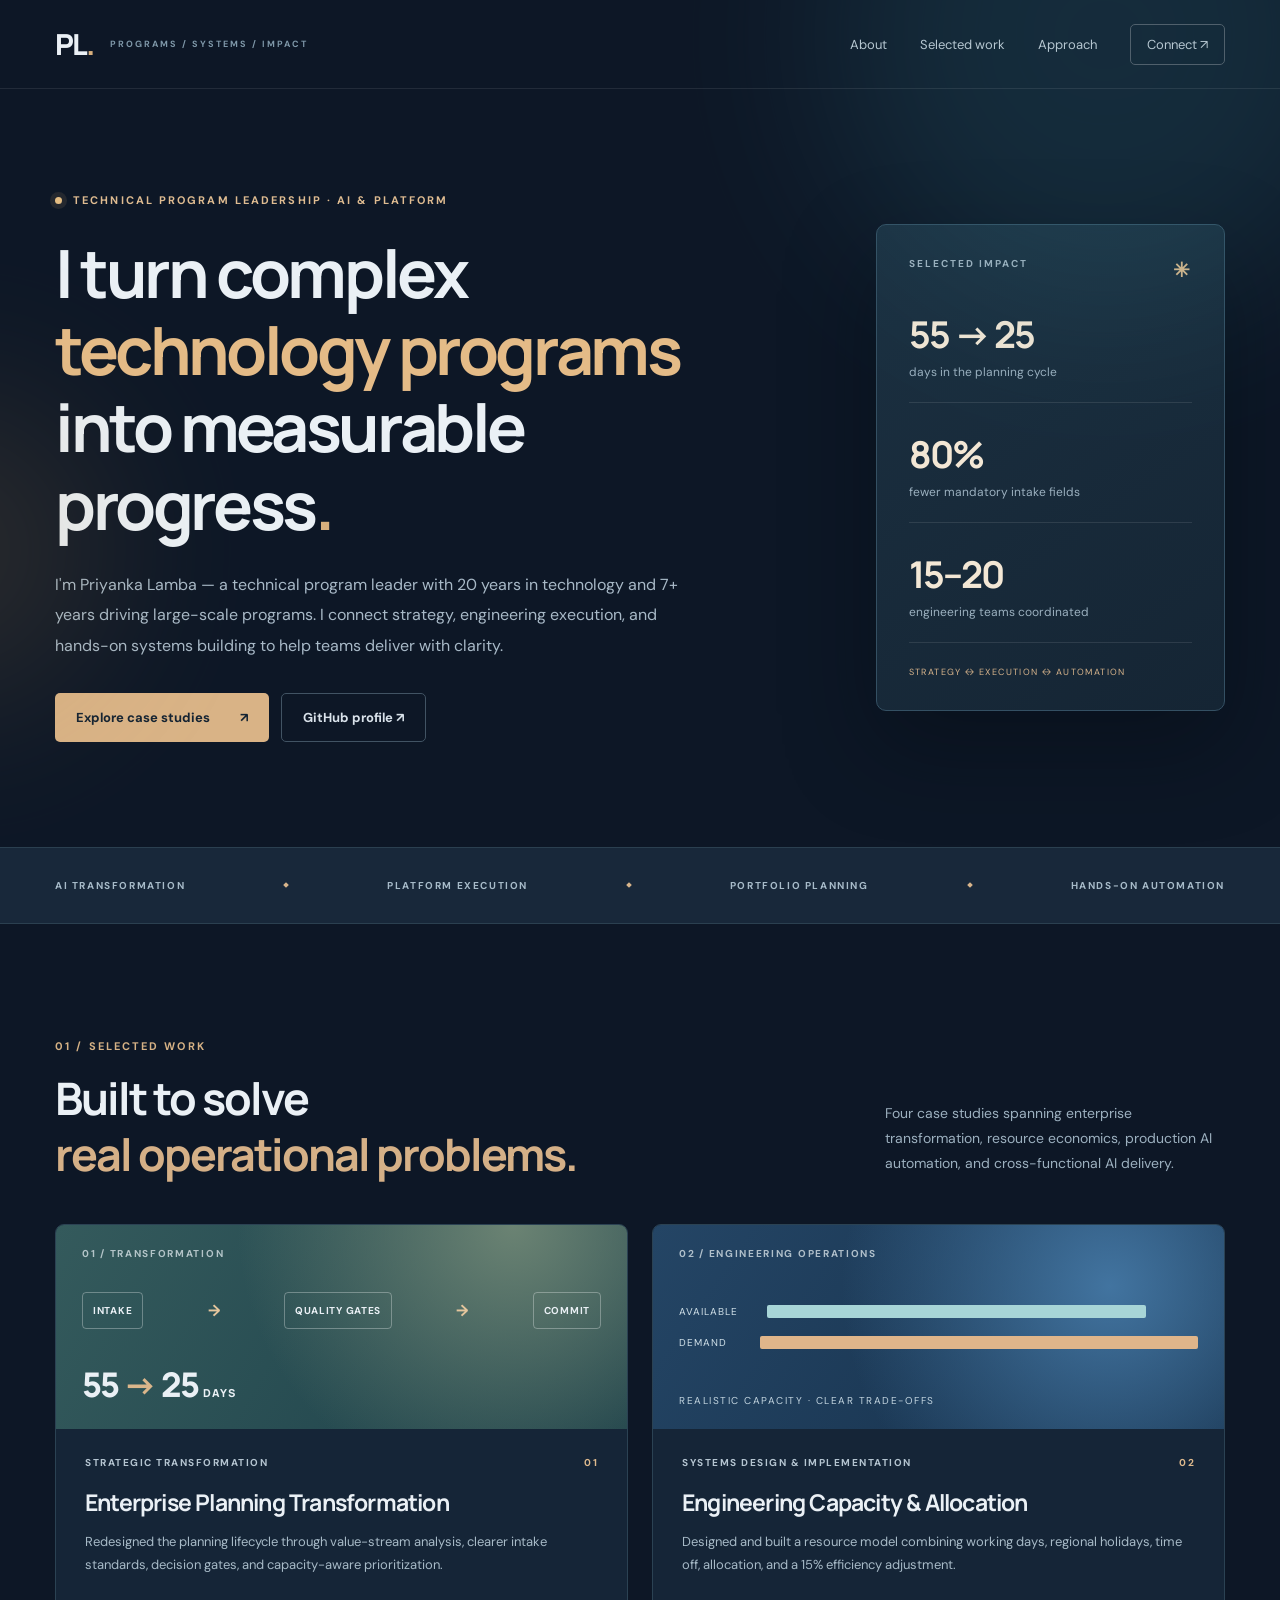
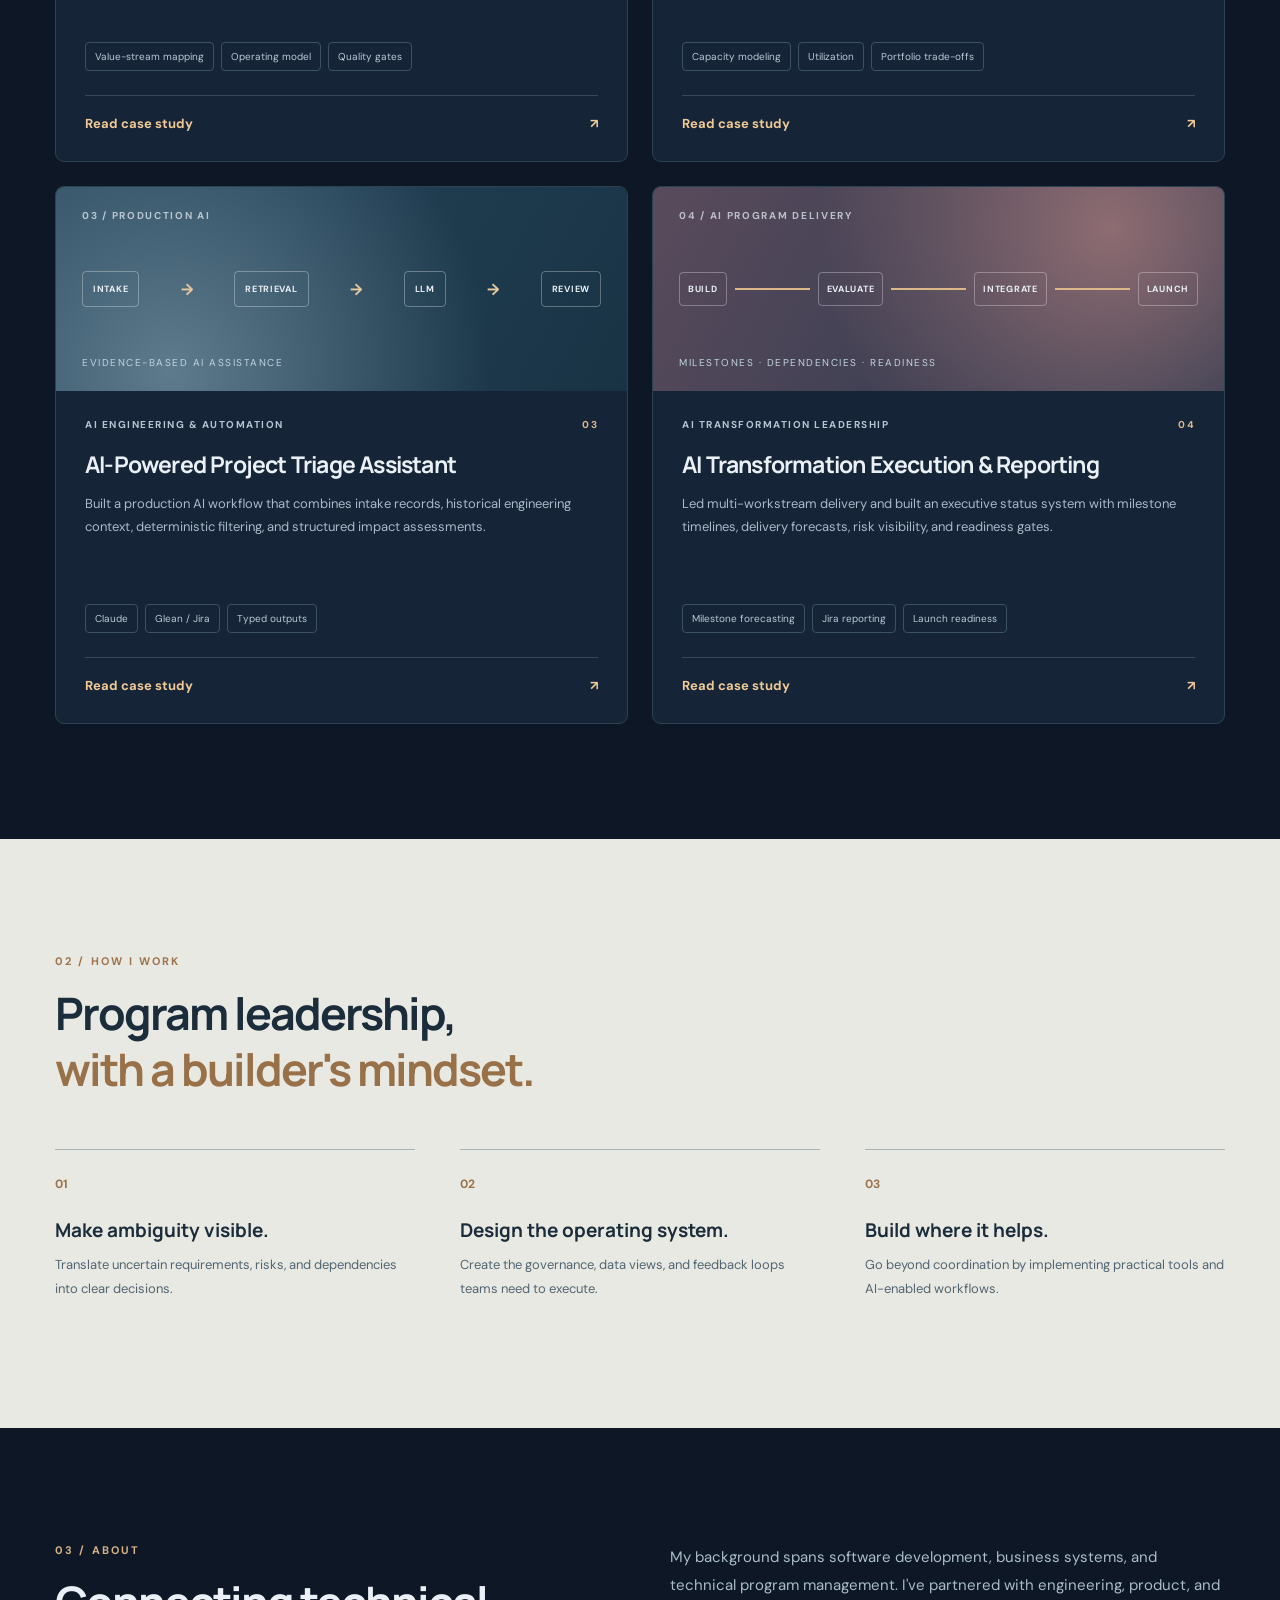
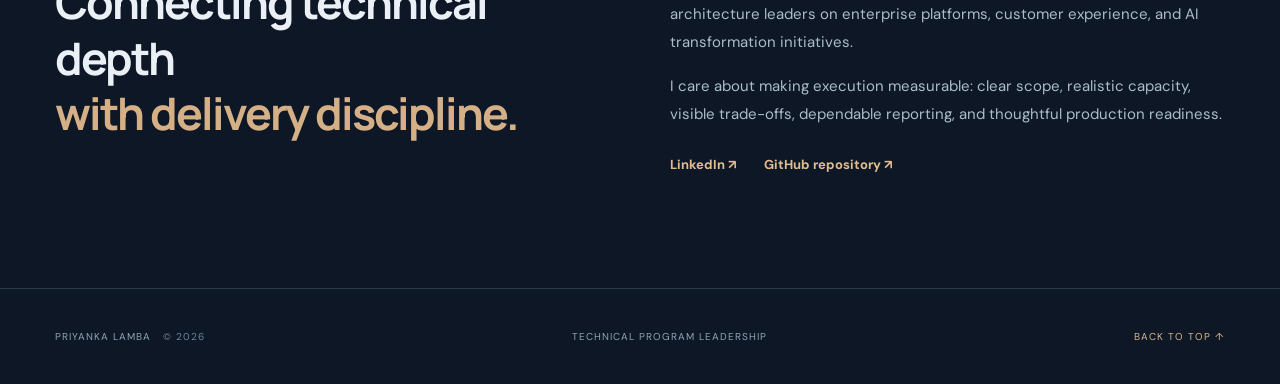
==== index.html @ 38013b48 "Add files via upload" ====
<!doctype html>
<html lang="en">
<head>
<meta charset="utf-8"><meta name="viewport" content="width=device-width, initial-scale=1">
<meta name="theme-color" content="#101b2c">
<meta name="description" content="Technical program management portfolio — AI transformation, engineering capacity planning, production AI automation, and enterprise planning transformation.">
<title>Priyanka Lamba | Technical Program Leadership</title>
<link rel="preconnect" href="https://fonts.googleapis.com">
<link rel="preconnect" href="https://fonts.gstatic.com" crossorigin>
<link href="https://fonts.googleapis.com/css2?family=DM+Sans:wght@400;500;600;700&family=Manrope:wght@400;500;600;700;800&display=swap" rel="stylesheet">
<link rel="stylesheet" href="styles.css">
</head>
<body>
<div class="ambient ambient-one"></div><div class="ambient ambient-two"></div>
<header class="site-header">
  <div class="shell nav">
    <a class="brand" href="#top" aria-label="Home"><span class="brand-mark">PL<span class="brand-dot">.</span></span><span class="brand-caption">PROGRAMS / SYSTEMS / IMPACT</span></a>
    <nav aria-label="Main navigation"><a href="#about">About</a><a href="#work">Selected work</a><a href="#approach">Approach</a><a class="nav-contact" href="https://www.linkedin.com/in/priyankalamba/" target="_blank" rel="noopener noreferrer">Connect ↗</a></nav>
  </div>
</header>
<main id="top">
<section class="hero shell">
  <div class="hero-main">
    <div class="eyebrow"><span class="live-dot"></span> TECHNICAL PROGRAM LEADERSHIP · AI & PLATFORM</div>
    <h1>I turn complex<br><em>technology programs</em><br>into measurable progress<span class="period">.</span></h1>
    <p class="hero-copy">I'm Priyanka Lamba — a technical program leader with 20 years in technology and 7+ years driving large-scale programs. I connect strategy, engineering execution, and hands-on systems building to help teams deliver with clarity.</p>
    <div class="hero-actions"><a class="button primary" href="#work">Explore case studies <span>↗</span></a><a class="button secondary" href="https://github.com/priyankalamba026" target="_blank" rel="noopener noreferrer">GitHub profile ↗</a></div>
  </div>
  <aside class="hero-aside">
    <div class="aside-top"><span>SELECTED IMPACT</span><span class="sparkle">✳</span></div>
    <div class="metric"><strong>55 → 25</strong><span>days in the planning cycle</span></div>
    <div class="metric"><strong>80%</strong><span>fewer mandatory intake fields</span></div>
    <div class="metric"><strong>15–20</strong><span>engineering teams coordinated</span></div>
    <div class="aside-bottom">STRATEGY ↔ EXECUTION ↔ AUTOMATION</div>
  </aside>
</section>
<section class="marquee"><div class="shell marquee-inner"><span>AI TRANSFORMATION</span><i></i><span>PLATFORM EXECUTION</span><i></i><span>PORTFOLIO PLANNING</span><i></i><span>HANDS-ON AUTOMATION</span></div></section>
<section class="section shell" id="work">
  <div class="section-heading"><div><div class="eyebrow muted">01 / SELECTED WORK</div><h2>Built to solve<br><span>real operational problems.</span></h2></div><p>Four case studies spanning enterprise transformation, resource economics, production AI automation, and cross-functional AI delivery.</p></div>
  <div class="projects">
    <article class="project-card featured">
      <div class="card-art art-planning"><div class="art-label">01 / TRANSFORMATION</div><div class="stepper"><span>INTAKE</span><b>→</b><span>QUALITY GATES</span><b>→</b><span>COMMIT</span></div><div class="art-number">55 <span>→</span> 25 <small>DAYS</small></div></div>
      <div class="card-content"><div class="card-top"><span class="category">STRATEGIC TRANSFORMATION</span><span class="index">01</span></div><h3>Enterprise Planning Transformation</h3><p>Redesigned the planning lifecycle through value-stream analysis, clearer intake standards, decision gates, and capacity-aware prioritization.</p><div class="chips"><span>Value-stream mapping</span><span>Operating model</span><span>Quality gates</span></div><a class="case-link" href="case-studies/planning-transformation.pdf" target="_blank" rel="noopener">Read case study <span>↗</span></a></div>
    </article>
    <article class="project-card">
      <div class="card-art art-capacity"><div class="art-label">02 / ENGINEERING OPERATIONS</div><div class="capacity-bars"><div><span>AVAILABLE</span><b style="width:73%"></b></div><div><span>DEMAND</span><b style="width:94%"></b></div></div><div class="art-caption">REALISTIC CAPACITY · CLEAR TRADE-OFFS</div></div>
      <div class="card-content"><div class="card-top"><span class="category">SYSTEMS DESIGN & IMPLEMENTATION</span><span class="index">02</span></div><h3>Engineering Capacity & Allocation</h3><p>Designed and built a resource model combining working days, regional holidays, time off, allocation, and a 15% efficiency adjustment.</p><div class="chips"><span>Capacity modeling</span><span>Utilization</span><span>Portfolio trade-offs</span></div><a class="case-link" href="case-studies/engineering-capacity.pdf" target="_blank" rel="noopener">Read case study <span>↗</span></a></div>
    </article>
    <article class="project-card">
      <div class="card-art art-triage"><div class="art-label">03 / PRODUCTION AI</div><div class="triage-flow"><span>INTAKE</span><b>→</b><span>RETRIEVAL</span><b>→</b><span>LLM</span><b>→</b><span>REVIEW</span></div><div class="art-caption">EVIDENCE-BASED AI ASSISTANCE</div></div>
      <div class="card-content"><div class="card-top"><span class="category">AI ENGINEERING & AUTOMATION</span><span class="index">03</span></div><h3>AI-Powered Project Triage Assistant</h3><p>Built a production AI workflow that combines intake records, historical engineering context, deterministic filtering, and structured impact assessments.</p><div class="chips"><span>Claude</span><span>Glean / Jira</span><span>Typed outputs</span></div><a class="case-link" href="case-studies/ai-triage.pdf" target="_blank" rel="noopener">Read case study <span>↗</span></a></div>
    </article>
    <article class="project-card">
      <div class="card-art art-ai"><div class="art-label">04 / AI PROGRAM DELIVERY</div><div class="timeline-art"><span>BUILD</span><i></i><span>EVALUATE</span><i></i><span>INTEGRATE</span><i></i><span>LAUNCH</span></div><div class="art-caption">MILESTONES · DEPENDENCIES · READINESS</div></div>
      <div class="card-content"><div class="card-top"><span class="category">AI TRANSFORMATION LEADERSHIP</span><span class="index">04</span></div><h3>AI Transformation Execution & Reporting</h3><p>Led multi-workstream delivery and built an executive status system with milestone timelines, delivery forecasts, risk visibility, and readiness gates.</p><div class="chips"><span>Milestone forecasting</span><span>Jira reporting</span><span>Launch readiness</span></div><a class="case-link" href="case-studies/ai-transformation.pdf" target="_blank" rel="noopener">Read case study <span>↗</span></a></div>
    </article>
  </div>
</section>
<section class="section approach-section" id="approach"><div class="shell"><div class="eyebrow muted">02 / HOW I WORK</div><h2>Program leadership,<br><span>with a builder's mindset.</span></h2><div class="principles"><div><span class="principle-num">01</span><h3>Make ambiguity visible.</h3><p>Translate uncertain requirements, risks, and dependencies into clear decisions.</p></div><div><span class="principle-num">02</span><h3>Design the operating system.</h3><p>Create the governance, data views, and feedback loops teams need to execute.</p></div><div><span class="principle-num">03</span><h3>Build where it helps.</h3><p>Go beyond coordination by implementing practical tools and AI-enabled workflows.</p></div></div></div></section>
<section class="section shell about-section" id="about"><div><div class="eyebrow muted">03 / ABOUT</div><h2>Connecting technical depth<br><span>with delivery discipline.</span></h2></div><div><p>My background spans software development, business systems, and technical program management. I've partnered with engineering, product, and architecture leaders on enterprise platforms, customer experience, and AI transformation initiatives.</p><p>I care about making execution measurable: clear scope, realistic capacity, visible trade-offs, dependable reporting, and thoughtful production readiness.</p><div class="about-links"><a href="https://www.linkedin.com/in/priyankalamba/" target="_blank" rel="noopener noreferrer">LinkedIn ↗</a><a href="https://github.com/priyankalamba026/technical-program-management-portfolio" target="_blank" rel="noopener noreferrer">GitHub repository ↗</a></div></div></section>
</main>
<footer><div class="shell footer-inner"><span>PRIYANKA LAMBA <b>© <span id="year">2026</span></b></span><span>TECHNICAL PROGRAM LEADERSHIP</span><a href="#top">BACK TO TOP ↑</a></div></footer>
<script>document.getElementById('year').textContent=new Date().getFullYear();</script>
</body></html>
---- styles.css ----
*{box-sizing:border-box}html{scroll-behavior:smooth}body{margin:0;background:#0d1726;color:#eaf0f5;font-family:'DM Sans',Arial,sans-serif;overflow-x:hidden}a{color:inherit;text-decoration:none}.shell{width:min(1170px,calc(100% - 72px));margin:auto}.ambient{position:absolute;pointer-events:none;border-radius:50%;filter:blur(90px);opacity:.18}.ambient-one{width:550px;height:550px;top:-240px;right:-100px;background:#39899a}.ambient-two{width:300px;height:300px;top:400px;left:-200px;background:#b68b50}.site-header{position:relative;z-index:3;border-bottom:1px solid #ffffff16}.nav{height:88px;display:flex;justify-content:space-between;align-items:center}.brand{display:flex;align-items:center;gap:17px}.brand-mark{font-family:Manrope,sans-serif;font-size:29px;font-weight:800;letter-spacing:-2px}.brand-dot,.period{color:#d8b07d}.brand-caption{color:#7f98a9;font-size:9px;letter-spacing:2px;font-weight:700}.nav nav{display:flex;align-items:center;gap:33px}.nav nav a{font-size:13px;color:#b6c7d1}.nav nav a:hover,.about-links a:hover{color:#e2bd8e}.nav-contact{border:1px solid #50606c;padding:11px 16px;border-radius:5px}.hero{padding:104px 0 105px;display:grid;grid-template-columns:minmax(0,1.6fr) minmax(270px,.75fr);gap:75px;align-items:center}.eyebrow{font-size:11px;letter-spacing:2.1px;font-weight:700;color:#dfbc91;display:flex;align-items:center;gap:11px}.live-dot{width:7px;height:7px;background:#e4bd83;border-radius:50%;box-shadow:0 0 0 5px #e4bd831a}h1,h2,h3,p{margin-top:0}h1,h2,h3{font-family:Manrope,Arial,sans-serif}h1{font-size:clamp(42px,5.2vw,70px);line-height:1.16;letter-spacing:-3.4px;margin:27px 0}h1 em{font-style:normal;color:#e4bb87}.hero-copy{font-size:16px;line-height:1.9;color:#a8b9c7;max-width:650px}.hero-actions{display:flex;gap:12px;margin-top:32px;flex-wrap:wrap}.button{padding:15px 21px;border-radius:5px;font-size:13px;font-weight:700;display:inline-flex;align-items:center;gap:30px}.primary{background:#d9b386;color:#142332}.primary:hover{background:#f0cfa8}.secondary{border:1px solid #415363;color:#d9e2ea}.secondary:hover{border-color:#a1b5c6}.hero-aside{background:linear-gradient(145deg,#1b3041,#152534);padding:32px;border:1px solid #345063;border-radius:10px;box-shadow:0 35px 90px #050b1370}.aside-top{display:flex;justify-content:space-between;font-size:10px;letter-spacing:2px;color:#a2b4c1;font-weight:700}.sparkle{color:#dcb98b;font-size:20px}.metric{border-bottom:1px solid #ffffff19;padding:26px 0 22px}.metric strong{display:block;font-family:Manrope;font-size:37px;letter-spacing:-2px;color:#f3e7d5}.metric span{display:block;margin-top:5px;color:#9bb0bf;font-size:12px}.aside-bottom{font-size:9px;color:#d6b38b;letter-spacing:1.4px;padding-top:23px}.marquee{background:#18283a;border-block:1px solid #2b4050}.marquee-inner{min-height:75px;display:flex;align-items:center;justify-content:space-between;gap:15px}.marquee span{font-size:10px;letter-spacing:1.6px;color:#a7bbc9;font-weight:700}.marquee i{width:4px;height:4px;background:#d8b58b;transform:rotate(45deg)}.section{padding-top:115px;padding-bottom:115px}.muted{color:#d6b285}.section-heading{display:flex;justify-content:space-between;align-items:end;gap:45px;margin-bottom:43px}.section-heading h2,.approach-section h2,.about-section h2{font-size:clamp(32px,3.5vw,49px);line-height:1.24;letter-spacing:-2px;margin:17px 0 0}.section-heading h2 span,.approach-section h2 span,.about-section h2 span{color:#d5b087}.section-heading>p{max-width:340px;color:#9cb0bf;line-height:1.8;font-size:14px;margin:0 0 5px}.projects{display:grid;grid-template-columns:repeat(2,minmax(0,1fr));gap:24px}.project-card{background:#152537;border:1px solid #2b4253;border-radius:9px;overflow:hidden;transition:transform .2s,border-color .2s}.project-card:hover{transform:translateY(-4px);border-color:#7d8990}.card-art{height:204px;padding:22px 26px;position:relative;overflow:hidden;display:flex;flex-direction:column;justify-content:space-between}.art-label{font-size:10px;letter-spacing:1.7px;font-weight:700;color:#e4edf2bb}.art-planning{background:radial-gradient(circle at 80% 0,#6b8373 0,transparent 55%),linear-gradient(120deg,#345a5c,#1c4049)}.stepper,.triage-flow,.timeline-art{display:flex;align-items:center;justify-content:space-between;gap:8px}.stepper span,.triage-flow span,.timeline-art span{border:1px solid #ffffff4d;border-radius:4px;padding:11px 10px;font-size:10px;letter-spacing:.7px;font-weight:700}.stepper b,.triage-flow b{color:#e5c69d}.art-number{font-family:Manrope;font-weight:800;font-size:34px;letter-spacing:-2px}.art-number span{color:#dbb68b}.art-number small{font-size:11px;letter-spacing:1px}.art-capacity{background:radial-gradient(circle at 80% 30%,#4274a0,transparent 56%),linear-gradient(125deg,#244565,#152f49)}.capacity-bars{margin:14px 0}.capacity-bars div{display:flex;align-items:center;gap:18px;margin:18px 0}.capacity-bars span{width:70px;font-size:10px;letter-spacing:1px;color:#d1e1e9}.capacity-bars b{height:13px;display:block;border-radius:2px;background:#a7d5d7}.capacity-bars div:nth-child(2) b{background:#dfb58a}.art-caption{font-size:10px;letter-spacing:1.5px;color:#c2d4df}.art-triage{background:radial-gradient(circle at 20% 90%,#5e7b8d,transparent 65%),linear-gradient(120deg,#28485e,#183344)}.triage-flow{margin:24px 0}.triage-flow span{font-size:9px}.art-ai{background:radial-gradient(circle at 80% 20%,#8e6c72,transparent 60%),linear-gradient(120deg,#594b5c,#29364c)}.timeline-art{margin:26px 0}.timeline-art span{font-size:9px;padding:10px 8px}.timeline-art i{height:2px;flex:1;background:#dcb78a}.card-content{padding:27px 29px 29px}.card-top{display:flex;justify-content:space-between;gap:12px}.category,.index{font-size:10px;letter-spacing:1.5px;color:#b5c5d1;font-weight:700}.index{color:#dfba8d}.card-content h3{font-size:23px;letter-spacing:-.8px;margin:17px 0 12px}.card-content p{font-size:13px;color:#a7bac7;line-height:1.8;min-height:92px}.chips{display:flex;flex-wrap:wrap;gap:7px;margin:20px 0 24px}.chips span{font-size:10px;color:#b7c9d5;border:1px solid #3b5261;padding:7px 9px;border-radius:4px}.case-link{display:flex;justify-content:space-between;align-items:center;padding-top:19px;border-top:1px solid #344a59;color:#f0c997;font-size:13px;font-weight:700}.case-link:hover{color:#fff}.approach-section{background:#e9e9e3;color:#1b2c3b}.approach-section .eyebrow{color:#9d744e}.approach-section h2 span{color:#987149}.principles{display:grid;grid-template-columns:repeat(3,1fr);gap:45px;margin-top:53px}.principles>div{border-top:1px solid #a8b3b6;padding-top:22px}.principle-num{font-size:12px;color:#99724e;font-weight:700}.principles h3{font-size:19px;margin:24px 0 10px}.principles p{font-size:13px;line-height:1.8;color:#526572}.about-section{display:grid;grid-template-columns:1fr 1fr;gap:60px}.about-section p{font-size:15px;color:#aabdc9;line-height:1.9}.about-links{display:flex;gap:28px;margin-top:27px}.about-links a{font-size:13px;color:#e2bd8e;font-weight:700}footer{border-top:1px solid #2a3b4b}.footer-inner{min-height:95px;display:flex;align-items:center;justify-content:space-between;gap:15px;font-size:10px;letter-spacing:1px;color:#8fa6b6}.footer-inner b{font-weight:400;color:#6b879a;margin-left:8px}footer a{color:#d9b78d}@media(max-width:920px){.hero{gap:30px}.hero-aside{padding:24px}.brand-caption{display:none}.nav nav{gap:17px}.section-heading{align-items:start}.stepper span,.triage-flow span,.timeline-art span{font-size:8px;padding:9px 6px}}@media(max-width:700px){.shell{width:calc(100% - 36px)}.nav{height:72px}.nav nav a:not(.nav-contact){display:none}.hero{grid-template-columns:1fr;padding:65px 0 70px}.hero-aside{display:grid;grid-template-columns:repeat(3,1fr);gap:12px}.aside-top,.aside-bottom{grid-column:1/-1}.metric{padding:10px 0}.metric strong{font-size:24px}.metric span{font-size:10px;line-height:1.4}.marquee-inner{flex-wrap:wrap;padding:19px 0;justify-content:center}.marquee span{font-size:8px}.section{padding-top:75px;padding-bottom:75px}.section-heading{display:block}.section-heading>p{margin-top:22px}.projects,.principles,.about-section{grid-template-columns:1fr}.card-content p{min-height:0}.principles{gap:20px}.about-section{gap:20px}.footer-inner{flex-wrap:wrap;padding:20px 0}.footer-inner>span:nth-child(2){display:none}}@media(prefers-reduced-motion:reduce){html{scroll-behavior:auto}.project-card{transition:none}}
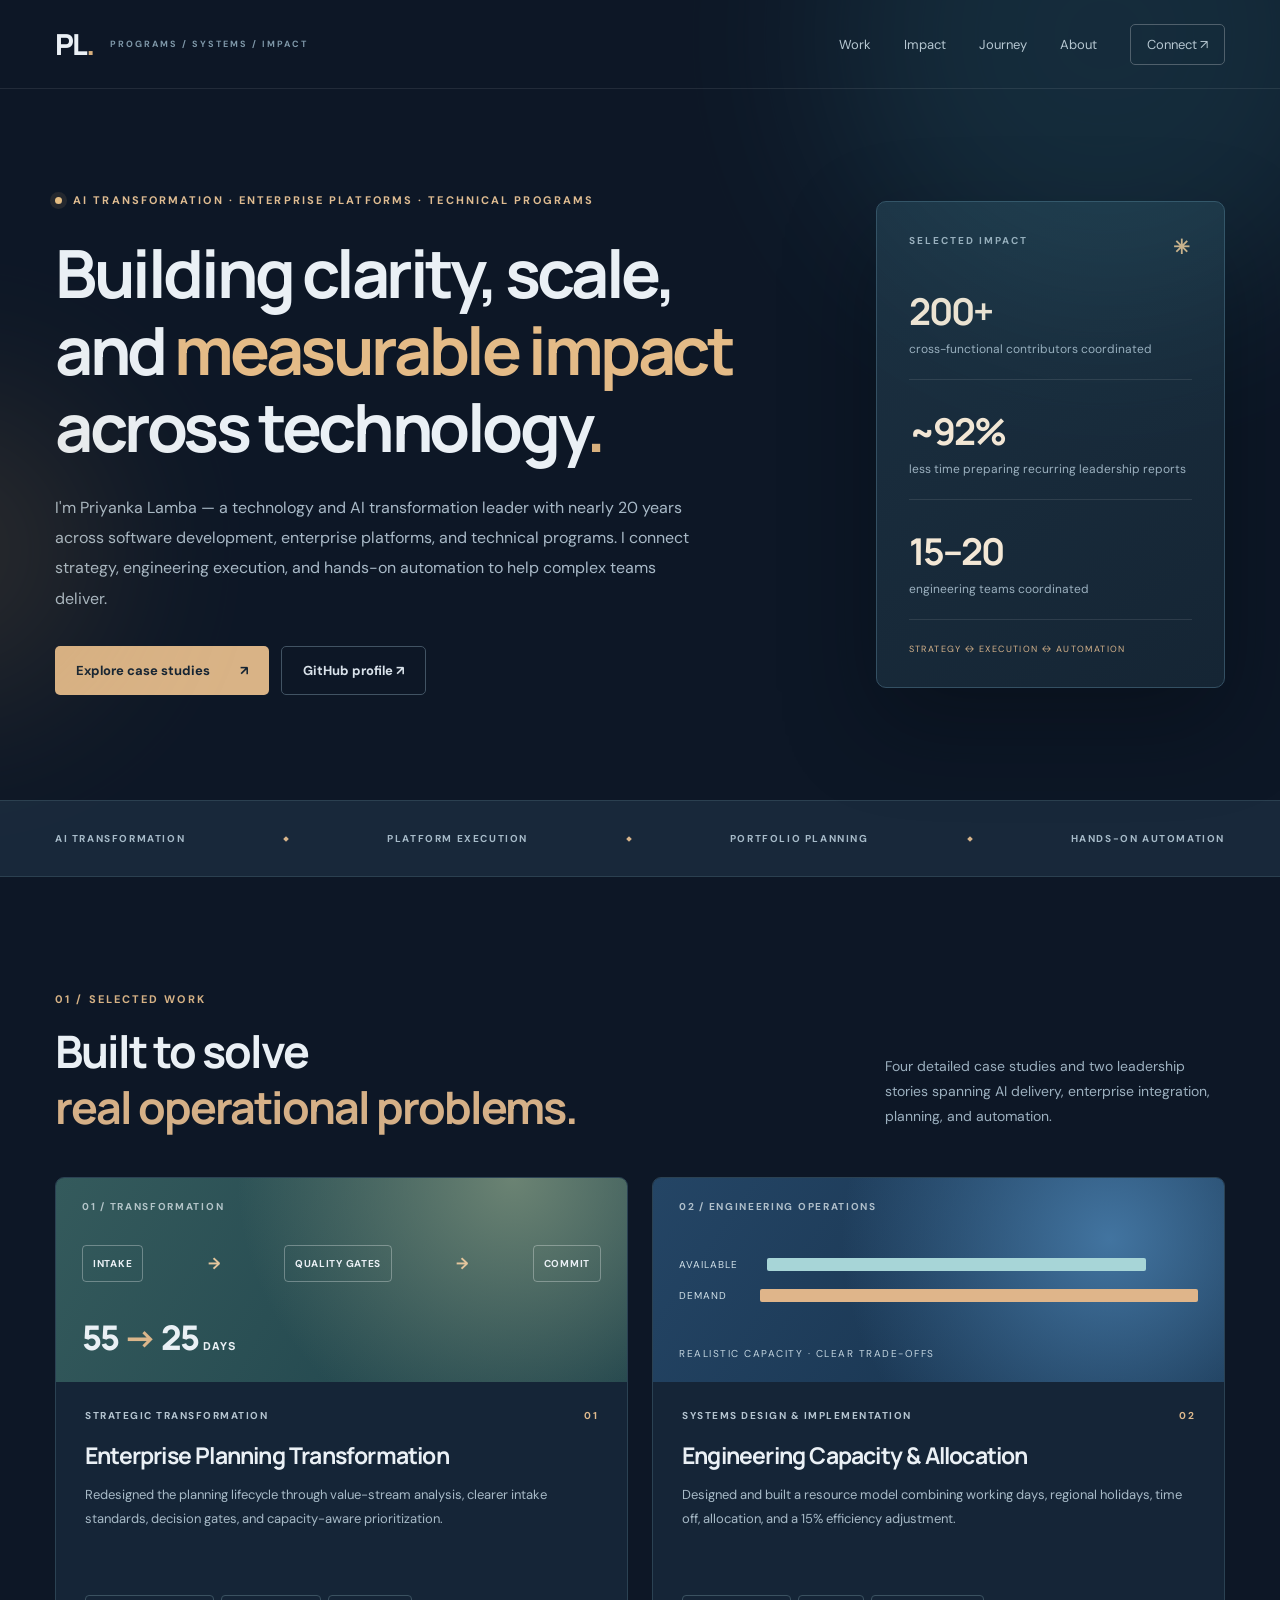
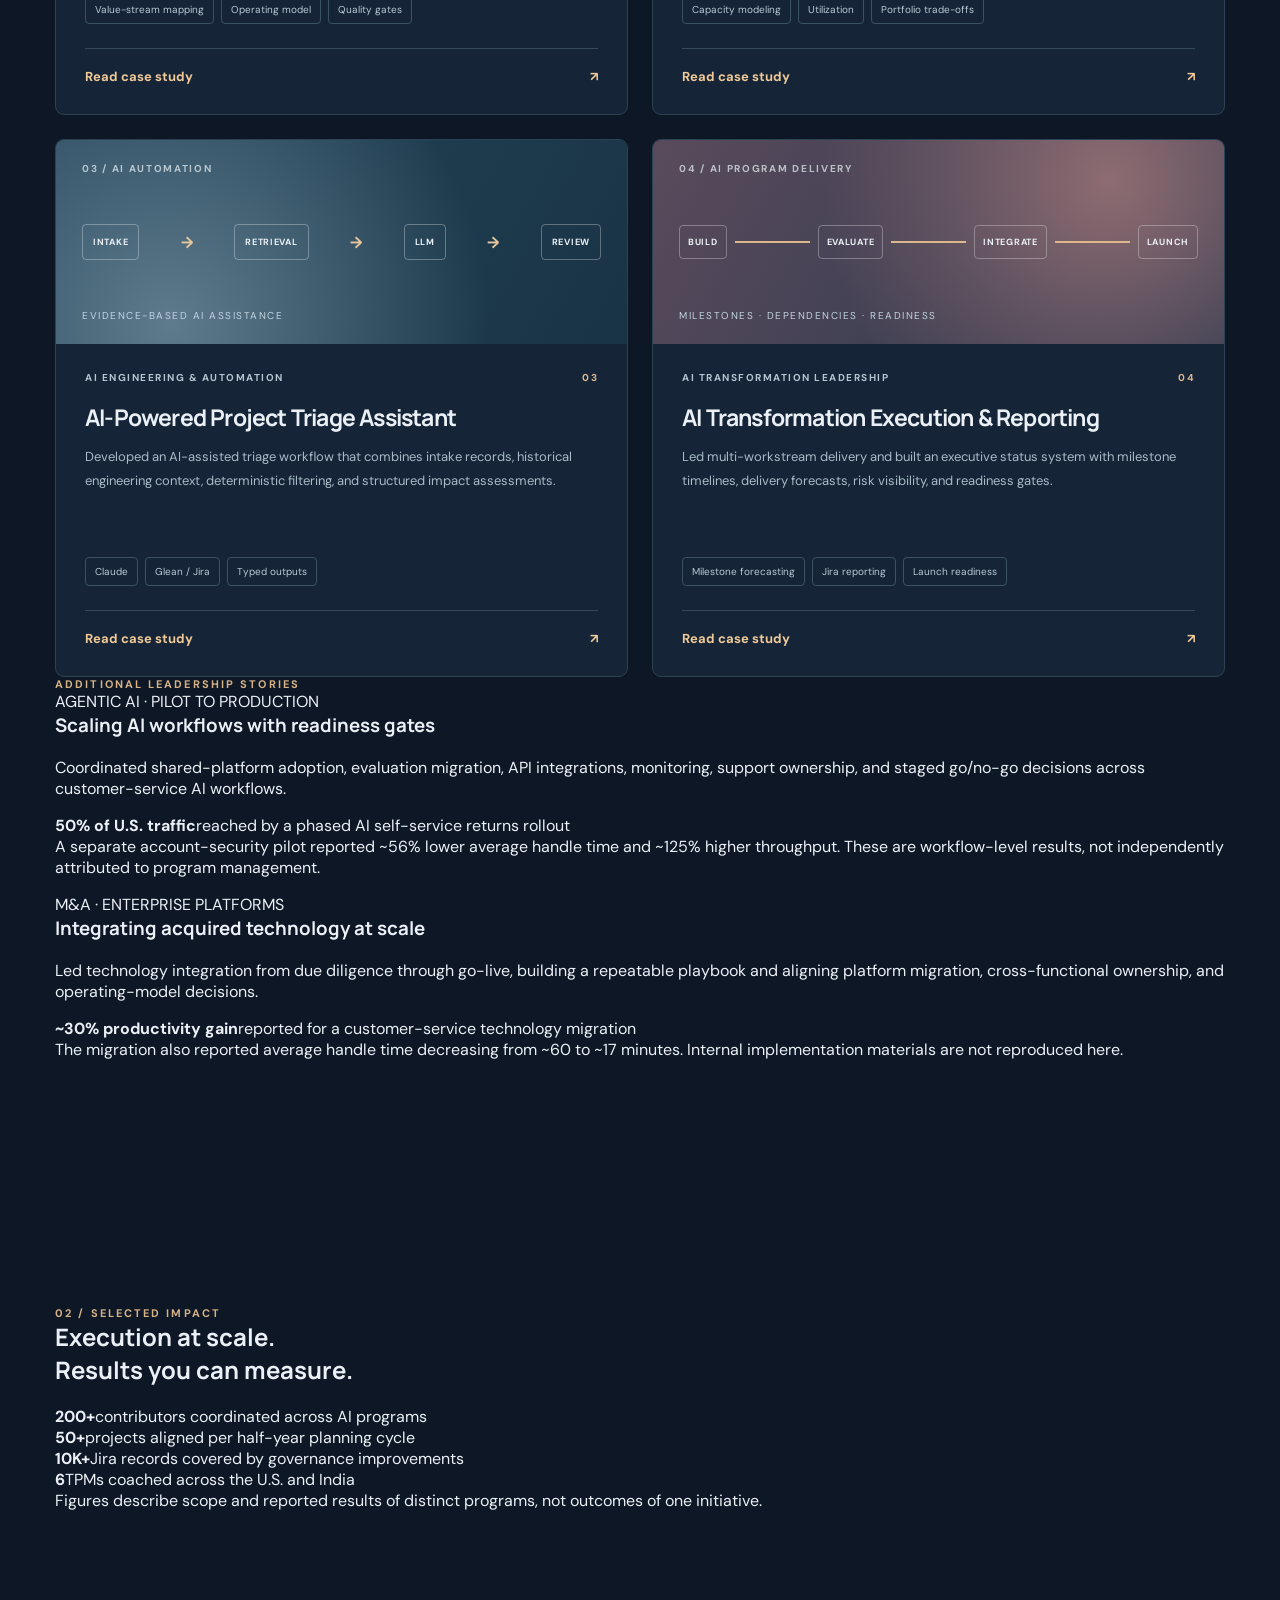
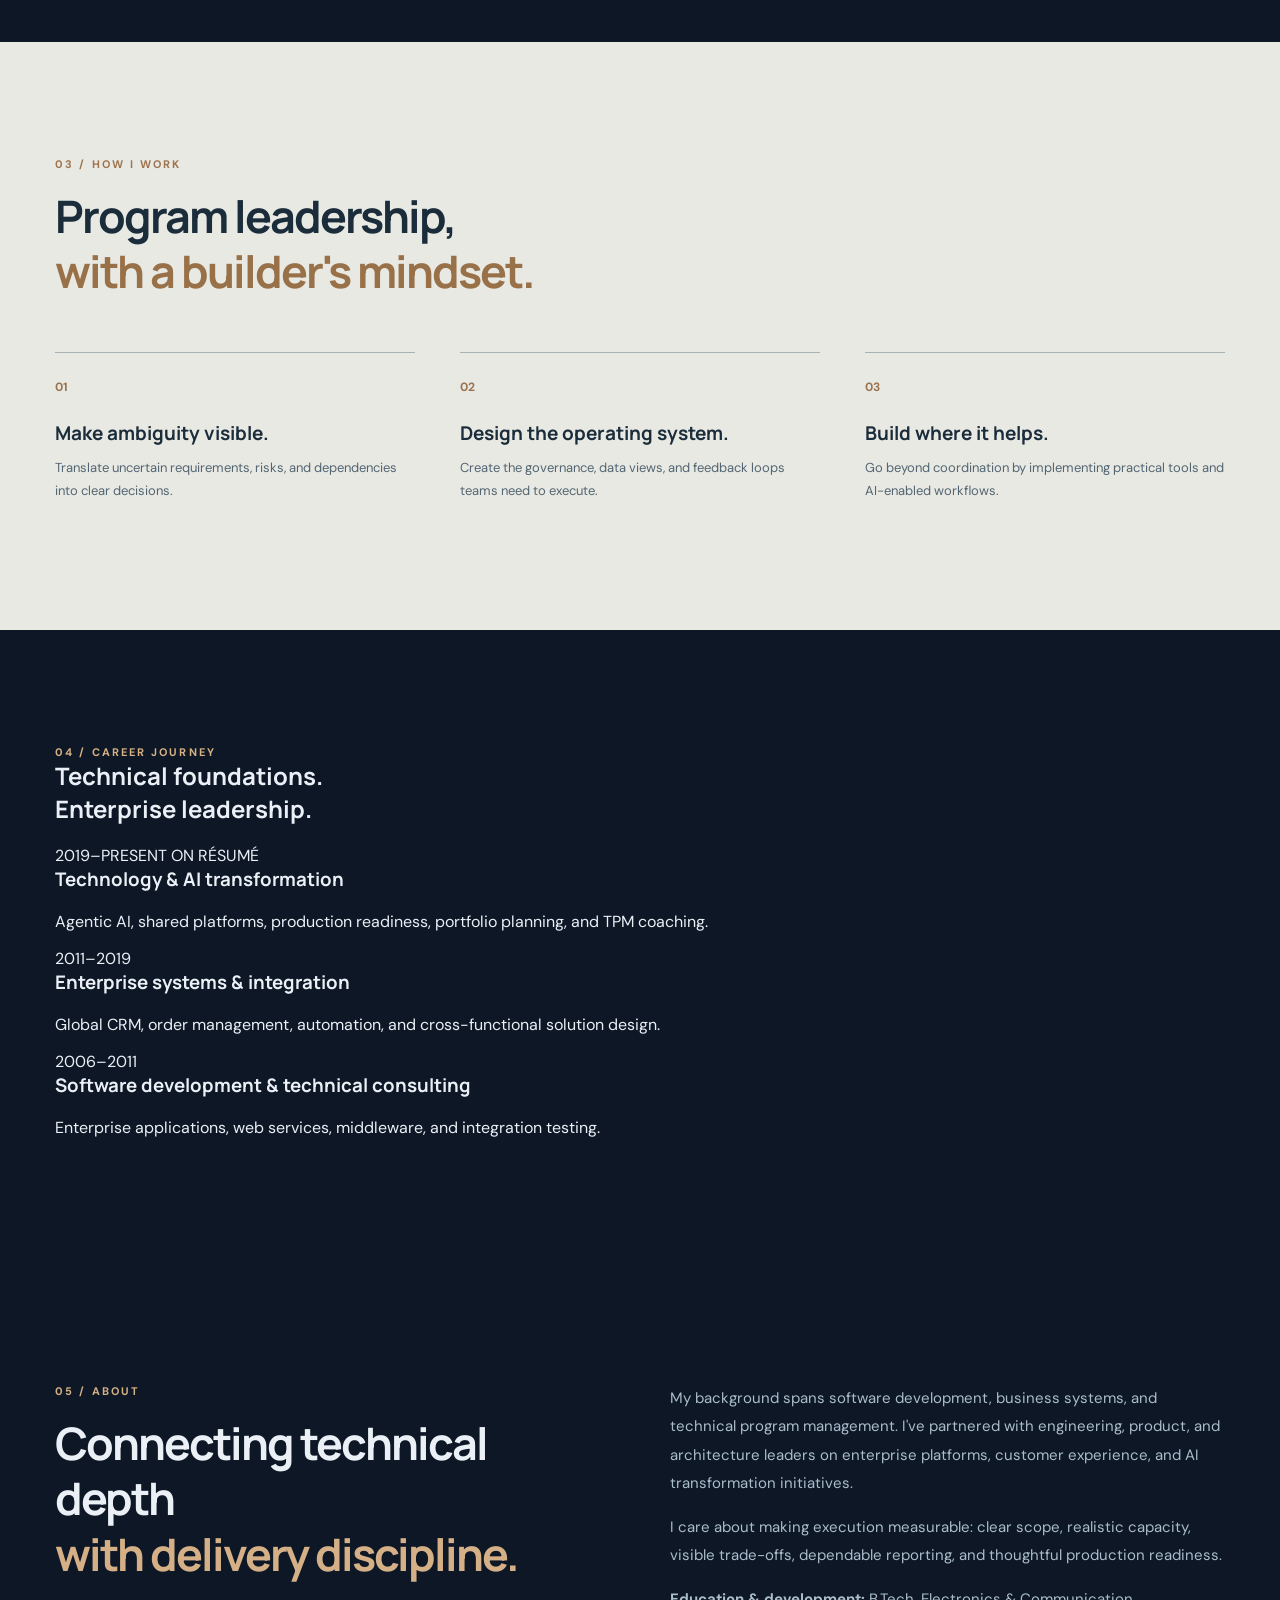
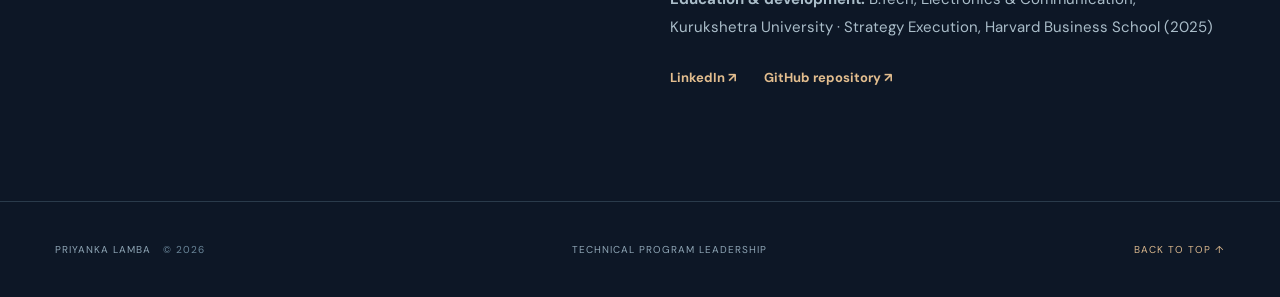
==== commit 11f5eed2: "Expand portfolio homepage with leadership impact and career journey" ====
--- a/index.html
+++ b/index.html
@@ -3,7 +3,7 @@
 <head>
 <meta charset="utf-8"><meta name="viewport" content="width=device-width, initial-scale=1">
 <meta name="theme-color" content="#101b2c">
-<meta name="description" content="Technical program management portfolio — AI transformation, engineering capacity planning, production AI automation, and enterprise planning transformation.">
+<meta name="description" content="Technology and AI transformation leadership portfolio spanning agentic AI delivery, enterprise platforms, and measurable technical programs.">
 <title>Priyanka Lamba | Technical Program Leadership</title>
 <link rel="preconnect" href="https://fonts.googleapis.com">
 <link rel="preconnect" href="https://fonts.gstatic.com" crossorigin>
@@ -15,28 +15,28 @@
 <header class="site-header">
   <div class="shell nav">
     <a class="brand" href="#top" aria-label="Home"><span class="brand-mark">PL<span class="brand-dot">.</span></span><span class="brand-caption">PROGRAMS / SYSTEMS / IMPACT</span></a>
-    <nav aria-label="Main navigation"><a href="#about">About</a><a href="#work">Selected work</a><a href="#approach">Approach</a><a class="nav-contact" href="https://www.linkedin.com/in/priyankalamba/" target="_blank" rel="noopener noreferrer">Connect ↗</a></nav>
+    <nav aria-label="Main navigation"><a href="#work">Work</a><a href="#impact">Impact</a><a href="#journey">Journey</a><a href="#about">About</a><a class="nav-contact" href="https://www.linkedin.com/in/priyankalamba/" target="_blank" rel="noopener noreferrer">Connect ↗</a></nav>
   </div>
 </header>
 <main id="top">
 <section class="hero shell">
   <div class="hero-main">
-    <div class="eyebrow"><span class="live-dot"></span> TECHNICAL PROGRAM LEADERSHIP · AI & PLATFORM</div>
-    <h1>I turn complex<br><em>technology programs</em><br>into measurable progress<span class="period">.</span></h1>
-    <p class="hero-copy">I'm Priyanka Lamba — a technical program leader with 20 years in technology and 7+ years driving large-scale programs. I connect strategy, engineering execution, and hands-on systems building to help teams deliver with clarity.</p>
+    <div class="eyebrow"><span class="live-dot"></span> AI TRANSFORMATION · ENTERPRISE PLATFORMS · TECHNICAL PROGRAMS</div>
+    <h1>Building clarity, scale,<br>and <em>measurable impact</em><br>across technology<span class="period">.</span></h1>
+    <p class="hero-copy">I'm Priyanka Lamba — a technology and AI transformation leader with nearly 20 years across software development, enterprise platforms, and technical programs. I connect strategy, engineering execution, and hands-on automation to help complex teams deliver.</p>
     <div class="hero-actions"><a class="button primary" href="#work">Explore case studies <span>↗</span></a><a class="button secondary" href="https://github.com/priyankalamba026" target="_blank" rel="noopener noreferrer">GitHub profile ↗</a></div>
   </div>
   <aside class="hero-aside">
     <div class="aside-top"><span>SELECTED IMPACT</span><span class="sparkle">✳</span></div>
-    <div class="metric"><strong>55 → 25</strong><span>days in the planning cycle</span></div>
-    <div class="metric"><strong>80%</strong><span>fewer mandatory intake fields</span></div>
+    <div class="metric"><strong>200+</strong><span>cross-functional contributors coordinated</span></div>
+    <div class="metric"><strong>~92%</strong><span>less time preparing recurring leadership reports</span></div>
     <div class="metric"><strong>15–20</strong><span>engineering teams coordinated</span></div>
     <div class="aside-bottom">STRATEGY ↔ EXECUTION ↔ AUTOMATION</div>
   </aside>
 </section>
 <section class="marquee"><div class="shell marquee-inner"><span>AI TRANSFORMATION</span><i></i><span>PLATFORM EXECUTION</span><i></i><span>PORTFOLIO PLANNING</span><i></i><span>HANDS-ON AUTOMATION</span></div></section>
 <section class="section shell" id="work">
-  <div class="section-heading"><div><div class="eyebrow muted">01 / SELECTED WORK</div><h2>Built to solve<br><span>real operational problems.</span></h2></div><p>Four case studies spanning enterprise transformation, resource economics, production AI automation, and cross-functional AI delivery.</p></div>
+  <div class="section-heading"><div><div class="eyebrow muted">01 / SELECTED WORK</div><h2>Built to solve<br><span>real operational problems.</span></h2></div><p>Four detailed case studies and two leadership stories spanning AI delivery, enterprise integration, planning, and automation.</p></div>
   <div class="projects">
     <article class="project-card featured">
       <div class="card-art art-planning"><div class="art-label">01 / TRANSFORMATION</div><div class="stepper"><span>INTAKE</span><b>→</b><span>QUALITY GATES</span><b>→</b><span>COMMIT</span></div><div class="art-number">55 <span>→</span> 25 <small>DAYS</small></div></div>
@@ -47,17 +47,26 @@
       <div class="card-content"><div class="card-top"><span class="category">SYSTEMS DESIGN & IMPLEMENTATION</span><span class="index">02</span></div><h3>Engineering Capacity & Allocation</h3><p>Designed and built a resource model combining working days, regional holidays, time off, allocation, and a 15% efficiency adjustment.</p><div class="chips"><span>Capacity modeling</span><span>Utilization</span><span>Portfolio trade-offs</span></div><a class="case-link" href="case-studies/engineering-capacity.pdf" target="_blank" rel="noopener">Read case study <span>↗</span></a></div>
     </article>
     <article class="project-card">
-      <div class="card-art art-triage"><div class="art-label">03 / PRODUCTION AI</div><div class="triage-flow"><span>INTAKE</span><b>→</b><span>RETRIEVAL</span><b>→</b><span>LLM</span><b>→</b><span>REVIEW</span></div><div class="art-caption">EVIDENCE-BASED AI ASSISTANCE</div></div>
-      <div class="card-content"><div class="card-top"><span class="category">AI ENGINEERING & AUTOMATION</span><span class="index">03</span></div><h3>AI-Powered Project Triage Assistant</h3><p>Built a production AI workflow that combines intake records, historical engineering context, deterministic filtering, and structured impact assessments.</p><div class="chips"><span>Claude</span><span>Glean / Jira</span><span>Typed outputs</span></div><a class="case-link" href="case-studies/ai-triage.pdf" target="_blank" rel="noopener">Read case study <span>↗</span></a></div>
+      <div class="card-art art-triage"><div class="art-label">03 / AI AUTOMATION</div><div class="triage-flow"><span>INTAKE</span><b>→</b><span>RETRIEVAL</span><b>→</b><span>LLM</span><b>→</b><span>REVIEW</span></div><div class="art-caption">EVIDENCE-BASED AI ASSISTANCE</div></div>
+      <div class="card-content"><div class="card-top"><span class="category">AI ENGINEERING & AUTOMATION</span><span class="index">03</span></div><h3>AI-Powered Project Triage Assistant</h3><p>Developed an AI-assisted triage workflow that combines intake records, historical engineering context, deterministic filtering, and structured impact assessments.</p><div class="chips"><span>Claude</span><span>Glean / Jira</span><span>Typed outputs</span></div><a class="case-link" href="case-studies/ai-triage.pdf" target="_blank" rel="noopener">Read case study <span>↗</span></a></div>
     </article>
     <article class="project-card">
       <div class="card-art art-ai"><div class="art-label">04 / AI PROGRAM DELIVERY</div><div class="timeline-art"><span>BUILD</span><i></i><span>EVALUATE</span><i></i><span>INTEGRATE</span><i></i><span>LAUNCH</span></div><div class="art-caption">MILESTONES · DEPENDENCIES · READINESS</div></div>
       <div class="card-content"><div class="card-top"><span class="category">AI TRANSFORMATION LEADERSHIP</span><span class="index">04</span></div><h3>AI Transformation Execution & Reporting</h3><p>Led multi-workstream delivery and built an executive status system with milestone timelines, delivery forecasts, risk visibility, and readiness gates.</p><div class="chips"><span>Milestone forecasting</span><span>Jira reporting</span><span>Launch readiness</span></div><a class="case-link" href="case-studies/ai-transformation.pdf" target="_blank" rel="noopener">Read case study <span>↗</span></a></div>
     </article>
   </div>
+  <div class="more-work">
+    <div class="eyebrow muted">ADDITIONAL LEADERSHIP STORIES</div>
+    <div class="story-grid">
+      <article class="story-card"><div class="story-kicker">AGENTIC AI · PILOT TO PRODUCTION</div><h3>Scaling AI workflows with readiness gates</h3><p>Coordinated shared-platform adoption, evaluation migration, API integrations, monitoring, support ownership, and staged go/no-go decisions across customer-service AI workflows.</p><div class="story-result"><strong>50% of U.S. traffic</strong><span>reached by a phased AI self-service returns rollout</span></div><p class="story-note">A separate account-security pilot reported ~56% lower average handle time and ~125% higher throughput. These are workflow-level results, not independently attributed to program management.</p></article>
+      <article class="story-card"><div class="story-kicker">M&amp;A · ENTERPRISE PLATFORMS</div><h3>Integrating acquired technology at scale</h3><p>Led technology integration from due diligence through go-live, building a repeatable playbook and aligning platform migration, cross-functional ownership, and operating-model decisions.</p><div class="story-result"><strong>~30% productivity gain</strong><span>reported for a customer-service technology migration</span></div><p class="story-note">The migration also reported average handle time decreasing from ~60 to ~17 minutes. Internal implementation materials are not reproduced here.</p></article>
+    </div>
+  </div>
 </section>
-<section class="section approach-section" id="approach"><div class="shell"><div class="eyebrow muted">02 / HOW I WORK</div><h2>Program leadership,<br><span>with a builder's mindset.</span></h2><div class="principles"><div><span class="principle-num">01</span><h3>Make ambiguity visible.</h3><p>Translate uncertain requirements, risks, and dependencies into clear decisions.</p></div><div><span class="principle-num">02</span><h3>Design the operating system.</h3><p>Create the governance, data views, and feedback loops teams need to execute.</p></div><div><span class="principle-num">03</span><h3>Build where it helps.</h3><p>Go beyond coordination by implementing practical tools and AI-enabled workflows.</p></div></div></div></section>
-<section class="section shell about-section" id="about"><div><div class="eyebrow muted">03 / ABOUT</div><h2>Connecting technical depth<br><span>with delivery discipline.</span></h2></div><div><p>My background spans software development, business systems, and technical program management. I've partnered with engineering, product, and architecture leaders on enterprise platforms, customer experience, and AI transformation initiatives.</p><p>I care about making execution measurable: clear scope, realistic capacity, visible trade-offs, dependable reporting, and thoughtful production readiness.</p><div class="about-links"><a href="https://www.linkedin.com/in/priyankalamba/" target="_blank" rel="noopener noreferrer">LinkedIn ↗</a><a href="https://github.com/priyankalamba026/technical-program-management-portfolio" target="_blank" rel="noopener noreferrer">GitHub repository ↗</a></div></div></section>
+<section class="section shell impact-section" id="impact"><div class="eyebrow muted">02 / SELECTED IMPACT</div><h2>Execution at scale.<br><span>Results you can measure.</span></h2><div class="impact-grid"><div class="impact-tile"><strong>200+</strong><span>contributors coordinated across AI programs</span></div><div class="impact-tile"><strong>50+</strong><span>projects aligned per half-year planning cycle</span></div><div class="impact-tile"><strong>10K+</strong><span>Jira records covered by governance improvements</span></div><div class="impact-tile"><strong>6</strong><span>TPMs coached across the U.S. and India</span></div></div><p class="impact-disclaimer">Figures describe scope and reported results of distinct programs, not outcomes of one initiative.</p></section>
+<section class="section approach-section" id="approach"><div class="shell"><div class="eyebrow muted">03 / HOW I WORK</div><h2>Program leadership,<br><span>with a builder's mindset.</span></h2><div class="principles"><div><span class="principle-num">01</span><h3>Make ambiguity visible.</h3><p>Translate uncertain requirements, risks, and dependencies into clear decisions.</p></div><div><span class="principle-num">02</span><h3>Design the operating system.</h3><p>Create the governance, data views, and feedback loops teams need to execute.</p></div><div><span class="principle-num">03</span><h3>Build where it helps.</h3><p>Go beyond coordination by implementing practical tools and AI-enabled workflows.</p></div></div></div></section>
+<section class="section shell journey-section" id="journey"><div class="eyebrow muted">04 / CAREER JOURNEY</div><h2>Technical foundations.<br><span>Enterprise leadership.</span></h2><div class="journey-list"><div><span class="journey-date">2019–PRESENT ON RÉSUMÉ</span><h3>Technology &amp; AI transformation</h3><p>Agentic AI, shared platforms, production readiness, portfolio planning, and TPM coaching.</p></div><div><span class="journey-date">2011–2019</span><h3>Enterprise systems &amp; integration</h3><p>Global CRM, order management, automation, and cross-functional solution design.</p></div><div><span class="journey-date">2006–2011</span><h3>Software development &amp; technical consulting</h3><p>Enterprise applications, web services, middleware, and integration testing.</p></div></div></section>
+<section class="section shell about-section" id="about"><div><div class="eyebrow muted">05 / ABOUT</div><h2>Connecting technical depth<br><span>with delivery discipline.</span></h2></div><div><p>My background spans software development, business systems, and technical program management. I've partnered with engineering, product, and architecture leaders on enterprise platforms, customer experience, and AI transformation initiatives.</p><p>I care about making execution measurable: clear scope, realistic capacity, visible trade-offs, dependable reporting, and thoughtful production readiness.</p><p class="credentials"><strong>Education &amp; development:</strong> B.Tech, Electronics &amp; Communication, Kurukshetra University · Strategy Execution, Harvard Business School (2025)</p><div class="about-links"><a href="https://www.linkedin.com/in/priyankalamba/" target="_blank" rel="noopener noreferrer">LinkedIn ↗</a><a href="https://github.com/priyankalamba026/technical-program-management-portfolio" target="_blank" rel="noopener noreferrer">GitHub repository ↗</a></div></div></section>
 </main>
 <footer><div class="shell footer-inner"><span>PRIYANKA LAMBA <b>© <span id="year">2026</span></b></span><span>TECHNICAL PROGRAM LEADERSHIP</span><a href="#top">BACK TO TOP ↑</a></div></footer>
 <script>document.getElementById('year').textContent=new Date().getFullYear();</script>
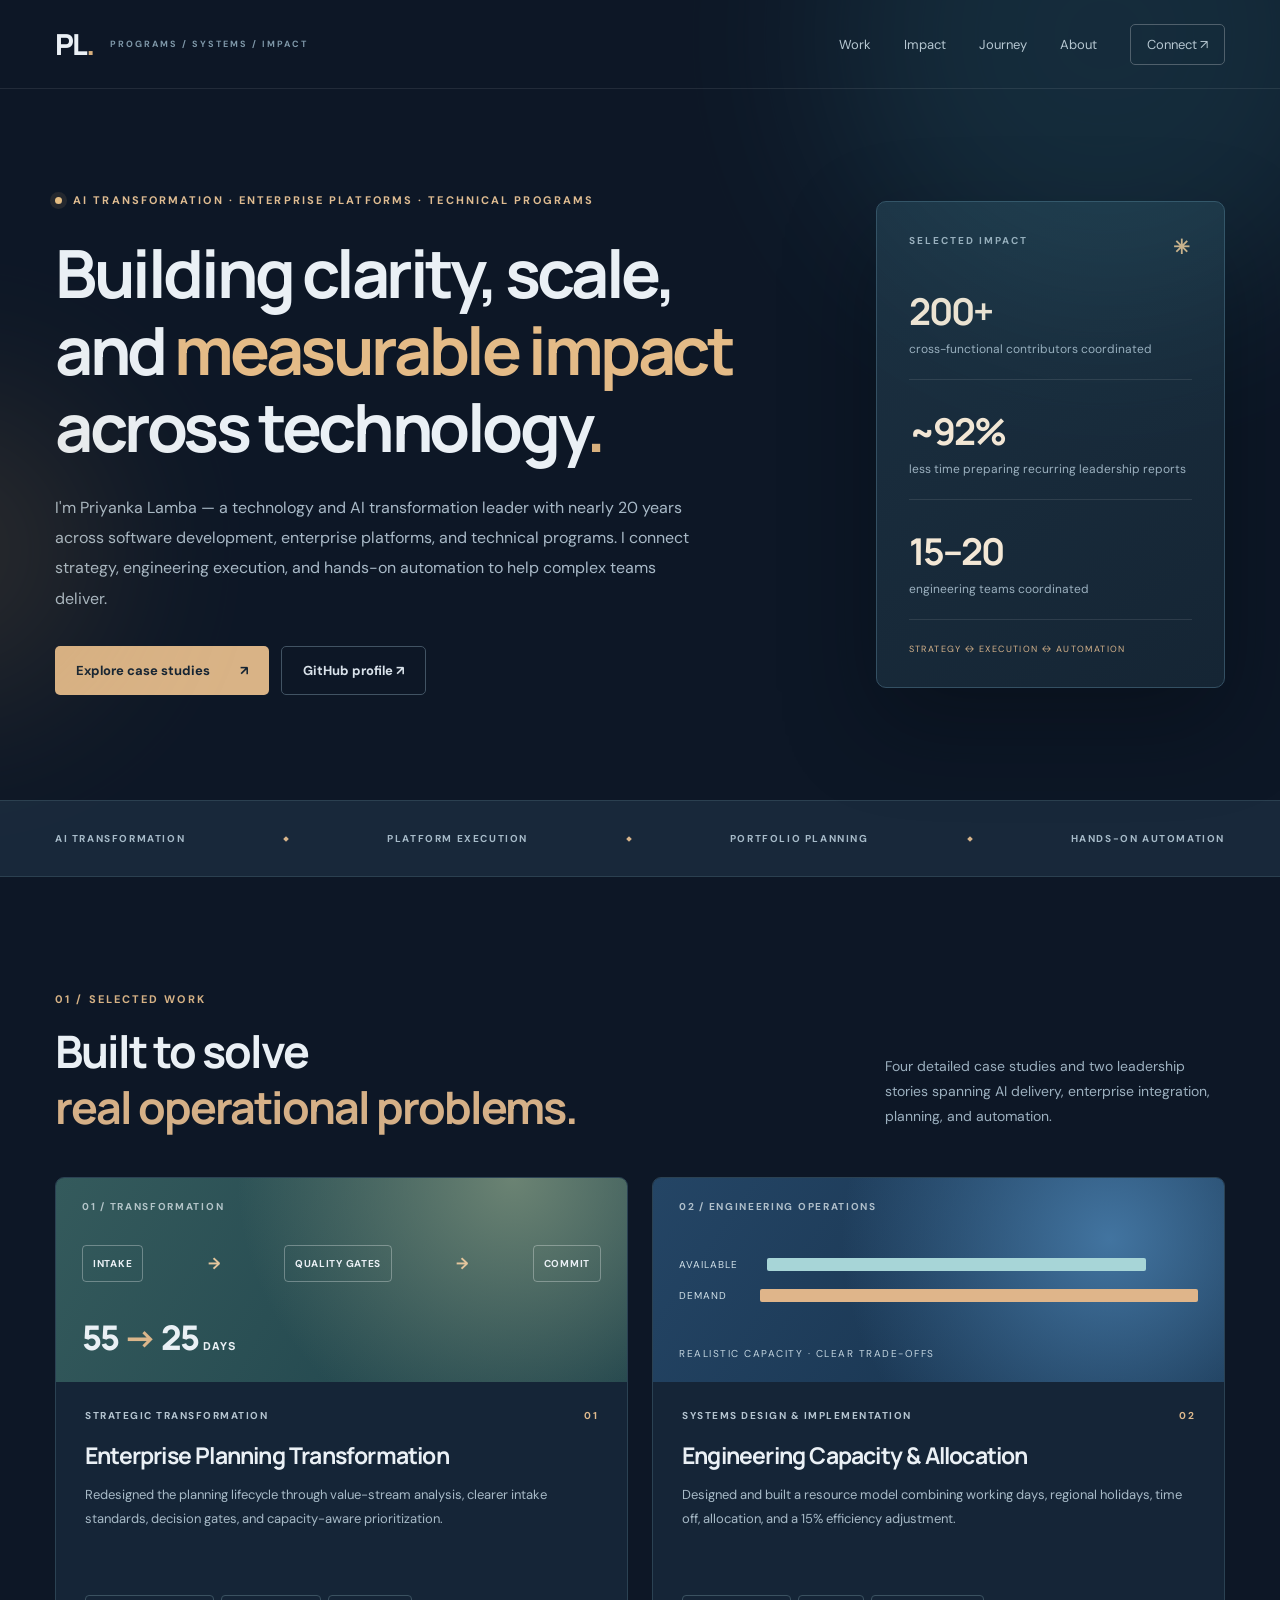
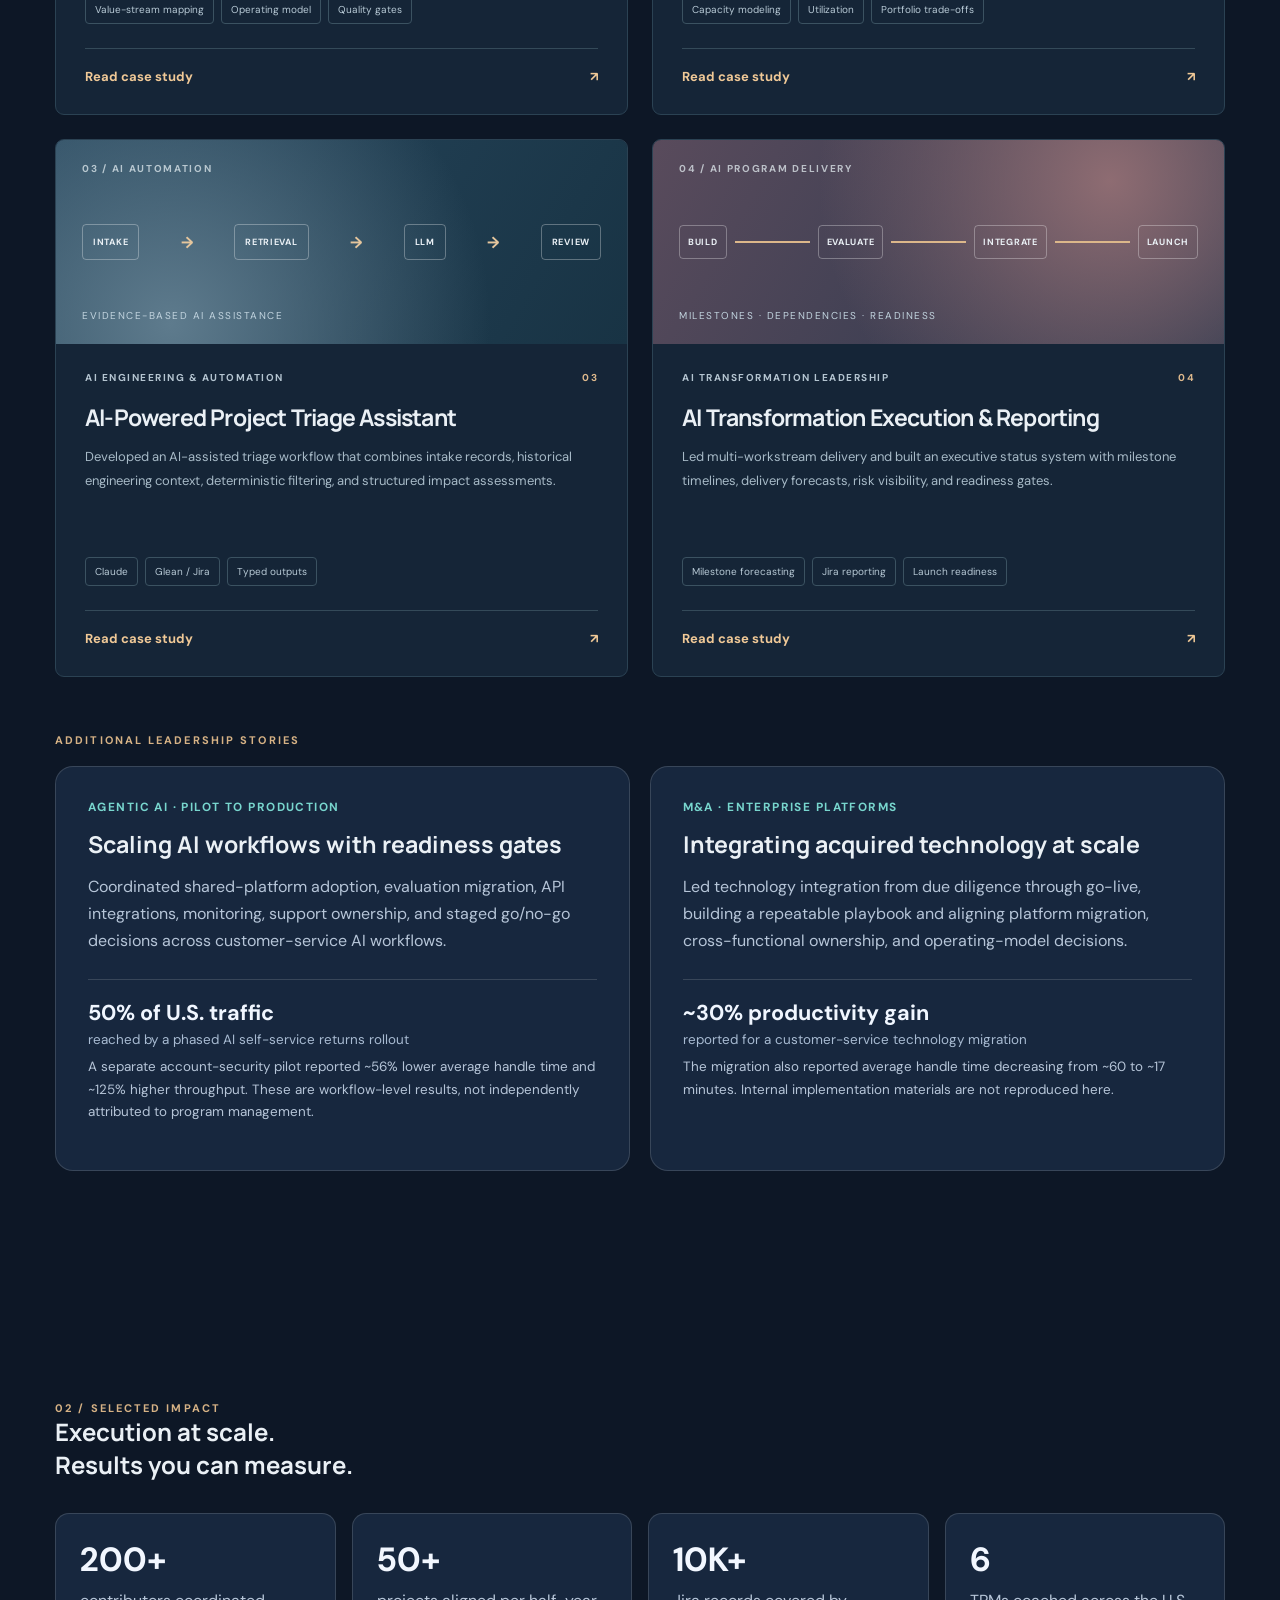
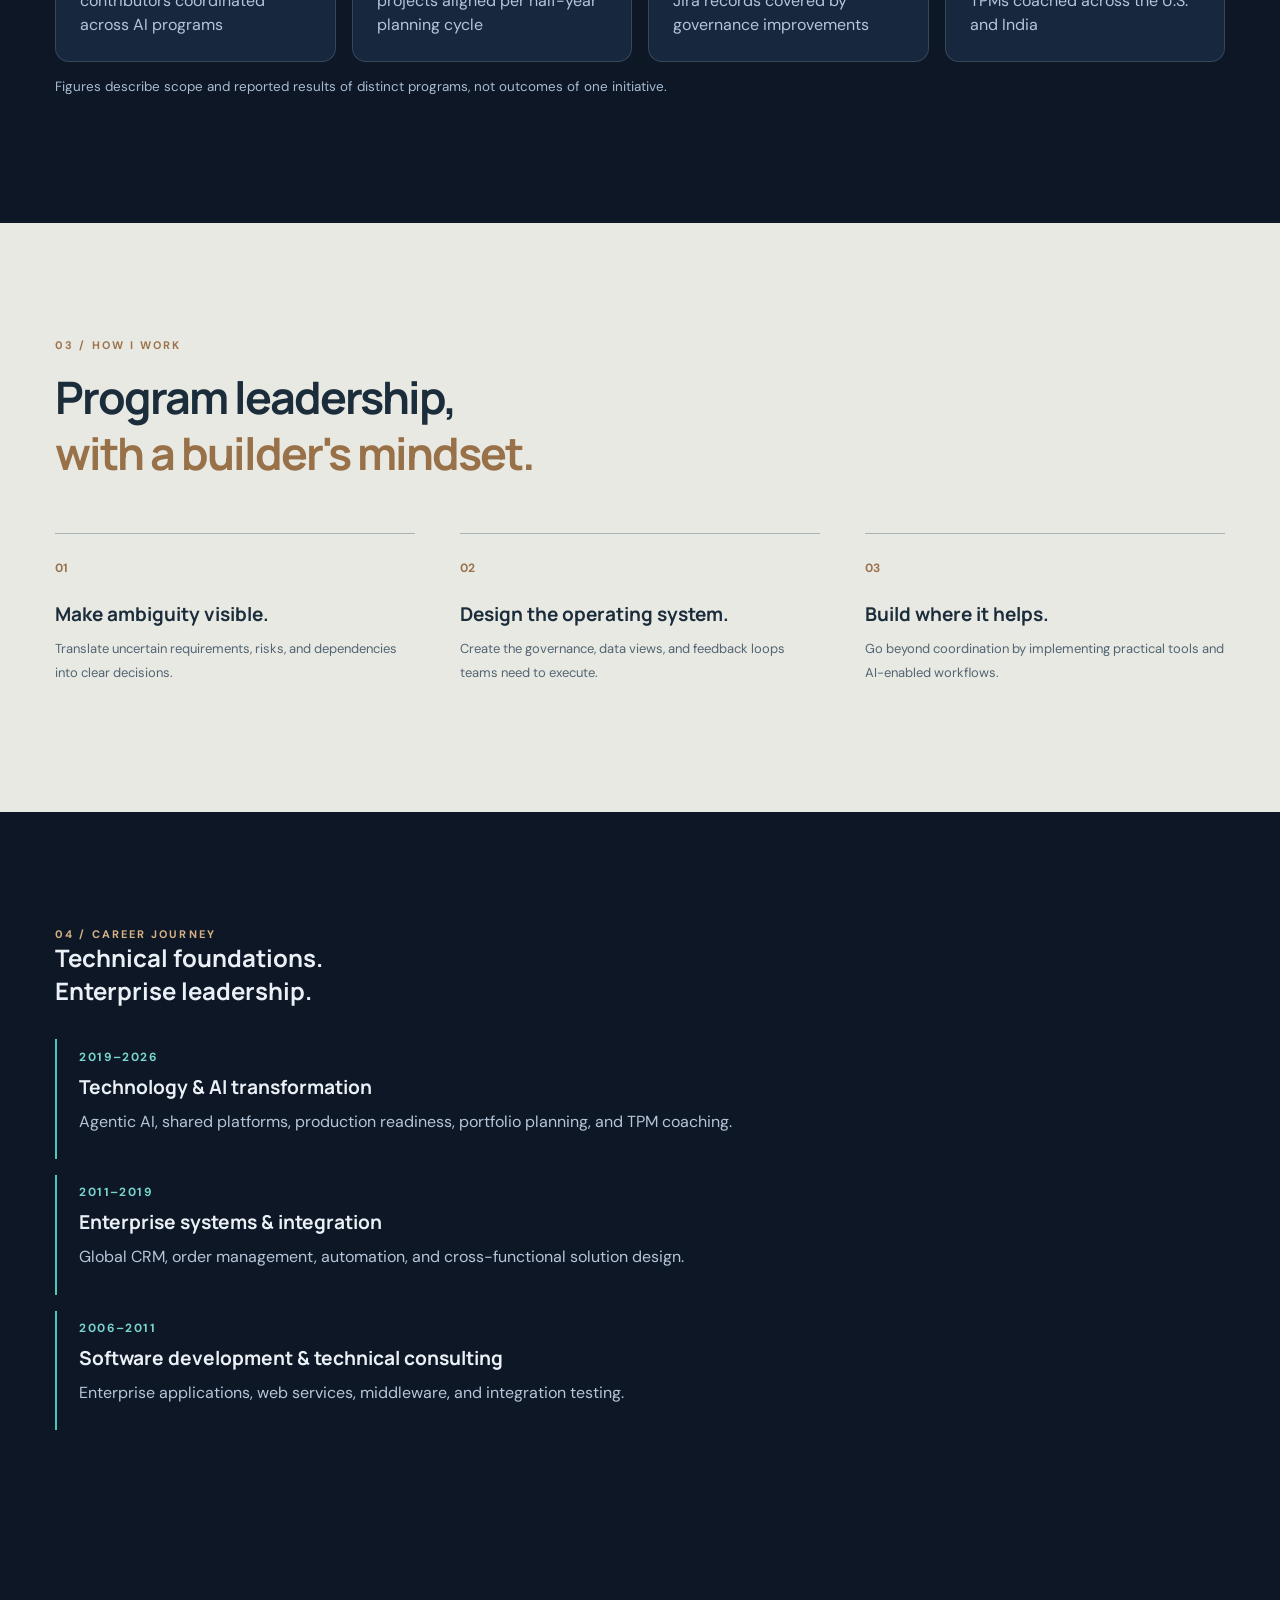
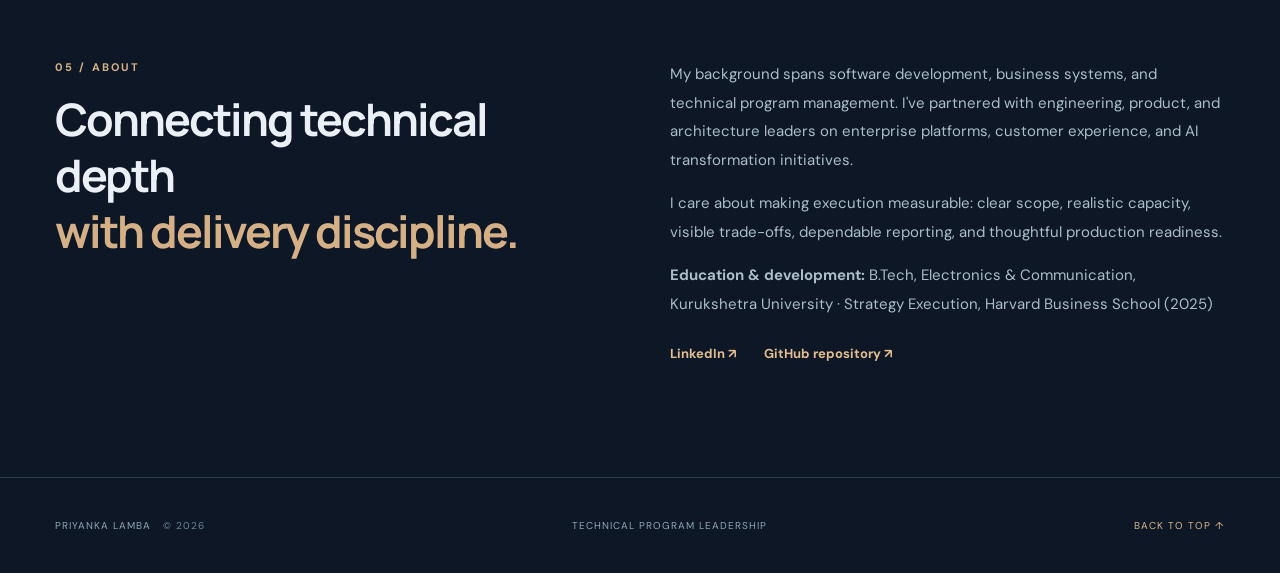
==== commit d5accf22: "Fix case study PDF links and update career date range" ====
--- a/index.html
+++ b/index.html
@@ -40,19 +40,19 @@
   <div class="projects">
     <article class="project-card featured">
       <div class="card-art art-planning"><div class="art-label">01 / TRANSFORMATION</div><div class="stepper"><span>INTAKE</span><b>→</b><span>QUALITY GATES</span><b>→</b><span>COMMIT</span></div><div class="art-number">55 <span>→</span> 25 <small>DAYS</small></div></div>
-      <div class="card-content"><div class="card-top"><span class="category">STRATEGIC TRANSFORMATION</span><span class="index">01</span></div><h3>Enterprise Planning Transformation</h3><p>Redesigned the planning lifecycle through value-stream analysis, clearer intake standards, decision gates, and capacity-aware prioritization.</p><div class="chips"><span>Value-stream mapping</span><span>Operating model</span><span>Quality gates</span></div><a class="case-link" href="case-studies/planning-transformation.pdf" target="_blank" rel="noopener">Read case study <span>↗</span></a></div>
+      <div class="card-content"><div class="card-top"><span class="category">STRATEGIC TRANSFORMATION</span><span class="index">01</span></div><h3>Enterprise Planning Transformation</h3><p>Redesigned the planning lifecycle through value-stream analysis, clearer intake standards, decision gates, and capacity-aware prioritization.</p><div class="chips"><span>Value-stream mapping</span><span>Operating model</span><span>Quality gates</span></div><a class="case-link" href="planning-transformation.pdf" target="_blank" rel="noopener">Read case study <span>↗</span></a></div>
     </article>
     <article class="project-card">
       <div class="card-art art-capacity"><div class="art-label">02 / ENGINEERING OPERATIONS</div><div class="capacity-bars"><div><span>AVAILABLE</span><b style="width:73%"></b></div><div><span>DEMAND</span><b style="width:94%"></b></div></div><div class="art-caption">REALISTIC CAPACITY · CLEAR TRADE-OFFS</div></div>
-      <div class="card-content"><div class="card-top"><span class="category">SYSTEMS DESIGN & IMPLEMENTATION</span><span class="index">02</span></div><h3>Engineering Capacity & Allocation</h3><p>Designed and built a resource model combining working days, regional holidays, time off, allocation, and a 15% efficiency adjustment.</p><div class="chips"><span>Capacity modeling</span><span>Utilization</span><span>Portfolio trade-offs</span></div><a class="case-link" href="case-studies/engineering-capacity.pdf" target="_blank" rel="noopener">Read case study <span>↗</span></a></div>
+      <div class="card-content"><div class="card-top"><span class="category">SYSTEMS DESIGN & IMPLEMENTATION</span><span class="index">02</span></div><h3>Engineering Capacity & Allocation</h3><p>Designed and built a resource model combining working days, regional holidays, time off, allocation, and a 15% efficiency adjustment.</p><div class="chips"><span>Capacity modeling</span><span>Utilization</span><span>Portfolio trade-offs</span></div><a class="case-link" href="engineering-capacity.pdf" target="_blank" rel="noopener">Read case study <span>↗</span></a></div>
     </article>
     <article class="project-card">
       <div class="card-art art-triage"><div class="art-label">03 / AI AUTOMATION</div><div class="triage-flow"><span>INTAKE</span><b>→</b><span>RETRIEVAL</span><b>→</b><span>LLM</span><b>→</b><span>REVIEW</span></div><div class="art-caption">EVIDENCE-BASED AI ASSISTANCE</div></div>
-      <div class="card-content"><div class="card-top"><span class="category">AI ENGINEERING & AUTOMATION</span><span class="index">03</span></div><h3>AI-Powered Project Triage Assistant</h3><p>Developed an AI-assisted triage workflow that combines intake records, historical engineering context, deterministic filtering, and structured impact assessments.</p><div class="chips"><span>Claude</span><span>Glean / Jira</span><span>Typed outputs</span></div><a class="case-link" href="case-studies/ai-triage.pdf" target="_blank" rel="noopener">Read case study <span>↗</span></a></div>
+      <div class="card-content"><div class="card-top"><span class="category">AI ENGINEERING & AUTOMATION</span><span class="index">03</span></div><h3>AI-Powered Project Triage Assistant</h3><p>Developed an AI-assisted triage workflow that combines intake records, historical engineering context, deterministic filtering, and structured impact assessments.</p><div class="chips"><span>Claude</span><span>Glean / Jira</span><span>Typed outputs</span></div><a class="case-link" href="ai-triage.pdf" target="_blank" rel="noopener">Read case study <span>↗</span></a></div>
     </article>
     <article class="project-card">
       <div class="card-art art-ai"><div class="art-label">04 / AI PROGRAM DELIVERY</div><div class="timeline-art"><span>BUILD</span><i></i><span>EVALUATE</span><i></i><span>INTEGRATE</span><i></i><span>LAUNCH</span></div><div class="art-caption">MILESTONES · DEPENDENCIES · READINESS</div></div>
-      <div class="card-content"><div class="card-top"><span class="category">AI TRANSFORMATION LEADERSHIP</span><span class="index">04</span></div><h3>AI Transformation Execution & Reporting</h3><p>Led multi-workstream delivery and built an executive status system with milestone timelines, delivery forecasts, risk visibility, and readiness gates.</p><div class="chips"><span>Milestone forecasting</span><span>Jira reporting</span><span>Launch readiness</span></div><a class="case-link" href="case-studies/ai-transformation.pdf" target="_blank" rel="noopener">Read case study <span>↗</span></a></div>
+      <div class="card-content"><div class="card-top"><span class="category">AI TRANSFORMATION LEADERSHIP</span><span class="index">04</span></div><h3>AI Transformation Execution & Reporting</h3><p>Led multi-workstream delivery and built an executive status system with milestone timelines, delivery forecasts, risk visibility, and readiness gates.</p><div class="chips"><span>Milestone forecasting</span><span>Jira reporting</span><span>Launch readiness</span></div><a class="case-link" href="ai-transformation.pdf" target="_blank" rel="noopener">Read case study <span>↗</span></a></div>
     </article>
   </div>
   <div class="more-work">
@@ -65,7 +65,7 @@
 </section>
 <section class="section shell impact-section" id="impact"><div class="eyebrow muted">02 / SELECTED IMPACT</div><h2>Execution at scale.<br><span>Results you can measure.</span></h2><div class="impact-grid"><div class="impact-tile"><strong>200+</strong><span>contributors coordinated across AI programs</span></div><div class="impact-tile"><strong>50+</strong><span>projects aligned per half-year planning cycle</span></div><div class="impact-tile"><strong>10K+</strong><span>Jira records covered by governance improvements</span></div><div class="impact-tile"><strong>6</strong><span>TPMs coached across the U.S. and India</span></div></div><p class="impact-disclaimer">Figures describe scope and reported results of distinct programs, not outcomes of one initiative.</p></section>
 <section class="section approach-section" id="approach"><div class="shell"><div class="eyebrow muted">03 / HOW I WORK</div><h2>Program leadership,<br><span>with a builder's mindset.</span></h2><div class="principles"><div><span class="principle-num">01</span><h3>Make ambiguity visible.</h3><p>Translate uncertain requirements, risks, and dependencies into clear decisions.</p></div><div><span class="principle-num">02</span><h3>Design the operating system.</h3><p>Create the governance, data views, and feedback loops teams need to execute.</p></div><div><span class="principle-num">03</span><h3>Build where it helps.</h3><p>Go beyond coordination by implementing practical tools and AI-enabled workflows.</p></div></div></div></section>
-<section class="section shell journey-section" id="journey"><div class="eyebrow muted">04 / CAREER JOURNEY</div><h2>Technical foundations.<br><span>Enterprise leadership.</span></h2><div class="journey-list"><div><span class="journey-date">2019–PRESENT ON RÉSUMÉ</span><h3>Technology &amp; AI transformation</h3><p>Agentic AI, shared platforms, production readiness, portfolio planning, and TPM coaching.</p></div><div><span class="journey-date">2011–2019</span><h3>Enterprise systems &amp; integration</h3><p>Global CRM, order management, automation, and cross-functional solution design.</p></div><div><span class="journey-date">2006–2011</span><h3>Software development &amp; technical consulting</h3><p>Enterprise applications, web services, middleware, and integration testing.</p></div></div></section>
+<section class="section shell journey-section" id="journey"><div class="eyebrow muted">04 / CAREER JOURNEY</div><h2>Technical foundations.<br><span>Enterprise leadership.</span></h2><div class="journey-list"><div><span class="journey-date">2019–2026</span><h3>Technology &amp; AI transformation</h3><p>Agentic AI, shared platforms, production readiness, portfolio planning, and TPM coaching.</p></div><div><span class="journey-date">2011–2019</span><h3>Enterprise systems &amp; integration</h3><p>Global CRM, order management, automation, and cross-functional solution design.</p></div><div><span class="journey-date">2006–2011</span><h3>Software development &amp; technical consulting</h3><p>Enterprise applications, web services, middleware, and integration testing.</p></div></div></section>
 <section class="section shell about-section" id="about"><div><div class="eyebrow muted">05 / ABOUT</div><h2>Connecting technical depth<br><span>with delivery discipline.</span></h2></div><div><p>My background spans software development, business systems, and technical program management. I've partnered with engineering, product, and architecture leaders on enterprise platforms, customer experience, and AI transformation initiatives.</p><p>I care about making execution measurable: clear scope, realistic capacity, visible trade-offs, dependable reporting, and thoughtful production readiness.</p><p class="credentials"><strong>Education &amp; development:</strong> B.Tech, Electronics &amp; Communication, Kurukshetra University · Strategy Execution, Harvard Business School (2025)</p><div class="about-links"><a href="https://www.linkedin.com/in/priyankalamba/" target="_blank" rel="noopener noreferrer">LinkedIn ↗</a><a href="https://github.com/priyankalamba026/technical-program-management-portfolio" target="_blank" rel="noopener noreferrer">GitHub repository ↗</a></div></div></section>
 </main>
 <footer><div class="shell footer-inner"><span>PRIYANKA LAMBA <b>© <span id="year">2026</span></b></span><span>TECHNICAL PROGRAM LEADERSHIP</span><a href="#top">BACK TO TOP ↑</a></div></footer>
--- a/styles.css
+++ b/styles.css
@@ -1 +1,3 @@
-*{box-sizing:border-box}html{scroll-behavior:smooth}body{margin:0;background:#0d1726;color:#eaf0f5;font-family:'DM Sans',Arial,sans-serif;overflow-x:hidden}a{color:inherit;text-decoration:none}.shell{width:min(1170px,calc(100% - 72px));margin:auto}.ambient{position:absolute;pointer-events:none;border-radius:50%;filter:blur(90px);opacity:.18}.ambient-one{width:550px;height:550px;top:-240px;right:-100px;background:#39899a}.ambient-two{width:300px;height:300px;top:400px;left:-200px;background:#b68b50}.site-header{position:relative;z-index:3;border-bottom:1px solid #ffffff16}.nav{height:88px;display:flex;justify-content:space-between;align-items:center}.brand{display:flex;align-items:center;gap:17px}.brand-mark{font-family:Manrope,sans-serif;font-size:29px;font-weight:800;letter-spacing:-2px}.brand-dot,.period{color:#d8b07d}.brand-caption{color:#7f98a9;font-size:9px;letter-spacing:2px;font-weight:700}.nav nav{display:flex;align-items:center;gap:33px}.nav nav a{font-size:13px;color:#b6c7d1}.nav nav a:hover,.about-links a:hover{color:#e2bd8e}.nav-contact{border:1px solid #50606c;padding:11px 16px;border-radius:5px}.hero{padding:104px 0 105px;display:grid;grid-template-columns:minmax(0,1.6fr) minmax(270px,.75fr);gap:75px;align-items:center}.eyebrow{font-size:11px;letter-spacing:2.1px;font-weight:700;color:#dfbc91;display:flex;align-items:center;gap:11px}.live-dot{width:7px;height:7px;background:#e4bd83;border-radius:50%;box-shadow:0 0 0 5px #e4bd831a}h1,h2,h3,p{margin-top:0}h1,h2,h3{font-family:Manrope,Arial,sans-serif}h1{font-size:clamp(42px,5.2vw,70px);line-height:1.16;letter-spacing:-3.4px;margin:27px 0}h1 em{font-style:normal;color:#e4bb87}.hero-copy{font-size:16px;line-height:1.9;color:#a8b9c7;max-width:650px}.hero-actions{display:flex;gap:12px;margin-top:32px;flex-wrap:wrap}.button{padding:15px 21px;border-radius:5px;font-size:13px;font-weight:700;display:inline-flex;align-items:center;gap:30px}.primary{background:#d9b386;color:#142332}.primary:hover{background:#f0cfa8}.secondary{border:1px solid #415363;color:#d9e2ea}.secondary:hover{border-color:#a1b5c6}.hero-aside{background:linear-gradient(145deg,#1b3041,#152534);padding:32px;border:1px solid #345063;border-radius:10px;box-shadow:0 35px 90px #050b1370}.aside-top{display:flex;justify-content:space-between;font-size:10px;letter-spacing:2px;color:#a2b4c1;font-weight:700}.sparkle{color:#dcb98b;font-size:20px}.metric{border-bottom:1px solid #ffffff19;padding:26px 0 22px}.metric strong{display:block;font-family:Manrope;font-size:37px;letter-spacing:-2px;color:#f3e7d5}.metric span{display:block;margin-top:5px;color:#9bb0bf;font-size:12px}.aside-bottom{font-size:9px;color:#d6b38b;letter-spacing:1.4px;padding-top:23px}.marquee{background:#18283a;border-block:1px solid #2b4050}.marquee-inner{min-height:75px;display:flex;align-items:center;justify-content:space-between;gap:15px}.marquee span{font-size:10px;letter-spacing:1.6px;color:#a7bbc9;font-weight:700}.marquee i{width:4px;height:4px;background:#d8b58b;transform:rotate(45deg)}.section{padding-top:115px;padding-bottom:115px}.muted{color:#d6b285}.section-heading{display:flex;justify-content:space-between;align-items:end;gap:45px;margin-bottom:43px}.section-heading h2,.approach-section h2,.about-section h2{font-size:clamp(32px,3.5vw,49px);line-height:1.24;letter-spacing:-2px;margin:17px 0 0}.section-heading h2 span,.approach-section h2 span,.about-section h2 span{color:#d5b087}.section-heading>p{max-width:340px;color:#9cb0bf;line-height:1.8;font-size:14px;margin:0 0 5px}.projects{display:grid;grid-template-columns:repeat(2,minmax(0,1fr));gap:24px}.project-card{background:#152537;border:1px solid #2b4253;border-radius:9px;overflow:hidden;transition:transform .2s,border-color .2s}.project-card:hover{transform:translateY(-4px);border-color:#7d8990}.card-art{height:204px;padding:22px 26px;position:relative;overflow:hidden;display:flex;flex-direction:column;justify-content:space-between}.art-label{font-size:10px;letter-spacing:1.7px;font-weight:700;color:#e4edf2bb}.art-planning{background:radial-gradient(circle at 80% 0,#6b8373 0,transparent 55%),linear-gradient(120deg,#345a5c,#1c4049)}.stepper,.triage-flow,.timeline-art{display:flex;align-items:center;justify-content:space-between;gap:8px}.stepper span,.triage-flow span,.timeline-art span{border:1px solid #ffffff4d;border-radius:4px;padding:11px 10px;font-size:10px;letter-spacing:.7px;font-weight:700}.stepper b,.triage-flow b{color:#e5c69d}.art-number{font-family:Manrope;font-weight:800;font-size:34px;letter-spacing:-2px}.art-number span{color:#dbb68b}.art-number small{font-size:11px;letter-spacing:1px}.art-capacity{background:radial-gradient(circle at 80% 30%,#4274a0,transparent 56%),linear-gradient(125deg,#244565,#152f49)}.capacity-bars{margin:14px 0}.capacity-bars div{display:flex;align-items:center;gap:18px;margin:18px 0}.capacity-bars span{width:70px;font-size:10px;letter-spacing:1px;color:#d1e1e9}.capacity-bars b{height:13px;display:block;border-radius:2px;background:#a7d5d7}.capacity-bars div:nth-child(2) b{background:#dfb58a}.art-caption{font-size:10px;letter-spacing:1.5px;color:#c2d4df}.art-triage{background:radial-gradient(circle at 20% 90%,#5e7b8d,transparent 65%),linear-gradient(120deg,#28485e,#183344)}.triage-flow{margin:24px 0}.triage-flow span{font-size:9px}.art-ai{background:radial-gradient(circle at 80% 20%,#8e6c72,transparent 60%),linear-gradient(120deg,#594b5c,#29364c)}.timeline-art{margin:26px 0}.timeline-art span{font-size:9px;padding:10px 8px}.timeline-art i{height:2px;flex:1;background:#dcb78a}.card-content{padding:27px 29px 29px}.card-top{display:flex;justify-content:space-between;gap:12px}.category,.index{font-size:10px;letter-spacing:1.5px;color:#b5c5d1;font-weight:700}.index{color:#dfba8d}.card-content h3{font-size:23px;letter-spacing:-.8px;margin:17px 0 12px}.card-content p{font-size:13px;color:#a7bac7;line-height:1.8;min-height:92px}.chips{display:flex;flex-wrap:wrap;gap:7px;margin:20px 0 24px}.chips span{font-size:10px;color:#b7c9d5;border:1px solid #3b5261;padding:7px 9px;border-radius:4px}.case-link{display:flex;justify-content:space-between;align-items:center;padding-top:19px;border-top:1px solid #344a59;color:#f0c997;font-size:13px;font-weight:700}.case-link:hover{color:#fff}.approach-section{background:#e9e9e3;color:#1b2c3b}.approach-section .eyebrow{color:#9d744e}.approach-section h2 span{color:#987149}.principles{display:grid;grid-template-columns:repeat(3,1fr);gap:45px;margin-top:53px}.principles>div{border-top:1px solid #a8b3b6;padding-top:22px}.principle-num{font-size:12px;color:#99724e;font-weight:700}.principles h3{font-size:19px;margin:24px 0 10px}.principles p{font-size:13px;line-height:1.8;color:#526572}.about-section{display:grid;grid-template-columns:1fr 1fr;gap:60px}.about-section p{font-size:15px;color:#aabdc9;line-height:1.9}.about-links{display:flex;gap:28px;margin-top:27px}.about-links a{font-size:13px;color:#e2bd8e;font-weight:700}footer{border-top:1px solid #2a3b4b}.footer-inner{min-height:95px;display:flex;align-items:center;justify-content:space-between;gap:15px;font-size:10px;letter-spacing:1px;color:#8fa6b6}.footer-inner b{font-weight:400;color:#6b879a;margin-left:8px}footer a{color:#d9b78d}@media(max-width:920px){.hero{gap:30px}.hero-aside{padding:24px}.brand-caption{display:none}.nav nav{gap:17px}.section-heading{align-items:start}.stepper span,.triage-flow span,.timeline-art span{font-size:8px;padding:9px 6px}}@media(max-width:700px){.shell{width:calc(100% - 36px)}.nav{height:72px}.nav nav a:not(.nav-contact){display:none}.hero{grid-template-columns:1fr;padding:65px 0 70px}.hero-aside{display:grid;grid-template-columns:repeat(3,1fr);gap:12px}.aside-top,.aside-bottom{grid-column:1/-1}.metric{padding:10px 0}.metric strong{font-size:24px}.metric span{font-size:10px;line-height:1.4}.marquee-inner{flex-wrap:wrap;padding:19px 0;justify-content:center}.marquee span{font-size:8px}.section{padding-top:75px;padding-bottom:75px}.section-heading{display:block}.section-heading>p{margin-top:22px}.projects,.principles,.about-section{grid-template-columns:1fr}.card-content p{min-height:0}.principles{gap:20px}.about-section{gap:20px}.footer-inner{flex-wrap:wrap;padding:20px 0}.footer-inner>span:nth-child(2){display:none}}@media(prefers-reduced-motion:reduce){html{scroll-behavior:auto}.project-card{transition:none}}+*{box-sizing:border-box}html{scroll-behavior:smooth}body{margin:0;background:#0d1726;color:#eaf0f5;font-family:'DM Sans',Arial,sans-serif;overflow-x:hidden}a{color:inherit;text-decoration:none}.shell{width:min(1170px,calc(100% - 72px));margin:auto}.ambient{position:absolute;pointer-events:none;border-radius:50%;filter:blur(90px);opacity:.18}.ambient-one{width:550px;height:550px;top:-240px;right:-100px;background:#39899a}.ambient-two{width:300px;height:300px;top:400px;left:-200px;background:#b68b50}.site-header{position:relative;z-index:3;border-bottom:1px solid #ffffff16}.nav{height:88px;display:flex;justify-content:space-between;align-items:center}.brand{display:flex;align-items:center;gap:17px}.brand-mark{font-family:Manrope,sans-serif;font-size:29px;font-weight:800;letter-spacing:-2px}.brand-dot,.period{color:#d8b07d}.brand-caption{color:#7f98a9;font-size:9px;letter-spacing:2px;font-weight:700}.nav nav{display:flex;align-items:center;gap:33px}.nav nav a{font-size:13px;color:#b6c7d1}.nav nav a:hover,.about-links a:hover{color:#e2bd8e}.nav-contact{border:1px solid #50606c;padding:11px 16px;border-radius:5px}.hero{padding:104px 0 105px;display:grid;grid-template-columns:minmax(0,1.6fr) minmax(270px,.75fr);gap:75px;align-items:center}.eyebrow{font-size:11px;letter-spacing:2.1px;font-weight:700;color:#dfbc91;display:flex;align-items:center;gap:11px}.live-dot{width:7px;height:7px;background:#e4bd83;border-radius:50%;box-shadow:0 0 0 5px #e4bd831a}h1,h2,h3,p{margin-top:0}h1,h2,h3{font-family:Manrope,Arial,sans-serif}h1{font-size:clamp(42px,5.2vw,70px);line-height:1.16;letter-spacing:-3.4px;margin:27px 0}h1 em{font-style:normal;color:#e4bb87}.hero-copy{font-size:16px;line-height:1.9;color:#a8b9c7;max-width:650px}.hero-actions{display:flex;gap:12px;margin-top:32px;flex-wrap:wrap}.button{padding:15px 21px;border-radius:5px;font-size:13px;font-weight:700;display:inline-flex;align-items:center;gap:30px}.primary{background:#d9b386;color:#142332}.primary:hover{background:#f0cfa8}.secondary{border:1px solid #415363;color:#d9e2ea}.secondary:hover{border-color:#a1b5c6}.hero-aside{background:linear-gradient(145deg,#1b3041,#152534);padding:32px;border:1px solid #345063;border-radius:10px;box-shadow:0 35px 90px #050b1370}.aside-top{display:flex;justify-content:space-between;font-size:10px;letter-spacing:2px;color:#a2b4c1;font-weight:700}.sparkle{color:#dcb98b;font-size:20px}.metric{border-bottom:1px solid #ffffff19;padding:26px 0 22px}.metric strong{display:block;font-family:Manrope;font-size:37px;letter-spacing:-2px;color:#f3e7d5}.metric span{display:block;margin-top:5px;color:#9bb0bf;font-size:12px}.aside-bottom{font-size:9px;color:#d6b38b;letter-spacing:1.4px;padding-top:23px}.marquee{background:#18283a;border-block:1px solid #2b4050}.marquee-inner{min-height:75px;display:flex;align-items:center;justify-content:space-between;gap:15px}.marquee span{font-size:10px;letter-spacing:1.6px;color:#a7bbc9;font-weight:700}.marquee i{width:4px;height:4px;background:#d8b58b;transform:rotate(45deg)}.section{padding-top:115px;padding-bottom:115px}.muted{color:#d6b285}.section-heading{display:flex;justify-content:space-between;align-items:end;gap:45px;margin-bottom:43px}.section-heading h2,.approach-section h2,.about-section h2{font-size:clamp(32px,3.5vw,49px);line-height:1.24;letter-spacing:-2px;margin:17px 0 0}.section-heading h2 span,.approach-section h2 span,.about-section h2 span{color:#d5b087}.section-heading>p{max-width:340px;color:#9cb0bf;line-height:1.8;font-size:14px;margin:0 0 5px}.projects{display:grid;grid-template-columns:repeat(2,minmax(0,1fr));gap:24px}.project-card{background:#152537;border:1px solid #2b4253;border-radius:9px;overflow:hidden;transition:transform .2s,border-color .2s}.project-card:hover{transform:translateY(-4px);border-color:#7d8990}.card-art{height:204px;padding:22px 26px;position:relative;overflow:hidden;display:flex;flex-direction:column;justify-content:space-between}.art-label{font-size:10px;letter-spacing:1.7px;font-weight:700;color:#e4edf2bb}.art-planning{background:radial-gradient(circle at 80% 0,#6b8373 0,transparent 55%),linear-gradient(120deg,#345a5c,#1c4049)}.stepper,.triage-flow,.timeline-art{display:flex;align-items:center;justify-content:space-between;gap:8px}.stepper span,.triage-flow span,.timeline-art span{border:1px solid #ffffff4d;border-radius:4px;padding:11px 10px;font-size:10px;letter-spacing:.7px;font-weight:700}.stepper b,.triage-flow b{color:#e5c69d}.art-number{font-family:Manrope;font-weight:800;font-size:34px;letter-spacing:-2px}.art-number span{color:#dbb68b}.art-number small{font-size:11px;letter-spacing:1px}.art-capacity{background:radial-gradient(circle at 80% 30%,#4274a0,transparent 56%),linear-gradient(125deg,#244565,#152f49)}.capacity-bars{margin:14px 0}.capacity-bars div{display:flex;align-items:center;gap:18px;margin:18px 0}.capacity-bars span{width:70px;font-size:10px;letter-spacing:1px;color:#d1e1e9}.capacity-bars b{height:13px;display:block;border-radius:2px;background:#a7d5d7}.capacity-bars div:nth-child(2) b{background:#dfb58a}.art-caption{font-size:10px;letter-spacing:1.5px;color:#c2d4df}.art-triage{background:radial-gradient(circle at 20% 90%,#5e7b8d,transparent 65%),linear-gradient(120deg,#28485e,#183344)}.triage-flow{margin:24px 0}.triage-flow span{font-size:9px}.art-ai{background:radial-gradient(circle at 80% 20%,#8e6c72,transparent 60%),linear-gradient(120deg,#594b5c,#29364c)}.timeline-art{margin:26px 0}.timeline-art span{font-size:9px;padding:10px 8px}.timeline-art i{height:2px;flex:1;background:#dcb78a}.card-content{padding:27px 29px 29px}.card-top{display:flex;justify-content:space-between;gap:12px}.category,.index{font-size:10px;letter-spacing:1.5px;color:#b5c5d1;font-weight:700}.index{color:#dfba8d}.card-content h3{font-size:23px;letter-spacing:-.8px;margin:17px 0 12px}.card-content p{font-size:13px;color:#a7bac7;line-height:1.8;min-height:92px}.chips{display:flex;flex-wrap:wrap;gap:7px;margin:20px 0 24px}.chips span{font-size:10px;color:#b7c9d5;border:1px solid #3b5261;padding:7px 9px;border-radius:4px}.case-link{display:flex;justify-content:space-between;align-items:center;padding-top:19px;border-top:1px solid #344a59;color:#f0c997;font-size:13px;font-weight:700}.case-link:hover{color:#fff}.approach-section{background:#e9e9e3;color:#1b2c3b}.approach-section .eyebrow{color:#9d744e}.approach-section h2 span{color:#987149}.principles{display:grid;grid-template-columns:repeat(3,1fr);gap:45px;margin-top:53px}.principles>div{border-top:1px solid #a8b3b6;padding-top:22px}.principle-num{font-size:12px;color:#99724e;font-weight:700}.principles h3{font-size:19px;margin:24px 0 10px}.principles p{font-size:13px;line-height:1.8;color:#526572}.about-section{display:grid;grid-template-columns:1fr 1fr;gap:60px}.about-section p{font-size:15px;color:#aabdc9;line-height:1.9}.about-links{display:flex;gap:28px;margin-top:27px}.about-links a{font-size:13px;color:#e2bd8e;font-weight:700}footer{border-top:1px solid #2a3b4b}.footer-inner{min-height:95px;display:flex;align-items:center;justify-content:space-between;gap:15px;font-size:10px;letter-spacing:1px;color:#8fa6b6}.footer-inner b{font-weight:400;color:#6b879a;margin-left:8px}footer a{color:#d9b78d}@media(max-width:920px){.hero{gap:30px}.hero-aside{padding:24px}.brand-caption{display:none}.nav nav{gap:17px}.section-heading{align-items:start}.stepper span,.triage-flow span,.timeline-art span{font-size:8px;padding:9px 6px}}@media(max-width:700px){.shell{width:calc(100% - 36px)}.nav{height:72px}.nav nav a:not(.nav-contact){display:none}.hero{grid-template-columns:1fr;padding:65px 0 70px}.hero-aside{display:grid;grid-template-columns:repeat(3,1fr);gap:12px}.aside-top,.aside-bottom{grid-column:1/-1}.metric{padding:10px 0}.metric strong{font-size:24px}.metric span{font-size:10px;line-height:1.4}.marquee-inner{flex-wrap:wrap;padding:19px 0;justify-content:center}.marquee span{font-size:8px}.section{padding-top:75px;padding-bottom:75px}.section-heading{display:block}.section-heading>p{margin-top:22px}.projects,.principles,.about-section{grid-template-columns:1fr}.card-content p{min-height:0}.principles{gap:20px}.about-section{gap:20px}.footer-inner{flex-wrap:wrap;padding:20px 0}.footer-inner>span:nth-child(2){display:none}}@media(prefers-reduced-motion:reduce){html{scroll-behavior:auto}.project-card{transition:none}}
+/* Leadership portfolio expansion */
+.more-work{margin-top:3.5rem}.story-grid{display:grid;grid-template-columns:repeat(2,minmax(0,1fr));gap:1.2rem;margin-top:1.2rem}.story-card{padding:2rem;border:1px solid #ffffff24;border-radius:18px;background:#17273e}.story-kicker,.journey-date{color:#78d6ce;font-size:.74rem;letter-spacing:.12em;font-weight:700}.story-card h3{font-size:1.45rem;margin:.8rem 0}.story-card p{color:#b6c5d8;line-height:1.7}.story-result{margin:1.5rem 0 .5rem;padding-top:1.2rem;border-top:1px solid #ffffff24;display:flex;flex-direction:column;gap:.25rem}.story-result strong{font-size:1.35rem;color:#f0f6ff}.story-result span,.story-note,.impact-disclaimer{font-size:.84rem;color:#a8bbd2}.impact-grid{display:grid;grid-template-columns:repeat(4,minmax(0,1fr));gap:1rem;margin:2rem 0 1rem}.impact-tile{border:1px solid #ffffff24;border-radius:14px;padding:1.5rem;background:#17273e}.impact-tile strong{display:block;font-size:2.1rem;color:#f2f7ff}.impact-tile span{display:block;color:#b6c5d8;margin-top:.5rem;line-height:1.5}.journey-list{display:grid;gap:1rem;margin-top:2rem}.journey-list>div{border-left:2px solid #4fc6ba;padding:.35rem 0 .5rem 1.4rem}.journey-list h3{margin:.5rem 0;font-size:1.2rem}.journey-list p,.credentials{color:#b6c5d8;line-height:1.7}@media(max-width:850px){.impact-grid{grid-template-columns:repeat(2,minmax(0,1fr))}}@media(max-width:600px){.story-grid,.impact-grid{grid-template-columns:1fr}.story-card{padding:1.4rem}}
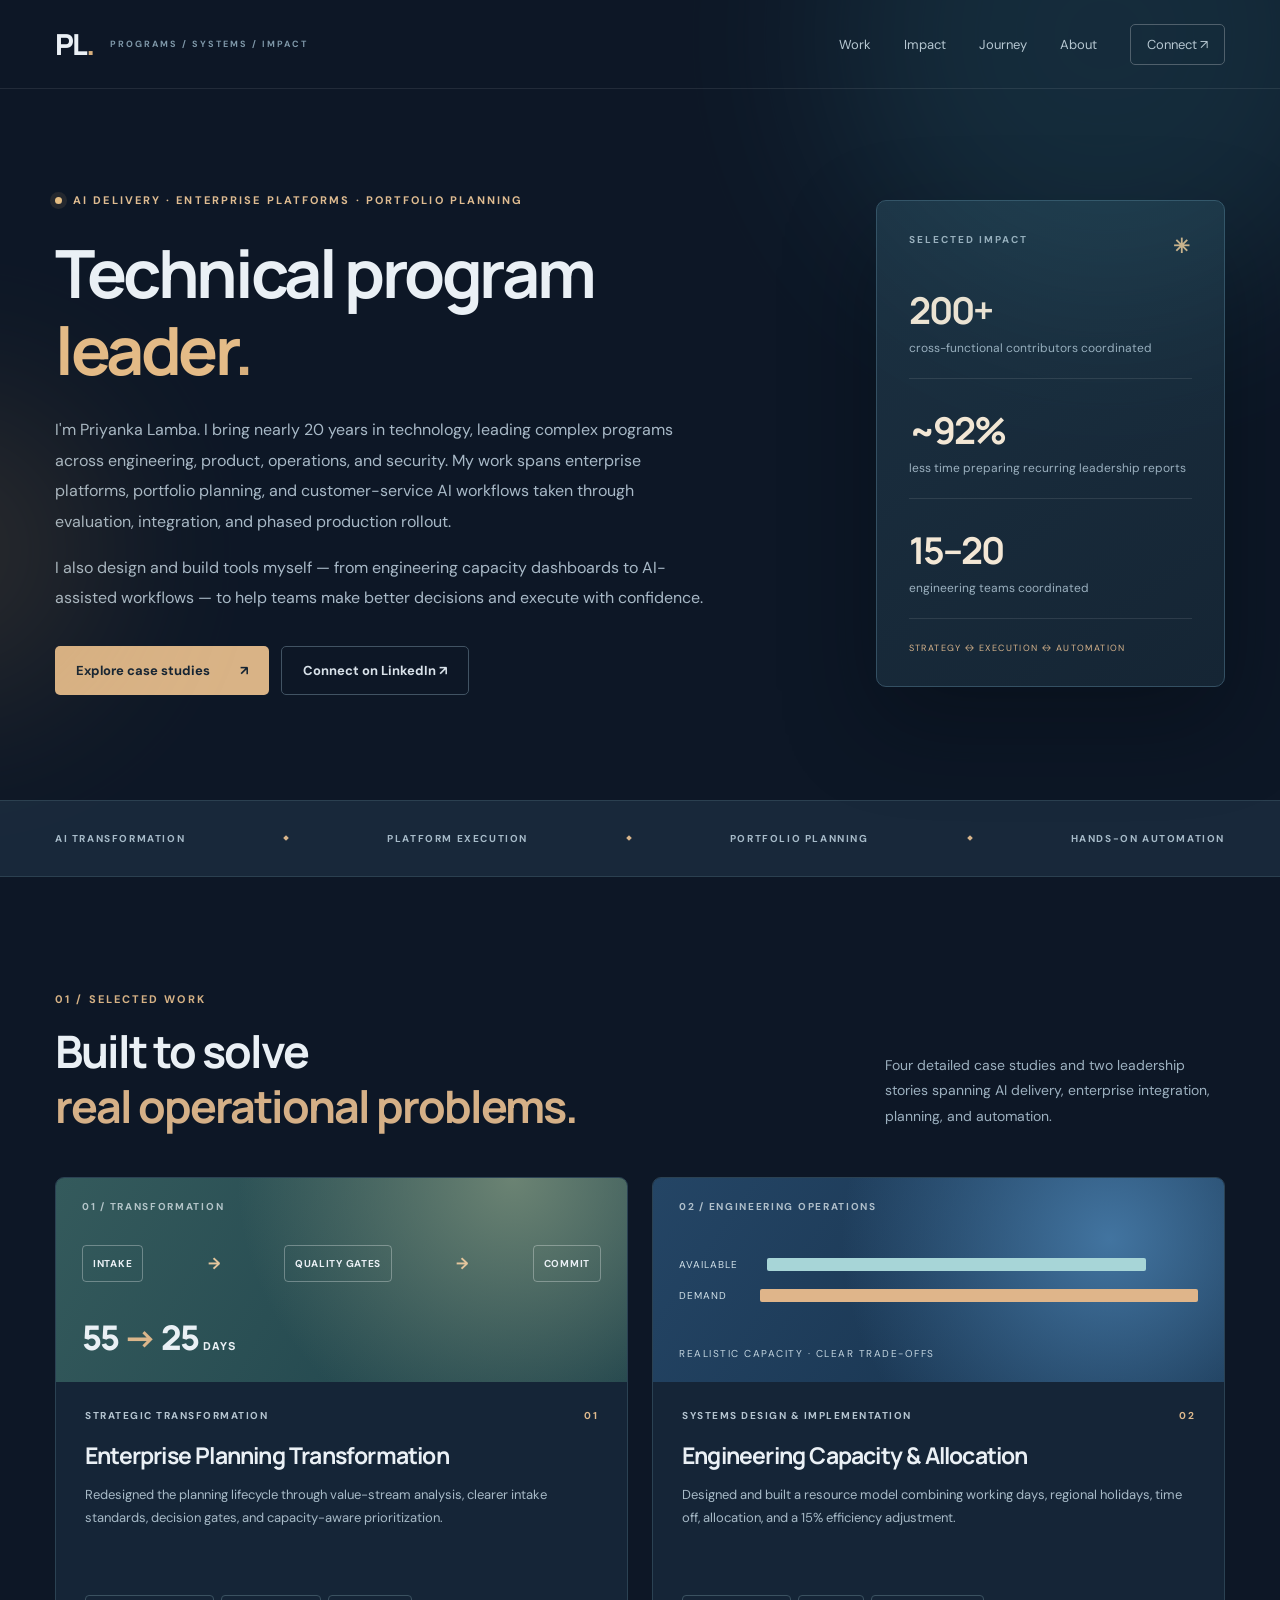
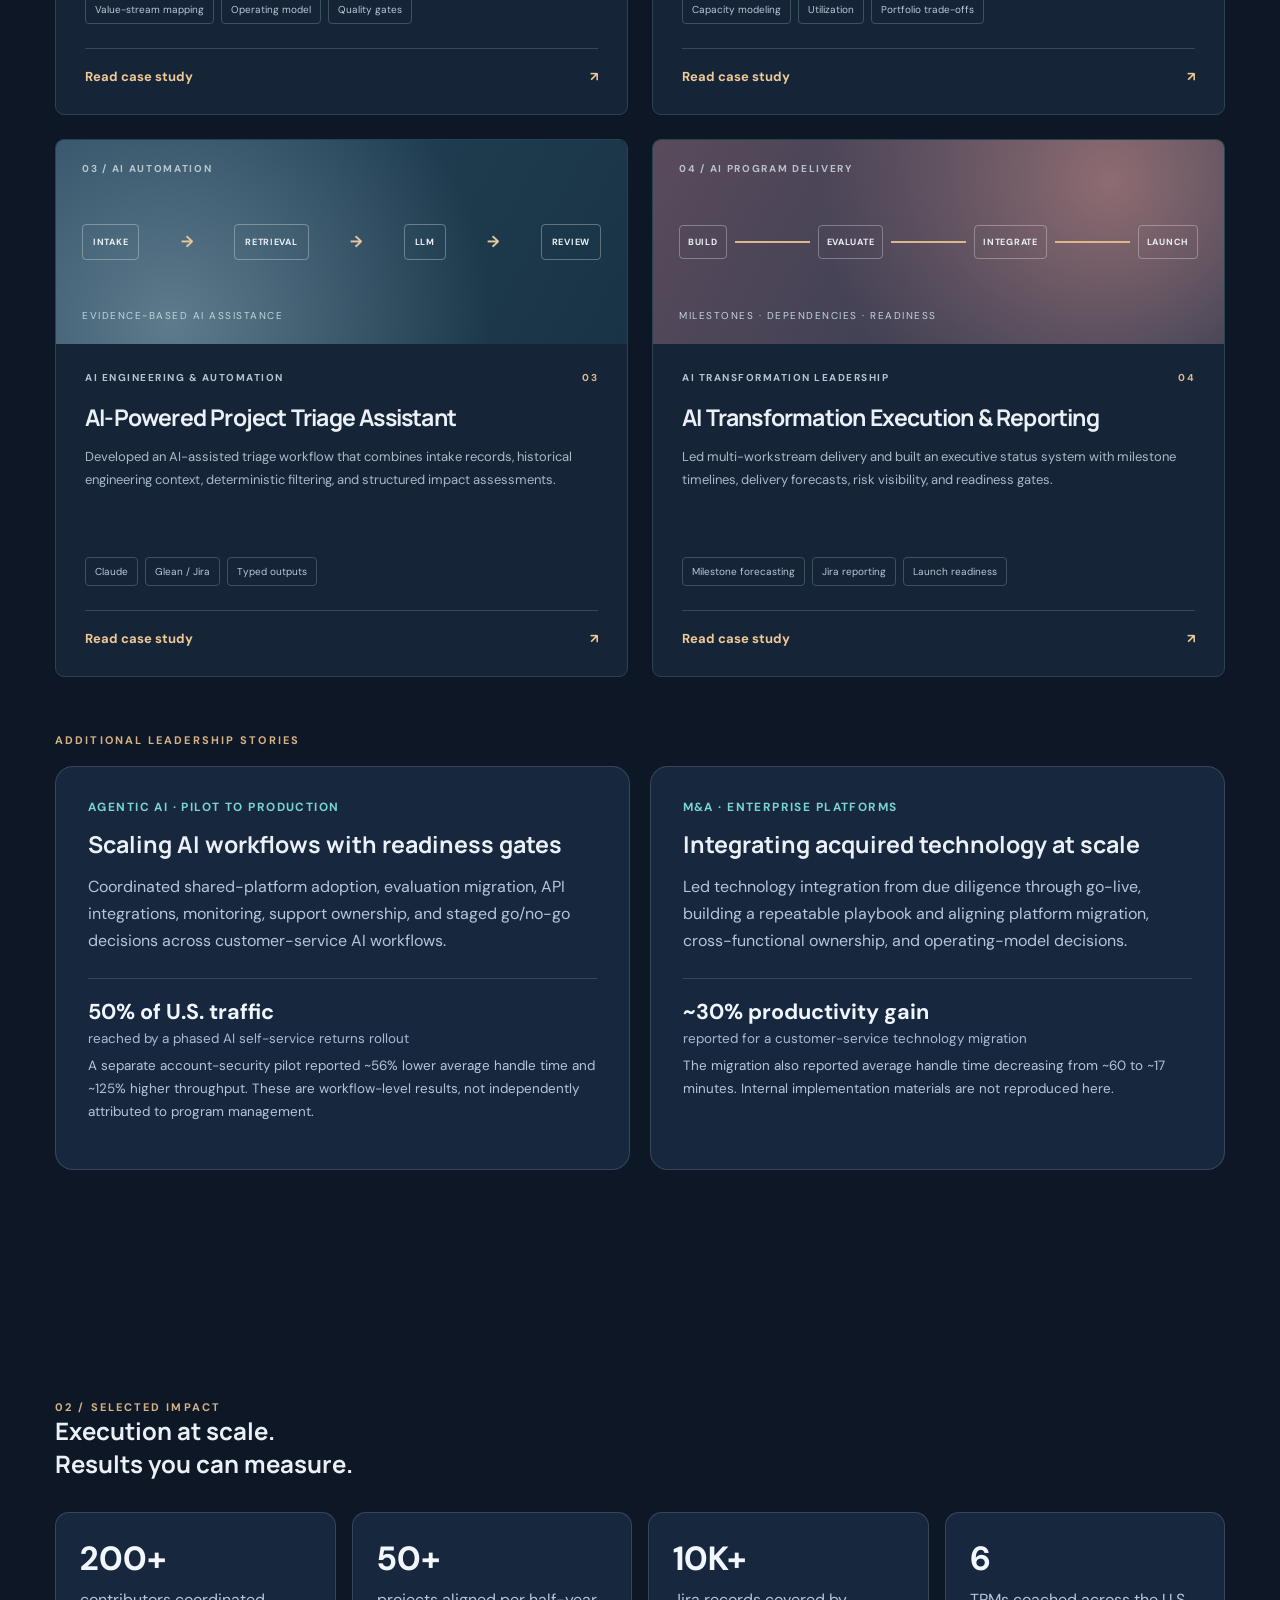
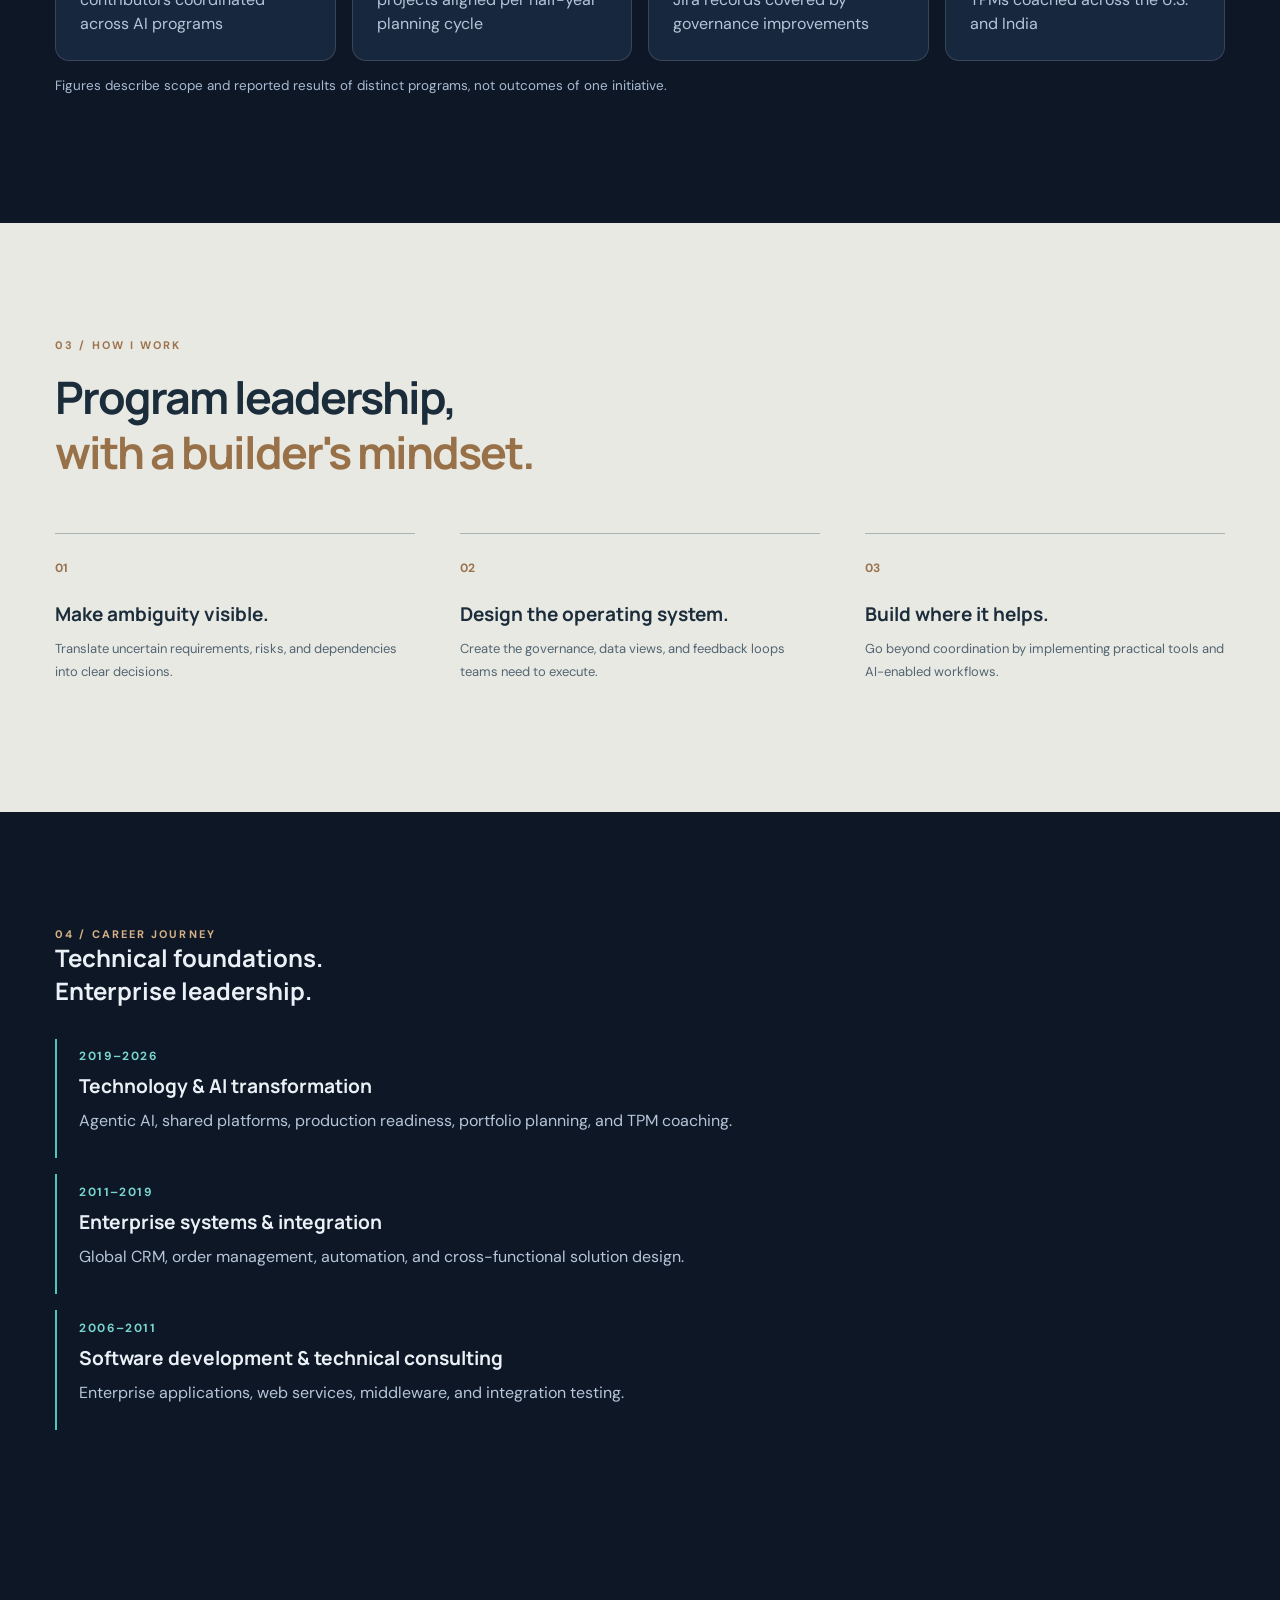
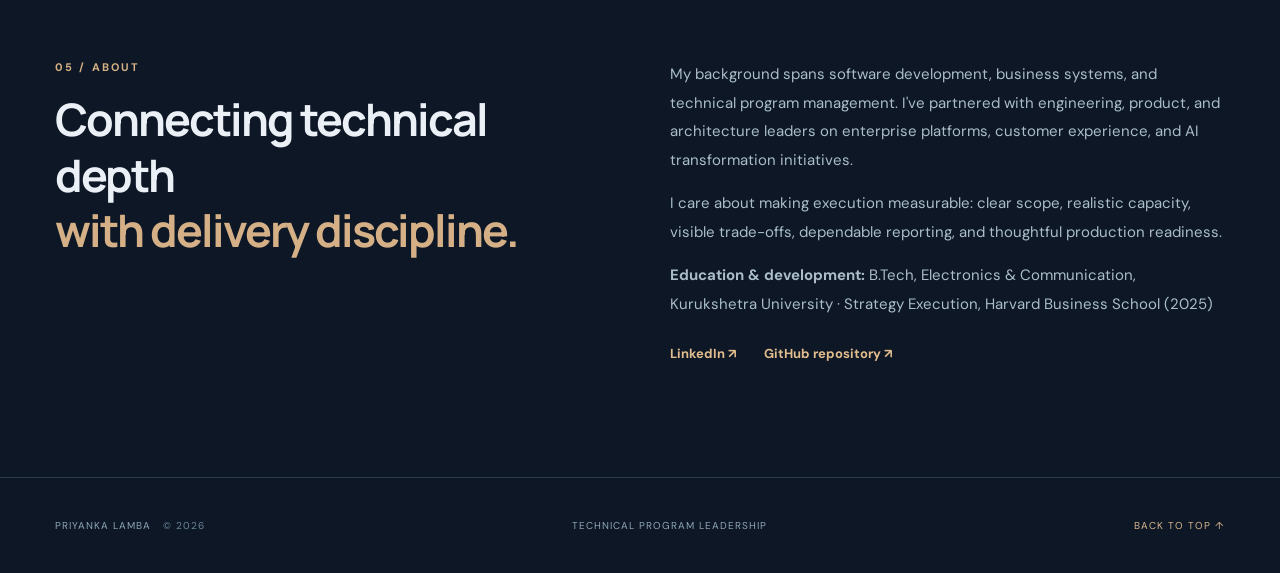
==== commit 225f5b1e: "Clarify portfolio introduction around AI delivery and hands-on technical leadership" ====
--- a/index.html
+++ b/index.html
@@ -3,7 +3,7 @@
 <head>
 <meta charset="utf-8"><meta name="viewport" content="width=device-width, initial-scale=1">
 <meta name="theme-color" content="#101b2c">
-<meta name="description" content="Technology and AI transformation leadership portfolio spanning agentic AI delivery, enterprise platforms, and measurable technical programs.">
+<meta name="description" content="Priyanka Lamba — technical program leader with nearly 20 years in technology, spanning AI delivery, enterprise platforms, portfolio planning, and hands-on tool development.">
 <title>Priyanka Lamba | Technical Program Leadership</title>
 <link rel="preconnect" href="https://fonts.googleapis.com">
 <link rel="preconnect" href="https://fonts.gstatic.com" crossorigin>
@@ -21,10 +21,11 @@
 <main id="top">
 <section class="hero shell">
   <div class="hero-main">
-    <div class="eyebrow"><span class="live-dot"></span> AI TRANSFORMATION · ENTERPRISE PLATFORMS · TECHNICAL PROGRAMS</div>
-    <h1>Building clarity, scale,<br>and <em>measurable impact</em><br>across technology<span class="period">.</span></h1>
-    <p class="hero-copy">I'm Priyanka Lamba — a technology and AI transformation leader with nearly 20 years across software development, enterprise platforms, and technical programs. I connect strategy, engineering execution, and hands-on automation to help complex teams deliver.</p>
-    <div class="hero-actions"><a class="button primary" href="#work">Explore case studies <span>↗</span></a><a class="button secondary" href="https://github.com/priyankalamba026" target="_blank" rel="noopener noreferrer">GitHub profile ↗</a></div>
+    <div class="eyebrow"><span class="live-dot"></span> AI DELIVERY · ENTERPRISE PLATFORMS · PORTFOLIO PLANNING</div>
+    <h1>Technical program<br><em>leader</em><span class="period">.</span></h1>
+    <p class="hero-copy">I'm Priyanka Lamba. I bring nearly 20 years in technology, leading complex programs across engineering, product, operations, and security. My work spans enterprise platforms, portfolio planning, and customer-service AI workflows taken through evaluation, integration, and phased production rollout.</p>
+    <p class="hero-copy">I also design and build tools myself — from engineering capacity dashboards to AI-assisted workflows — to help teams make better decisions and execute with confidence.</p>
+    <div class="hero-actions"><a class="button primary" href="#work">Explore case studies <span>↗</span></a><a class="button secondary" href="https://www.linkedin.com/in/priyankalamba/" target="_blank" rel="noopener noreferrer">Connect on LinkedIn ↗</a></div>
   </div>
   <aside class="hero-aside">
     <div class="aside-top"><span>SELECTED IMPACT</span><span class="sparkle">✳</span></div>
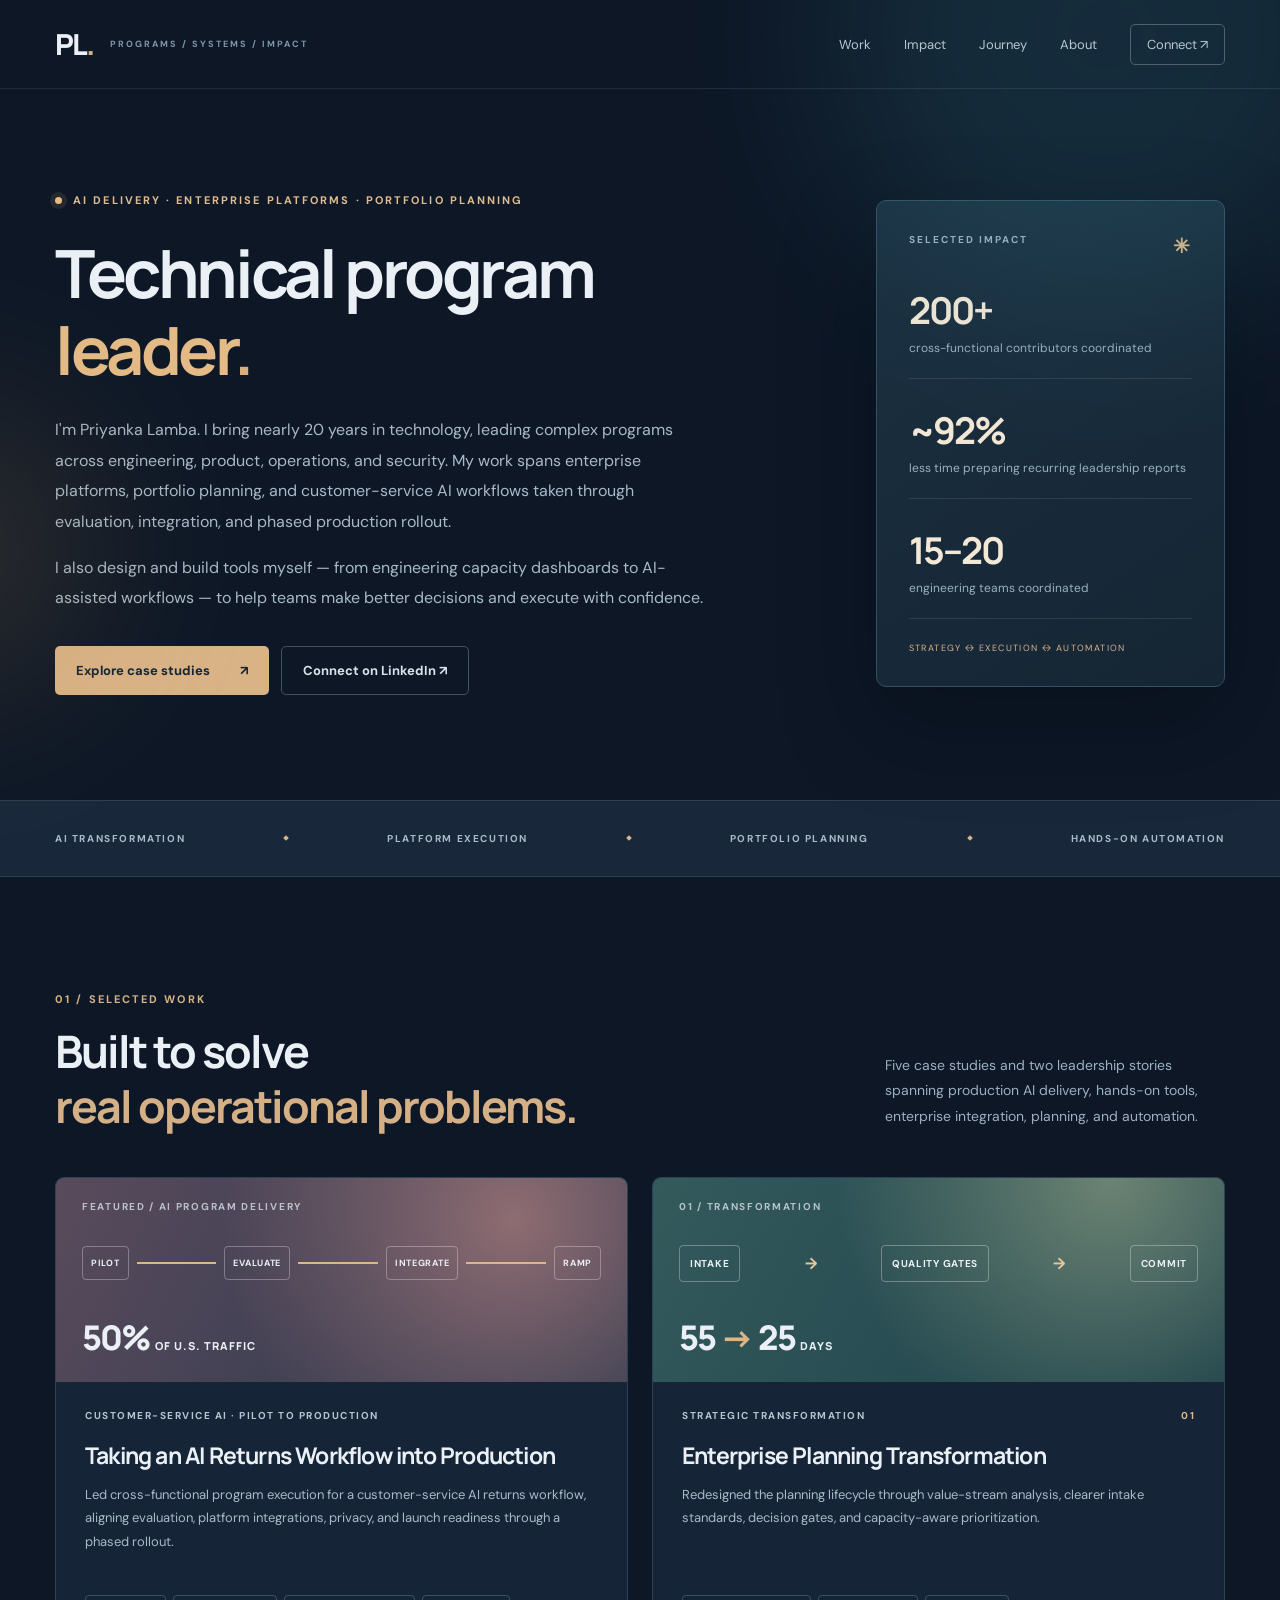
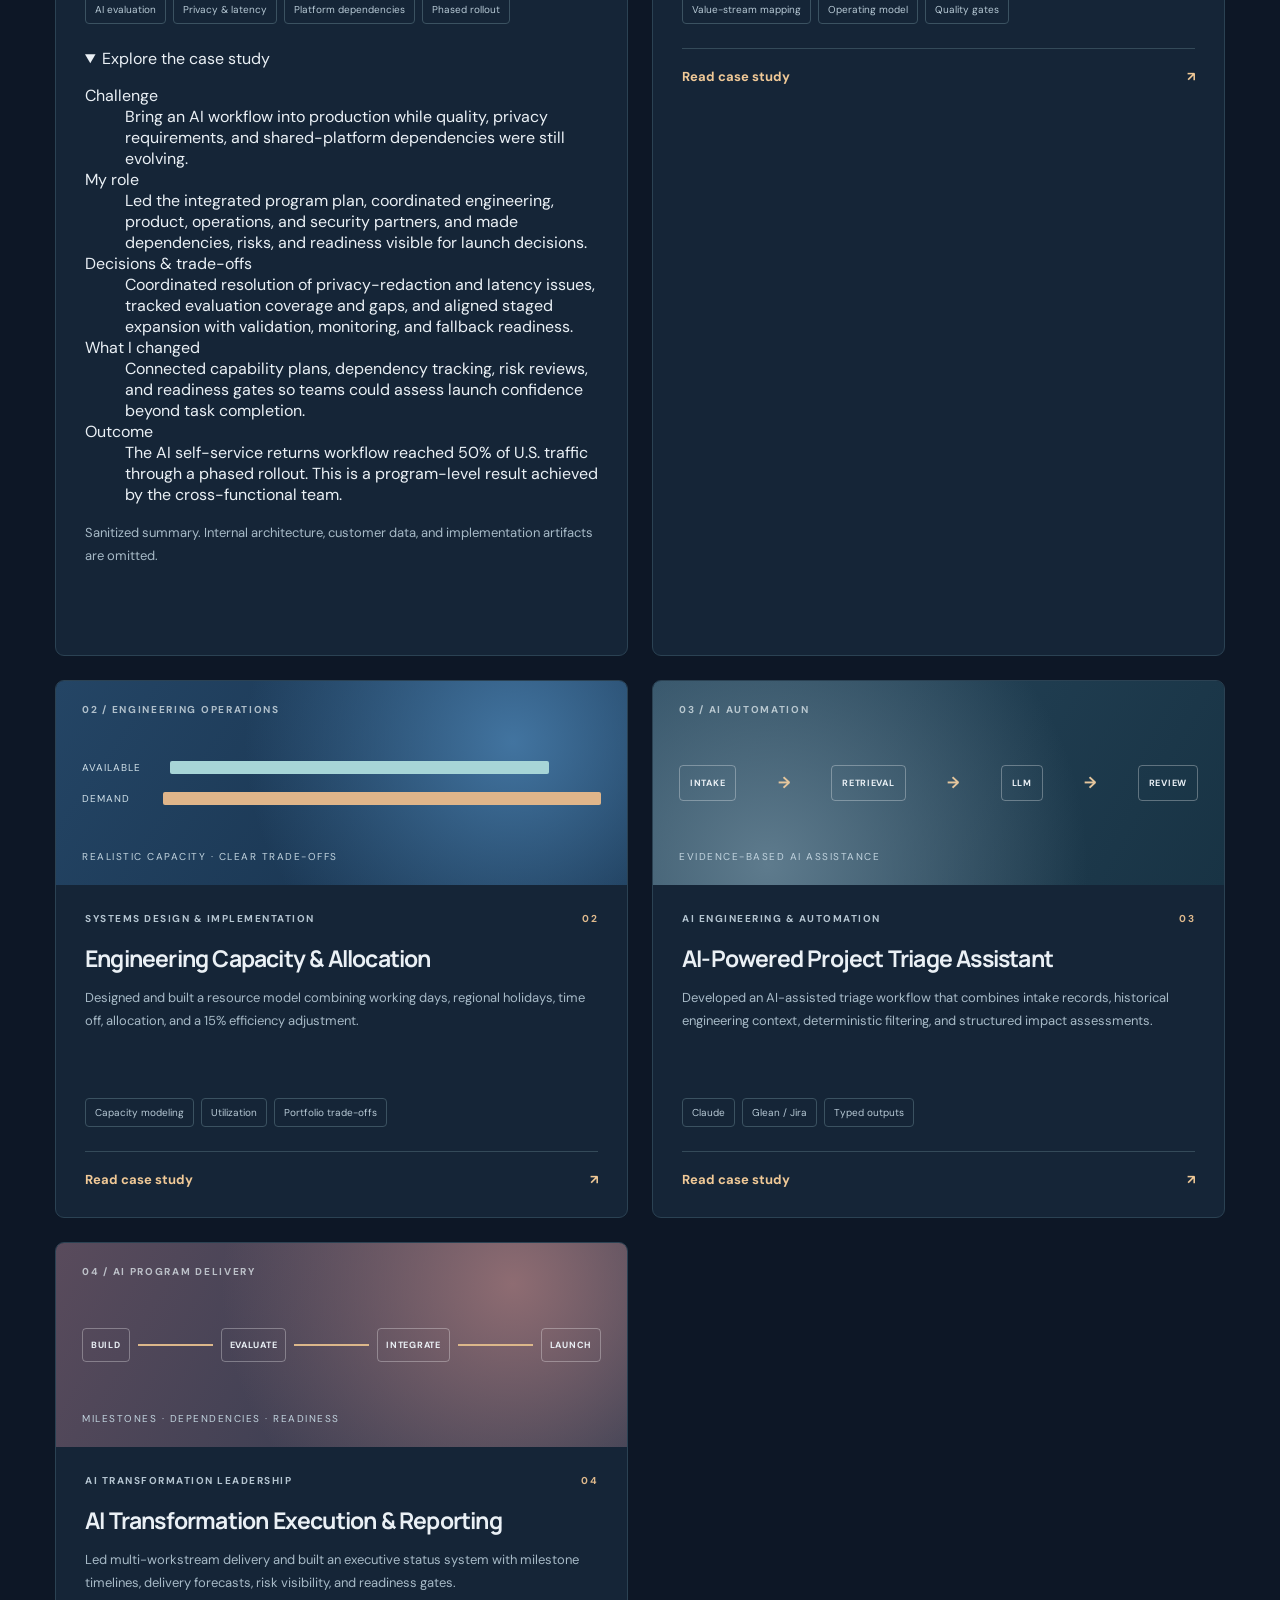
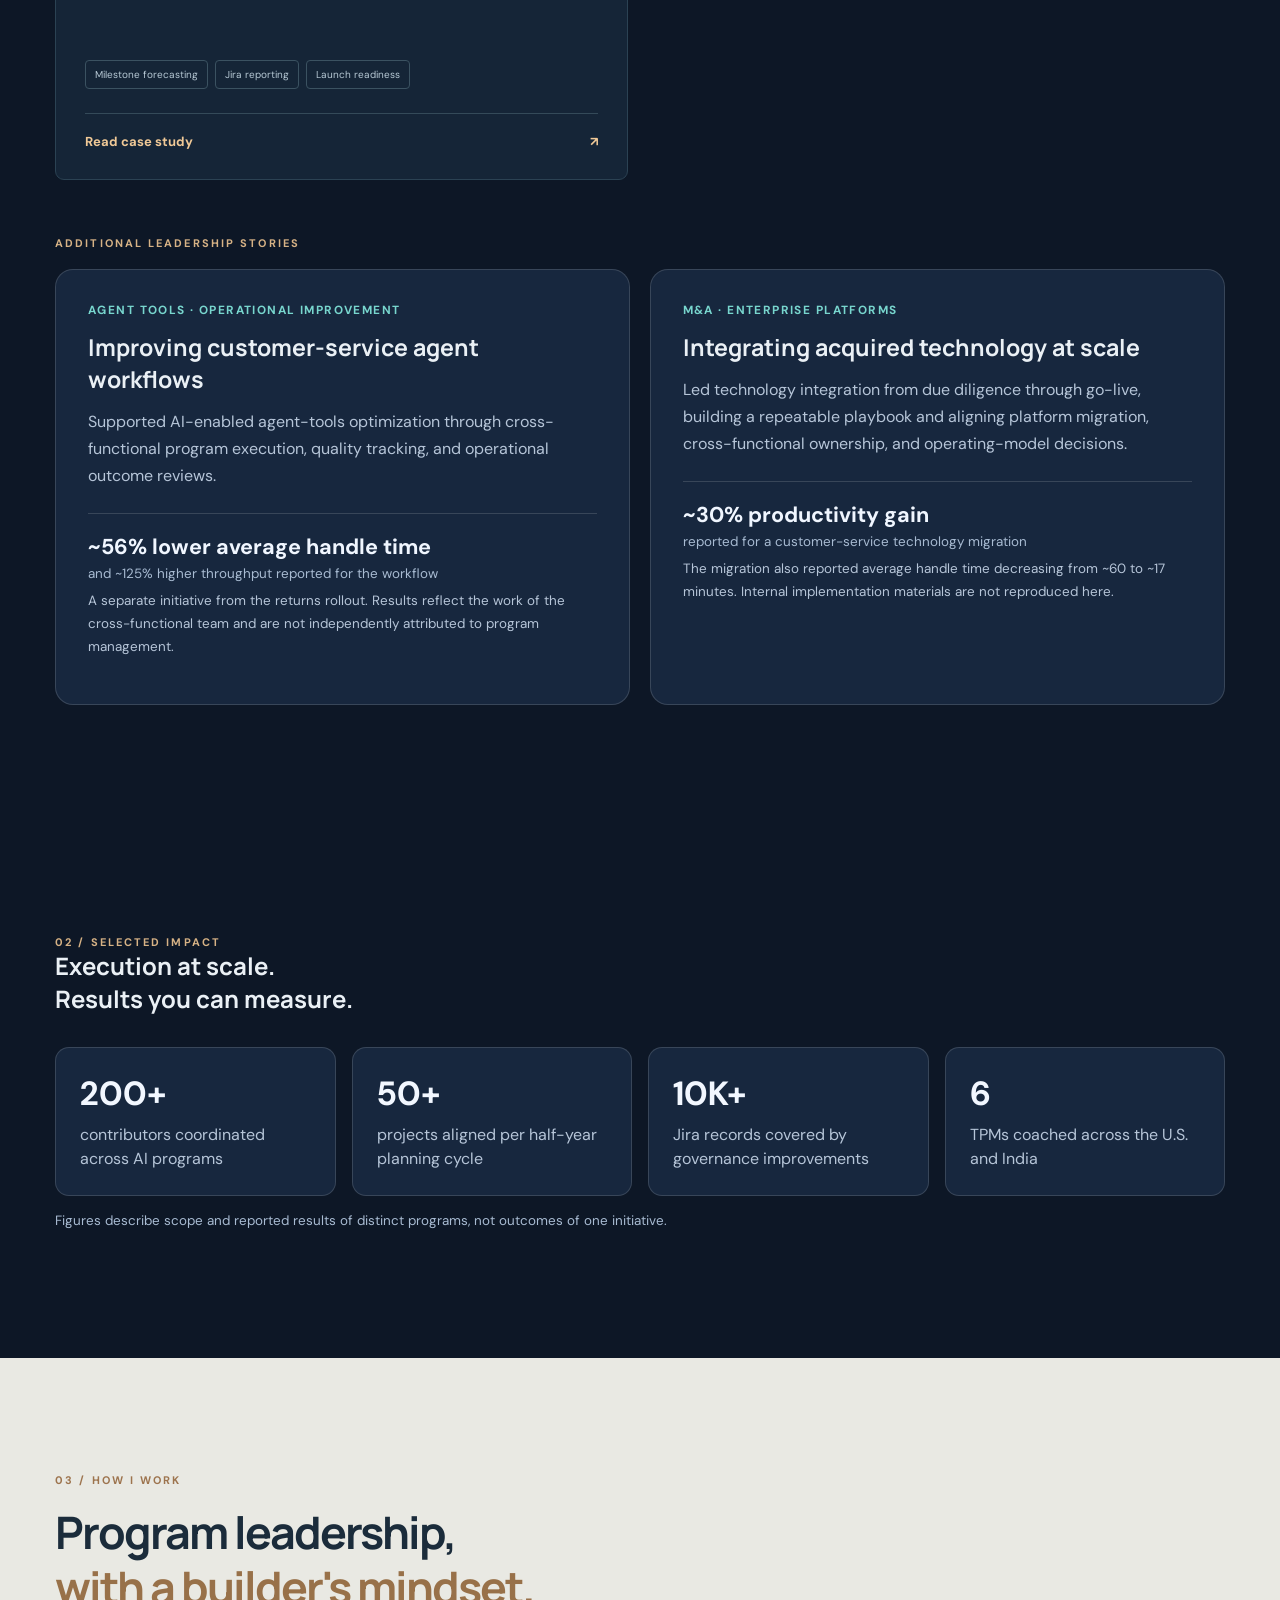
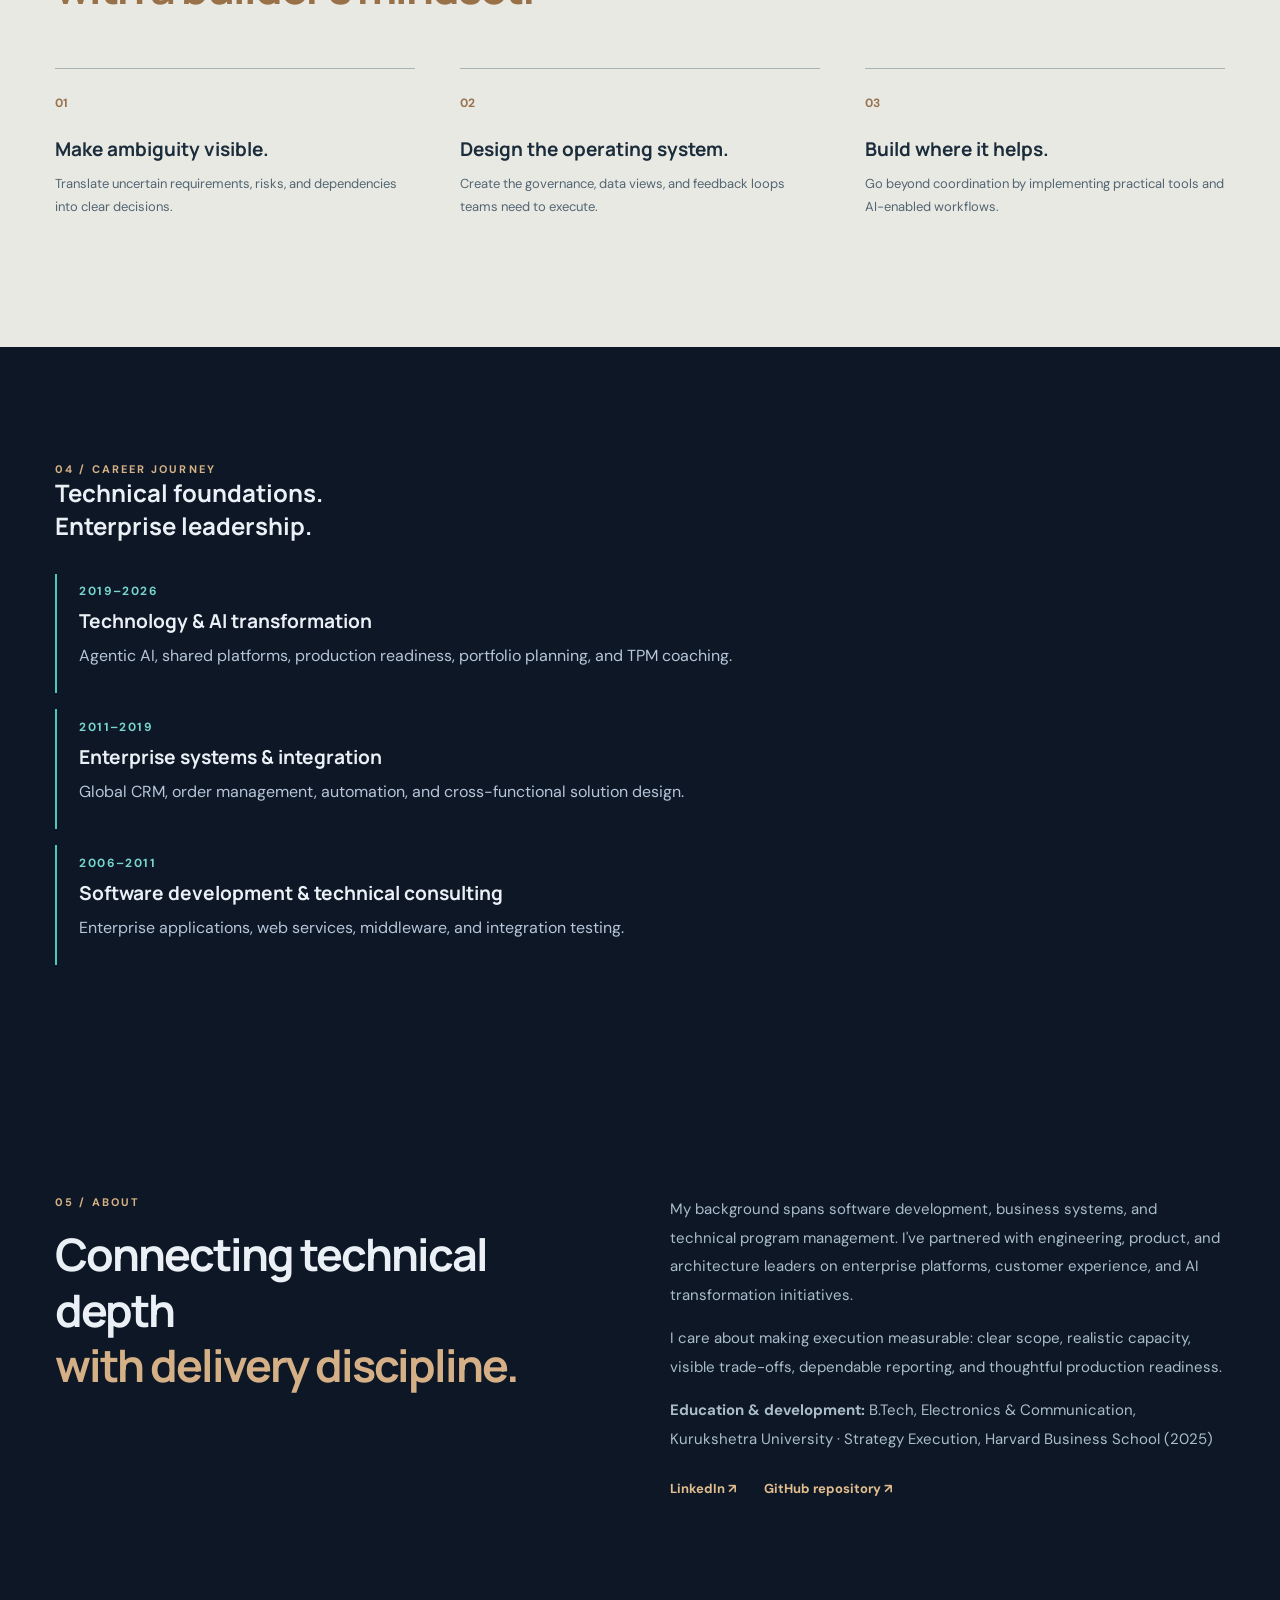
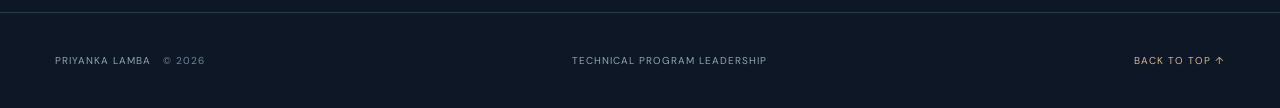
==== commit 1eb74044: "Feature production AI rollout with ownership, trade-offs, and outcome" ====
--- a/index.html
+++ b/index.html
@@ -37,8 +37,23 @@
 </section>
 <section class="marquee"><div class="shell marquee-inner"><span>AI TRANSFORMATION</span><i></i><span>PLATFORM EXECUTION</span><i></i><span>PORTFOLIO PLANNING</span><i></i><span>HANDS-ON AUTOMATION</span></div></section>
 <section class="section shell" id="work">
-  <div class="section-heading"><div><div class="eyebrow muted">01 / SELECTED WORK</div><h2>Built to solve<br><span>real operational problems.</span></h2></div><p>Four detailed case studies and two leadership stories spanning AI delivery, enterprise integration, planning, and automation.</p></div>
+  <div class="section-heading"><div><div class="eyebrow muted">01 / SELECTED WORK</div><h2>Built to solve<br><span>real operational problems.</span></h2></div><p>Five case studies and two leadership stories spanning production AI delivery, hands-on tools, enterprise integration, planning, and automation.</p></div>
   <div class="projects">
+    <article class="project-card featured production-feature">
+      <div class="card-art art-ai"><div class="art-label">FEATURED / AI PROGRAM DELIVERY</div><div class="timeline-art"><span>PILOT</span><i></i><span>EVALUATE</span><i></i><span>INTEGRATE</span><i></i><span>RAMP</span></div><div class="art-number">50% <small>OF U.S. TRAFFIC</small></div></div>
+      <div class="card-content"><div class="card-top"><span class="category">CUSTOMER-SERVICE AI · PILOT TO PRODUCTION</span></div><h3>Taking an AI Returns Workflow into Production</h3><p>Led cross-functional program execution for a customer-service AI returns workflow, aligning evaluation, platform integrations, privacy, and launch readiness through a phased rollout.</p><div class="chips"><span>AI evaluation</span><span>Privacy &amp; latency</span><span>Platform dependencies</span><span>Phased rollout</span></div>
+        <details class="case-details" open><summary>Explore the case study</summary>
+          <dl class="case-facts">
+            <div><dt>Challenge</dt><dd>Bring an AI workflow into production while quality, privacy requirements, and shared-platform dependencies were still evolving.</dd></div>
+            <div><dt>My role</dt><dd>Led the integrated program plan, coordinated engineering, product, operations, and security partners, and made dependencies, risks, and readiness visible for launch decisions.</dd></div>
+            <div><dt>Decisions &amp; trade-offs</dt><dd>Coordinated resolution of privacy-redaction and latency issues, tracked evaluation coverage and gaps, and aligned staged expansion with validation, monitoring, and fallback readiness.</dd></div>
+            <div><dt>What I changed</dt><dd>Connected capability plans, dependency tracking, risk reviews, and readiness gates so teams could assess launch confidence beyond task completion.</dd></div>
+            <div><dt>Outcome</dt><dd>The AI self-service returns workflow reached 50% of U.S. traffic through a phased rollout. This is a program-level result achieved by the cross-functional team.</dd></div>
+          </dl>
+          <p class="story-note">Sanitized summary. Internal architecture, customer data, and implementation artifacts are omitted.</p>
+        </details>
+      </div>
+    </article>
     <article class="project-card featured">
       <div class="card-art art-planning"><div class="art-label">01 / TRANSFORMATION</div><div class="stepper"><span>INTAKE</span><b>→</b><span>QUALITY GATES</span><b>→</b><span>COMMIT</span></div><div class="art-number">55 <span>→</span> 25 <small>DAYS</small></div></div>
       <div class="card-content"><div class="card-top"><span class="category">STRATEGIC TRANSFORMATION</span><span class="index">01</span></div><h3>Enterprise Planning Transformation</h3><p>Redesigned the planning lifecycle through value-stream analysis, clearer intake standards, decision gates, and capacity-aware prioritization.</p><div class="chips"><span>Value-stream mapping</span><span>Operating model</span><span>Quality gates</span></div><a class="case-link" href="planning-transformation.pdf" target="_blank" rel="noopener">Read case study <span>↗</span></a></div>
@@ -59,7 +74,7 @@
   <div class="more-work">
     <div class="eyebrow muted">ADDITIONAL LEADERSHIP STORIES</div>
     <div class="story-grid">
-      <article class="story-card"><div class="story-kicker">AGENTIC AI · PILOT TO PRODUCTION</div><h3>Scaling AI workflows with readiness gates</h3><p>Coordinated shared-platform adoption, evaluation migration, API integrations, monitoring, support ownership, and staged go/no-go decisions across customer-service AI workflows.</p><div class="story-result"><strong>50% of U.S. traffic</strong><span>reached by a phased AI self-service returns rollout</span></div><p class="story-note">A separate account-security pilot reported ~56% lower average handle time and ~125% higher throughput. These are workflow-level results, not independently attributed to program management.</p></article>
+      <article class="story-card"><div class="story-kicker">AGENT TOOLS · OPERATIONAL IMPROVEMENT</div><h3>Improving customer-service agent workflows</h3><p>Supported AI-enabled agent-tools optimization through cross-functional program execution, quality tracking, and operational outcome reviews.</p><div class="story-result"><strong>~56% lower average handle time</strong><span>and ~125% higher throughput reported for the workflow</span></div><p class="story-note">A separate initiative from the returns rollout. Results reflect the work of the cross-functional team and are not independently attributed to program management.</p></article>
       <article class="story-card"><div class="story-kicker">M&amp;A · ENTERPRISE PLATFORMS</div><h3>Integrating acquired technology at scale</h3><p>Led technology integration from due diligence through go-live, building a repeatable playbook and aligning platform migration, cross-functional ownership, and operating-model decisions.</p><div class="story-result"><strong>~30% productivity gain</strong><span>reported for a customer-service technology migration</span></div><p class="story-note">The migration also reported average handle time decreasing from ~60 to ~17 minutes. Internal implementation materials are not reproduced here.</p></article>
     </div>
   </div>
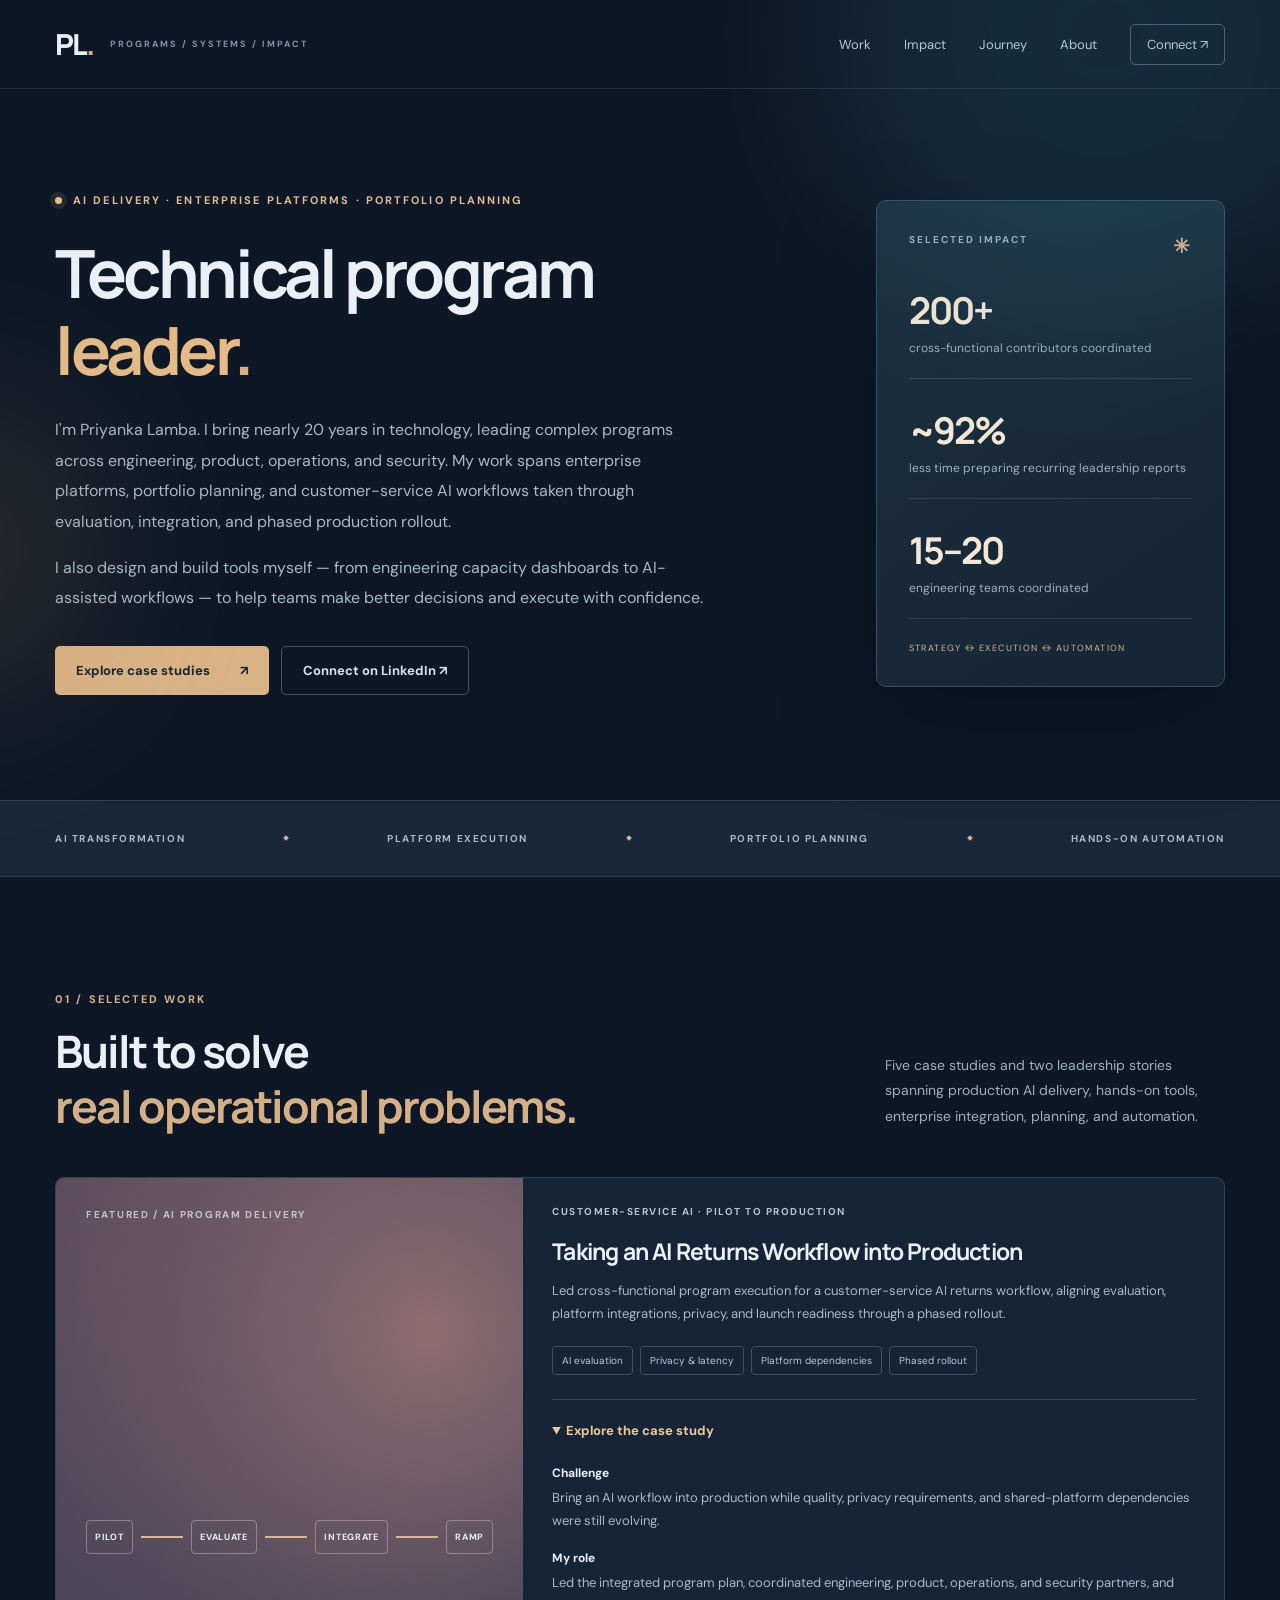
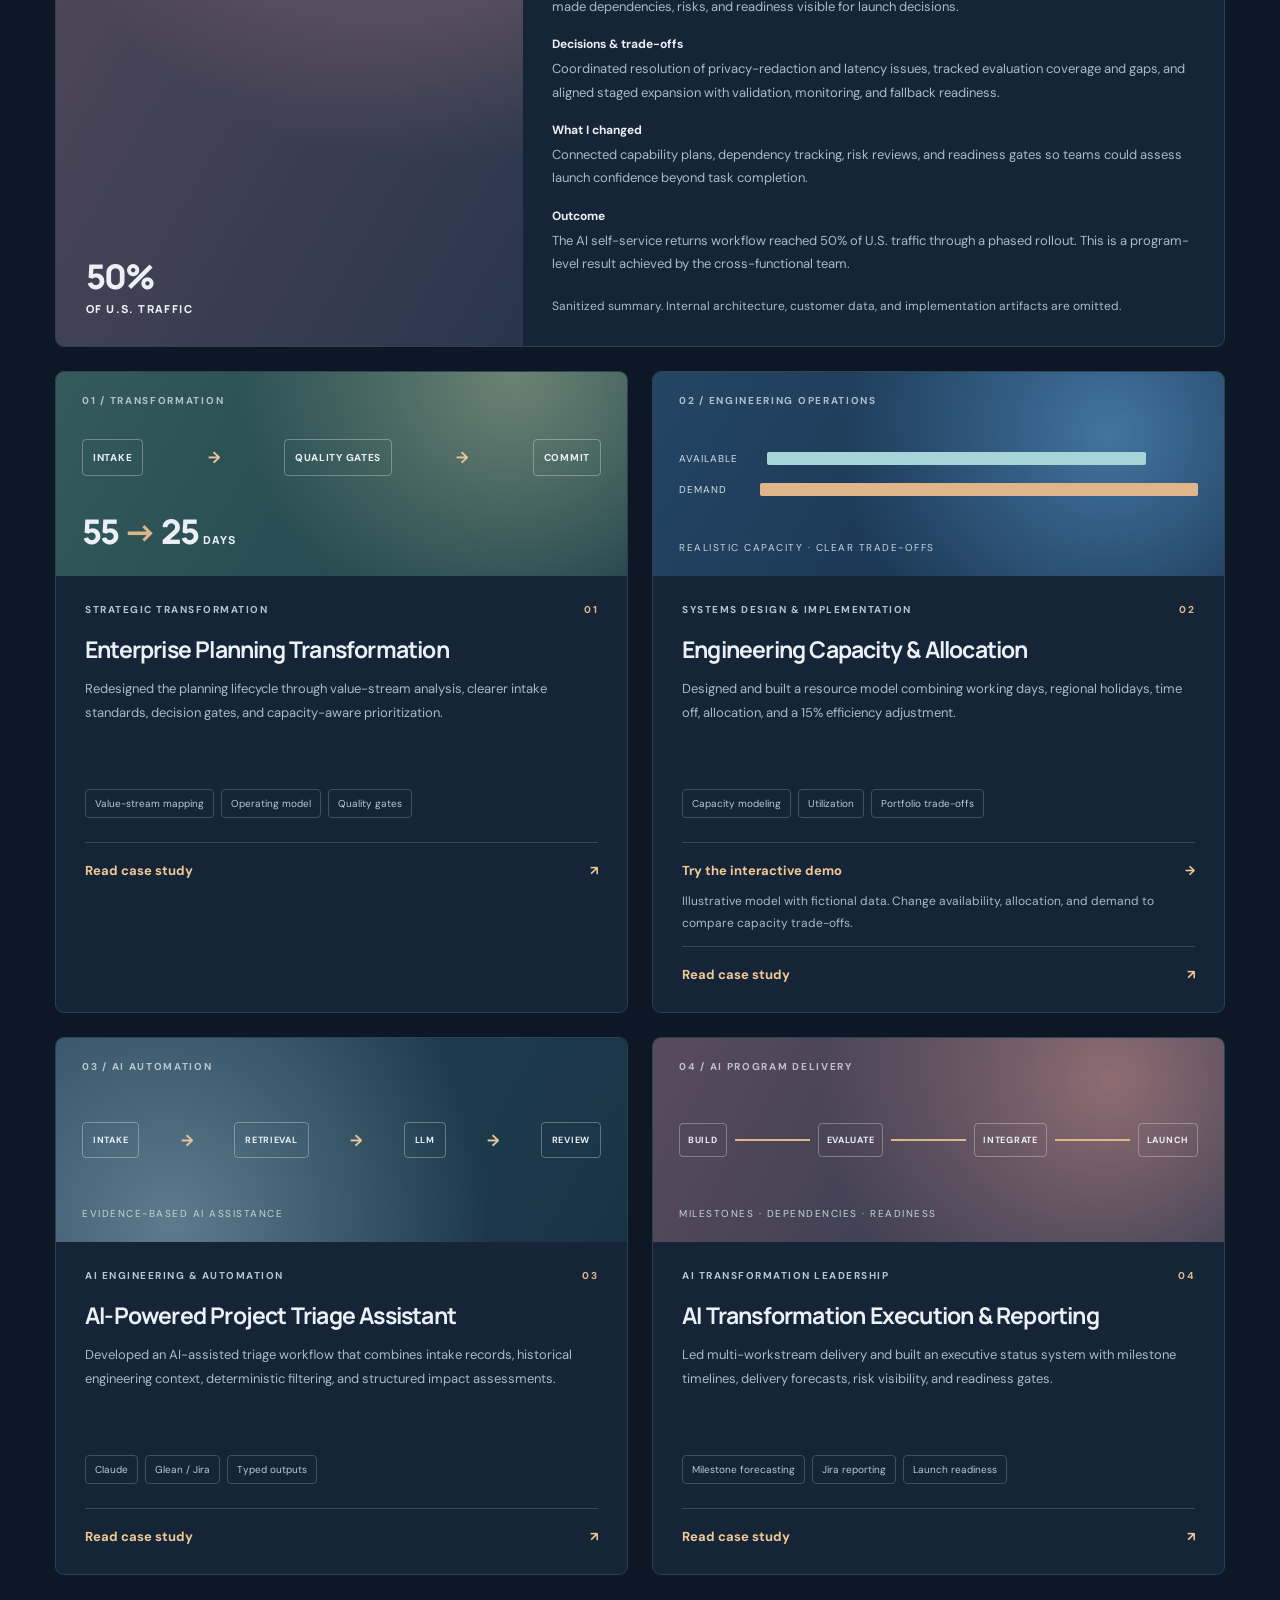
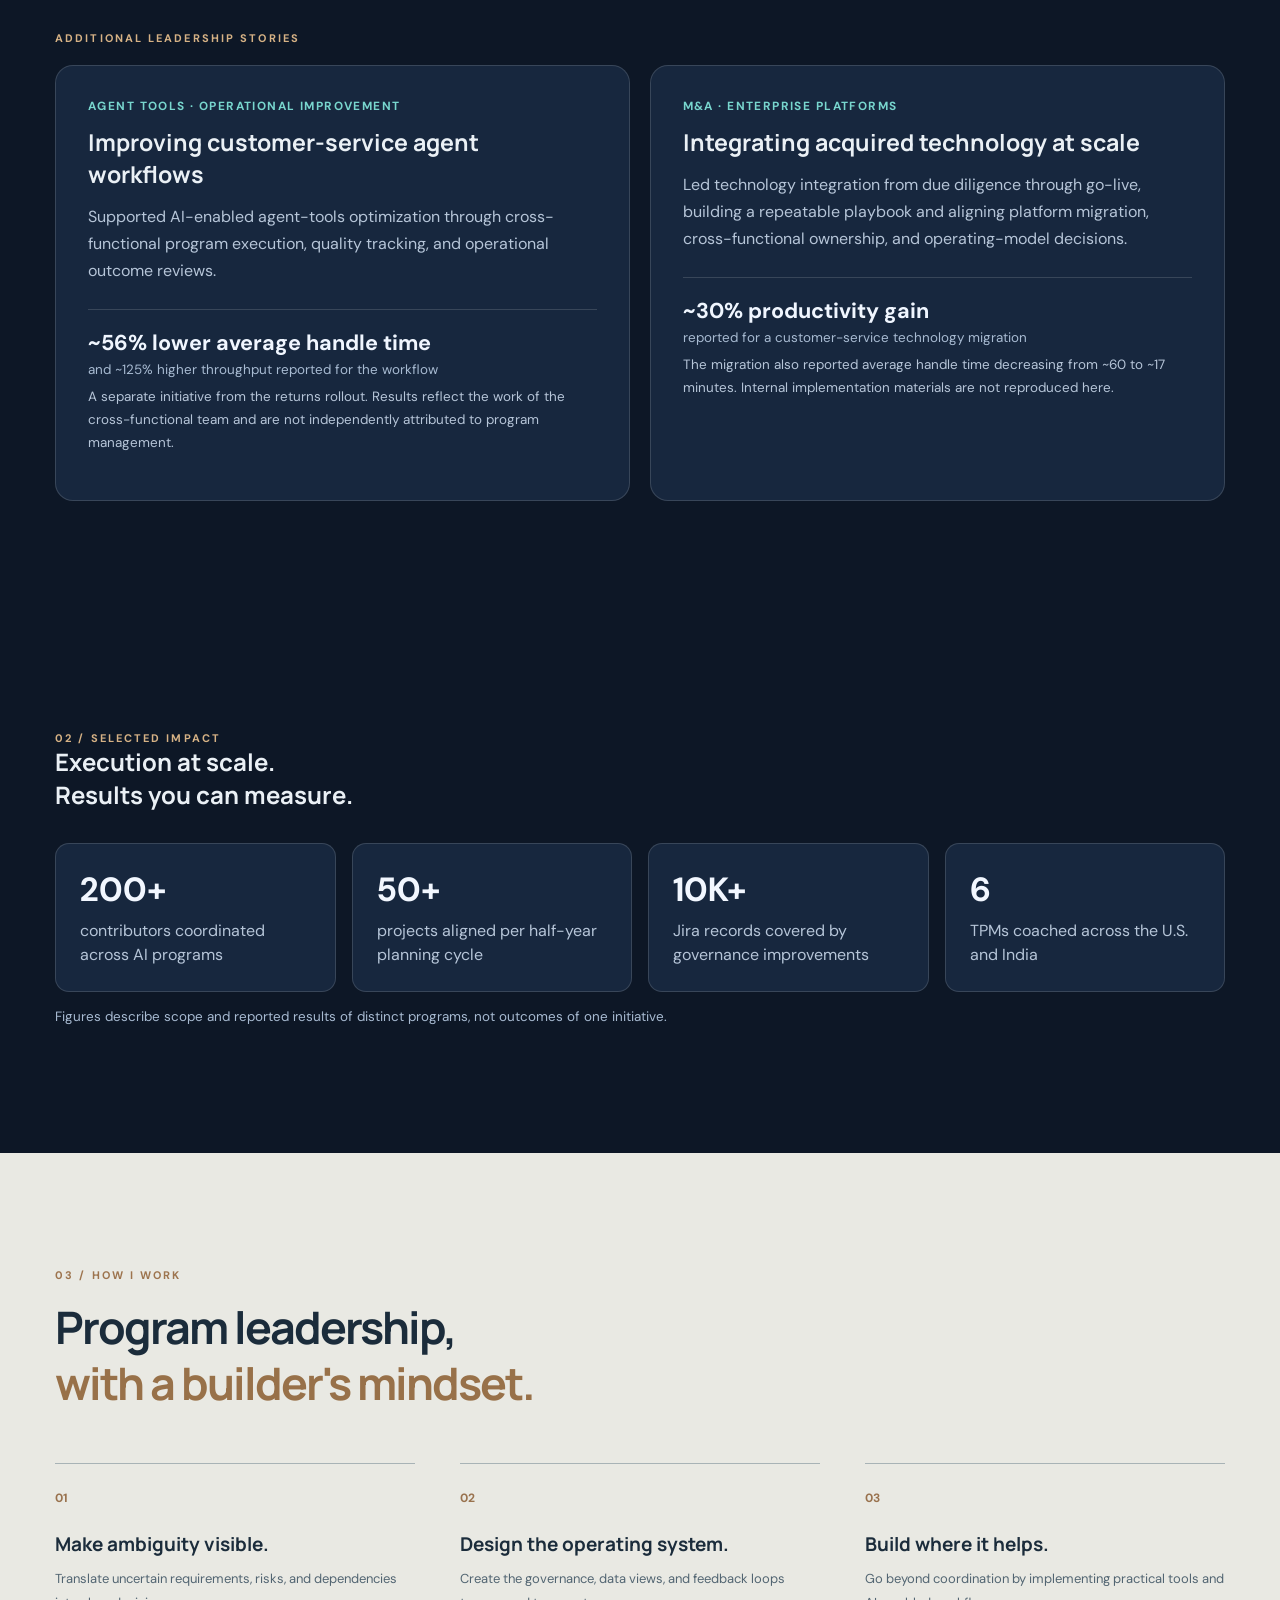
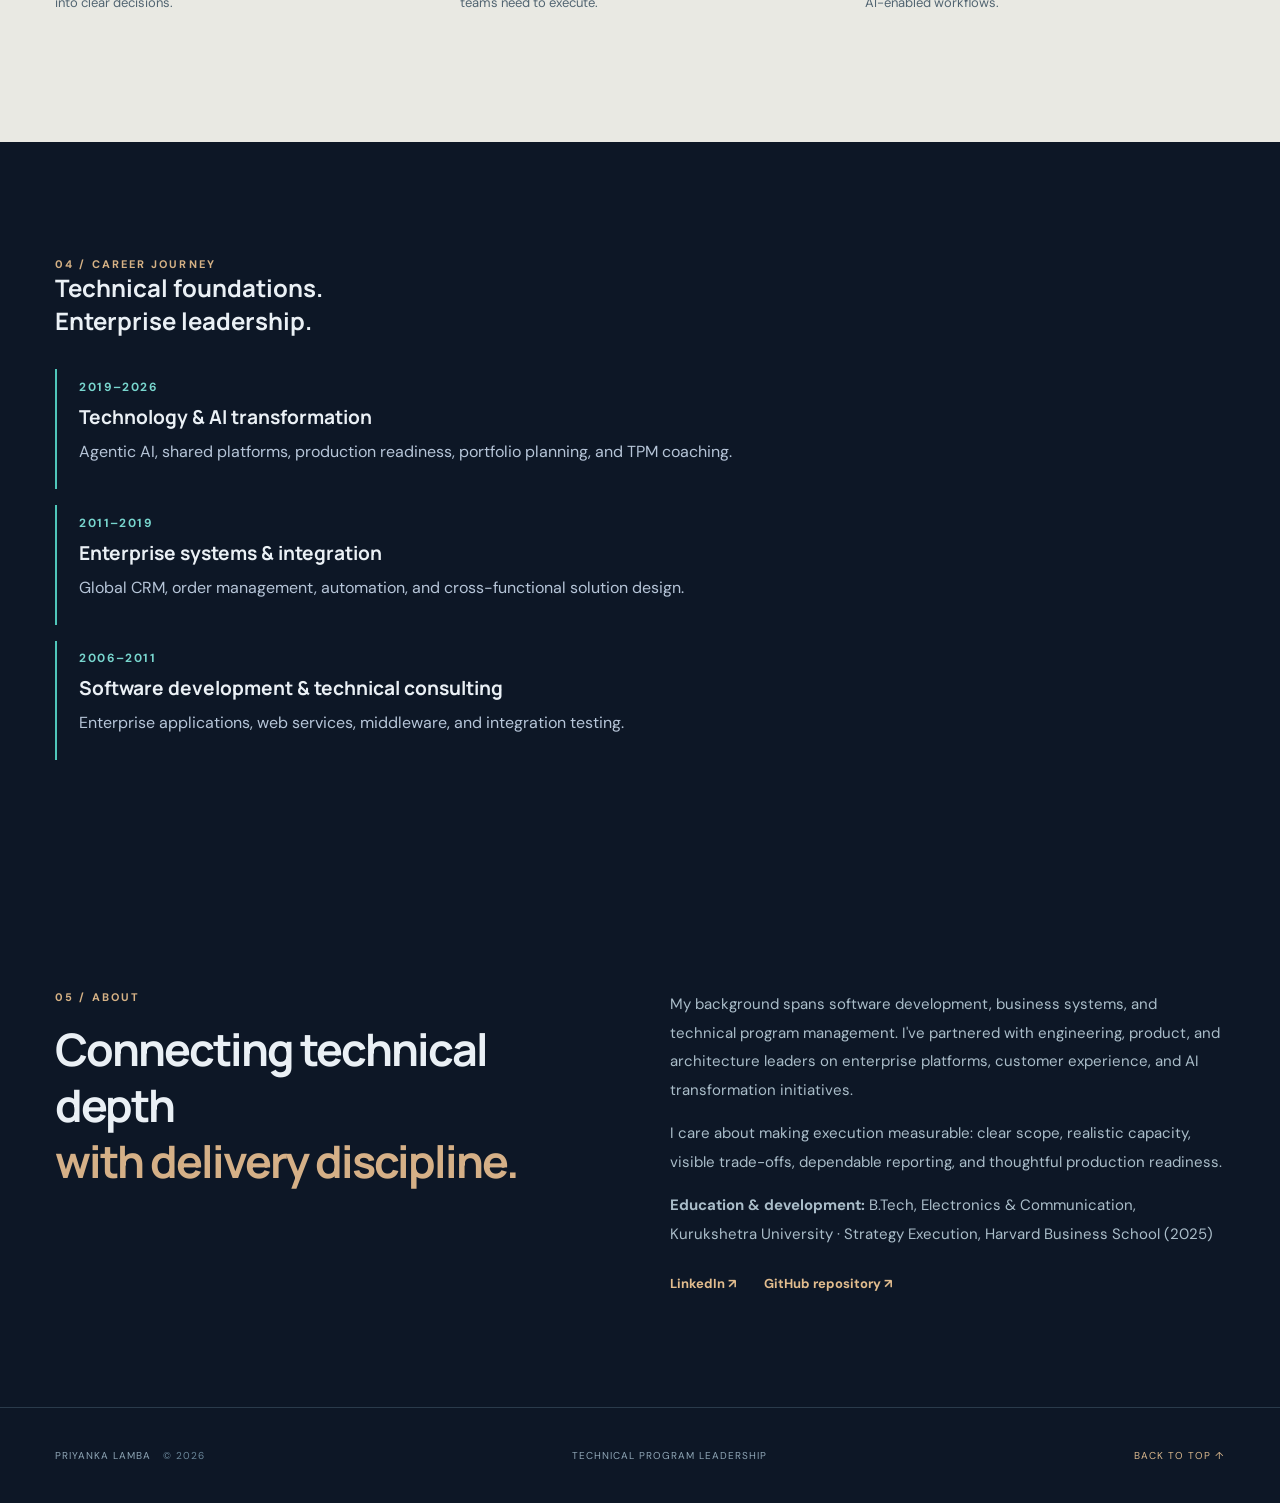
==== commit d3bae6ee: "Link capacity case study to interactive planning demonstration" ====
--- a/index.html
+++ b/index.html
@@ -60,7 +60,7 @@
     </article>
     <article class="project-card">
       <div class="card-art art-capacity"><div class="art-label">02 / ENGINEERING OPERATIONS</div><div class="capacity-bars"><div><span>AVAILABLE</span><b style="width:73%"></b></div><div><span>DEMAND</span><b style="width:94%"></b></div></div><div class="art-caption">REALISTIC CAPACITY · CLEAR TRADE-OFFS</div></div>
-      <div class="card-content"><div class="card-top"><span class="category">SYSTEMS DESIGN & IMPLEMENTATION</span><span class="index">02</span></div><h3>Engineering Capacity & Allocation</h3><p>Designed and built a resource model combining working days, regional holidays, time off, allocation, and a 15% efficiency adjustment.</p><div class="chips"><span>Capacity modeling</span><span>Utilization</span><span>Portfolio trade-offs</span></div><a class="case-link" href="engineering-capacity.pdf" target="_blank" rel="noopener">Read case study <span>↗</span></a></div>
+      <div class="card-content"><div class="card-top"><span class="category">SYSTEMS DESIGN & IMPLEMENTATION</span><span class="index">02</span></div><h3>Engineering Capacity & Allocation</h3><p>Designed and built a resource model combining working days, regional holidays, time off, allocation, and a 15% efficiency adjustment.</p><div class="chips"><span>Capacity modeling</span><span>Utilization</span><span>Portfolio trade-offs</span></div><a class="case-link" href="capacity-demo.html">Try the interactive demo <span>→</span></a><p style="min-height:0;margin:12px 0;font-size:12px">Illustrative model with fictional data. Change availability, allocation, and demand to compare capacity trade-offs.</p><a class="case-link" href="engineering-capacity.pdf" target="_blank" rel="noopener">Read case study <span>↗</span></a></div>
     </article>
     <article class="project-card">
       <div class="card-art art-triage"><div class="art-label">03 / AI AUTOMATION</div><div class="triage-flow"><span>INTAKE</span><b>→</b><span>RETRIEVAL</span><b>→</b><span>LLM</span><b>→</b><span>REVIEW</span></div><div class="art-caption">EVIDENCE-BASED AI ASSISTANCE</div></div>
--- a/styles.css
+++ b/styles.css
@@ -1,3 +1,19 @@
 *{box-sizing:border-box}html{scroll-behavior:smooth}body{margin:0;background:#0d1726;color:#eaf0f5;font-family:'DM Sans',Arial,sans-serif;overflow-x:hidden}a{color:inherit;text-decoration:none}.shell{width:min(1170px,calc(100% - 72px));margin:auto}.ambient{position:absolute;pointer-events:none;border-radius:50%;filter:blur(90px);opacity:.18}.ambient-one{width:550px;height:550px;top:-240px;right:-100px;background:#39899a}.ambient-two{width:300px;height:300px;top:400px;left:-200px;background:#b68b50}.site-header{position:relative;z-index:3;border-bottom:1px solid #ffffff16}.nav{height:88px;display:flex;justify-content:space-between;align-items:center}.brand{display:flex;align-items:center;gap:17px}.brand-mark{font-family:Manrope,sans-serif;font-size:29px;font-weight:800;letter-spacing:-2px}.brand-dot,.period{color:#d8b07d}.brand-caption{color:#7f98a9;font-size:9px;letter-spacing:2px;font-weight:700}.nav nav{display:flex;align-items:center;gap:33px}.nav nav a{font-size:13px;color:#b6c7d1}.nav nav a:hover,.about-links a:hover{color:#e2bd8e}.nav-contact{border:1px solid #50606c;padding:11px 16px;border-radius:5px}.hero{padding:104px 0 105px;display:grid;grid-template-columns:minmax(0,1.6fr) minmax(270px,.75fr);gap:75px;align-items:center}.eyebrow{font-size:11px;letter-spacing:2.1px;font-weight:700;color:#dfbc91;display:flex;align-items:center;gap:11px}.live-dot{width:7px;height:7px;background:#e4bd83;border-radius:50%;box-shadow:0 0 0 5px #e4bd831a}h1,h2,h3,p{margin-top:0}h1,h2,h3{font-family:Manrope,Arial,sans-serif}h1{font-size:clamp(42px,5.2vw,70px);line-height:1.16;letter-spacing:-3.4px;margin:27px 0}h1 em{font-style:normal;color:#e4bb87}.hero-copy{font-size:16px;line-height:1.9;color:#a8b9c7;max-width:650px}.hero-actions{display:flex;gap:12px;margin-top:32px;flex-wrap:wrap}.button{padding:15px 21px;border-radius:5px;font-size:13px;font-weight:700;display:inline-flex;align-items:center;gap:30px}.primary{background:#d9b386;color:#142332}.primary:hover{background:#f0cfa8}.secondary{border:1px solid #415363;color:#d9e2ea}.secondary:hover{border-color:#a1b5c6}.hero-aside{background:linear-gradient(145deg,#1b3041,#152534);padding:32px;border:1px solid #345063;border-radius:10px;box-shadow:0 35px 90px #050b1370}.aside-top{display:flex;justify-content:space-between;font-size:10px;letter-spacing:2px;color:#a2b4c1;font-weight:700}.sparkle{color:#dcb98b;font-size:20px}.metric{border-bottom:1px solid #ffffff19;padding:26px 0 22px}.metric strong{display:block;font-family:Manrope;font-size:37px;letter-spacing:-2px;color:#f3e7d5}.metric span{display:block;margin-top:5px;color:#9bb0bf;font-size:12px}.aside-bottom{font-size:9px;color:#d6b38b;letter-spacing:1.4px;padding-top:23px}.marquee{background:#18283a;border-block:1px solid #2b4050}.marquee-inner{min-height:75px;display:flex;align-items:center;justify-content:space-between;gap:15px}.marquee span{font-size:10px;letter-spacing:1.6px;color:#a7bbc9;font-weight:700}.marquee i{width:4px;height:4px;background:#d8b58b;transform:rotate(45deg)}.section{padding-top:115px;padding-bottom:115px}.muted{color:#d6b285}.section-heading{display:flex;justify-content:space-between;align-items:end;gap:45px;margin-bottom:43px}.section-heading h2,.approach-section h2,.about-section h2{font-size:clamp(32px,3.5vw,49px);line-height:1.24;letter-spacing:-2px;margin:17px 0 0}.section-heading h2 span,.approach-section h2 span,.about-section h2 span{color:#d5b087}.section-heading>p{max-width:340px;color:#9cb0bf;line-height:1.8;font-size:14px;margin:0 0 5px}.projects{display:grid;grid-template-columns:repeat(2,minmax(0,1fr));gap:24px}.project-card{background:#152537;border:1px solid #2b4253;border-radius:9px;overflow:hidden;transition:transform .2s,border-color .2s}.project-card:hover{transform:translateY(-4px);border-color:#7d8990}.card-art{height:204px;padding:22px 26px;position:relative;overflow:hidden;display:flex;flex-direction:column;justify-content:space-between}.art-label{font-size:10px;letter-spacing:1.7px;font-weight:700;color:#e4edf2bb}.art-planning{background:radial-gradient(circle at 80% 0,#6b8373 0,transparent 55%),linear-gradient(120deg,#345a5c,#1c4049)}.stepper,.triage-flow,.timeline-art{display:flex;align-items:center;justify-content:space-between;gap:8px}.stepper span,.triage-flow span,.timeline-art span{border:1px solid #ffffff4d;border-radius:4px;padding:11px 10px;font-size:10px;letter-spacing:.7px;font-weight:700}.stepper b,.triage-flow b{color:#e5c69d}.art-number{font-family:Manrope;font-weight:800;font-size:34px;letter-spacing:-2px}.art-number span{color:#dbb68b}.art-number small{font-size:11px;letter-spacing:1px}.art-capacity{background:radial-gradient(circle at 80% 30%,#4274a0,transparent 56%),linear-gradient(125deg,#244565,#152f49)}.capacity-bars{margin:14px 0}.capacity-bars div{display:flex;align-items:center;gap:18px;margin:18px 0}.capacity-bars span{width:70px;font-size:10px;letter-spacing:1px;color:#d1e1e9}.capacity-bars b{height:13px;display:block;border-radius:2px;background:#a7d5d7}.capacity-bars div:nth-child(2) b{background:#dfb58a}.art-caption{font-size:10px;letter-spacing:1.5px;color:#c2d4df}.art-triage{background:radial-gradient(circle at 20% 90%,#5e7b8d,transparent 65%),linear-gradient(120deg,#28485e,#183344)}.triage-flow{margin:24px 0}.triage-flow span{font-size:9px}.art-ai{background:radial-gradient(circle at 80% 20%,#8e6c72,transparent 60%),linear-gradient(120deg,#594b5c,#29364c)}.timeline-art{margin:26px 0}.timeline-art span{font-size:9px;padding:10px 8px}.timeline-art i{height:2px;flex:1;background:#dcb78a}.card-content{padding:27px 29px 29px}.card-top{display:flex;justify-content:space-between;gap:12px}.category,.index{font-size:10px;letter-spacing:1.5px;color:#b5c5d1;font-weight:700}.index{color:#dfba8d}.card-content h3{font-size:23px;letter-spacing:-.8px;margin:17px 0 12px}.card-content p{font-size:13px;color:#a7bac7;line-height:1.8;min-height:92px}.chips{display:flex;flex-wrap:wrap;gap:7px;margin:20px 0 24px}.chips span{font-size:10px;color:#b7c9d5;border:1px solid #3b5261;padding:7px 9px;border-radius:4px}.case-link{display:flex;justify-content:space-between;align-items:center;padding-top:19px;border-top:1px solid #344a59;color:#f0c997;font-size:13px;font-weight:700}.case-link:hover{color:#fff}.approach-section{background:#e9e9e3;color:#1b2c3b}.approach-section .eyebrow{color:#9d744e}.approach-section h2 span{color:#987149}.principles{display:grid;grid-template-columns:repeat(3,1fr);gap:45px;margin-top:53px}.principles>div{border-top:1px solid #a8b3b6;padding-top:22px}.principle-num{font-size:12px;color:#99724e;font-weight:700}.principles h3{font-size:19px;margin:24px 0 10px}.principles p{font-size:13px;line-height:1.8;color:#526572}.about-section{display:grid;grid-template-columns:1fr 1fr;gap:60px}.about-section p{font-size:15px;color:#aabdc9;line-height:1.9}.about-links{display:flex;gap:28px;margin-top:27px}.about-links a{font-size:13px;color:#e2bd8e;font-weight:700}footer{border-top:1px solid #2a3b4b}.footer-inner{min-height:95px;display:flex;align-items:center;justify-content:space-between;gap:15px;font-size:10px;letter-spacing:1px;color:#8fa6b6}.footer-inner b{font-weight:400;color:#6b879a;margin-left:8px}footer a{color:#d9b78d}@media(max-width:920px){.hero{gap:30px}.hero-aside{padding:24px}.brand-caption{display:none}.nav nav{gap:17px}.section-heading{align-items:start}.stepper span,.triage-flow span,.timeline-art span{font-size:8px;padding:9px 6px}}@media(max-width:700px){.shell{width:calc(100% - 36px)}.nav{height:72px}.nav nav a:not(.nav-contact){display:none}.hero{grid-template-columns:1fr;padding:65px 0 70px}.hero-aside{display:grid;grid-template-columns:repeat(3,1fr);gap:12px}.aside-top,.aside-bottom{grid-column:1/-1}.metric{padding:10px 0}.metric strong{font-size:24px}.metric span{font-size:10px;line-height:1.4}.marquee-inner{flex-wrap:wrap;padding:19px 0;justify-content:center}.marquee span{font-size:8px}.section{padding-top:75px;padding-bottom:75px}.section-heading{display:block}.section-heading>p{margin-top:22px}.projects,.principles,.about-section{grid-template-columns:1fr}.card-content p{min-height:0}.principles{gap:20px}.about-section{gap:20px}.footer-inner{flex-wrap:wrap;padding:20px 0}.footer-inner>span:nth-child(2){display:none}}@media(prefers-reduced-motion:reduce){html{scroll-behavior:auto}.project-card{transition:none}}
 /* Leadership portfolio expansion */
 .more-work{margin-top:3.5rem}.story-grid{display:grid;grid-template-columns:repeat(2,minmax(0,1fr));gap:1.2rem;margin-top:1.2rem}.story-card{padding:2rem;border:1px solid #ffffff24;border-radius:18px;background:#17273e}.story-kicker,.journey-date{color:#78d6ce;font-size:.74rem;letter-spacing:.12em;font-weight:700}.story-card h3{font-size:1.45rem;margin:.8rem 0}.story-card p{color:#b6c5d8;line-height:1.7}.story-result{margin:1.5rem 0 .5rem;padding-top:1.2rem;border-top:1px solid #ffffff24;display:flex;flex-direction:column;gap:.25rem}.story-result strong{font-size:1.35rem;color:#f0f6ff}.story-result span,.story-note,.impact-disclaimer{font-size:.84rem;color:#a8bbd2}.impact-grid{display:grid;grid-template-columns:repeat(4,minmax(0,1fr));gap:1rem;margin:2rem 0 1rem}.impact-tile{border:1px solid #ffffff24;border-radius:14px;padding:1.5rem;background:#17273e}.impact-tile strong{display:block;font-size:2.1rem;color:#f2f7ff}.impact-tile span{display:block;color:#b6c5d8;margin-top:.5rem;line-height:1.5}.journey-list{display:grid;gap:1rem;margin-top:2rem}.journey-list>div{border-left:2px solid #4fc6ba;padding:.35rem 0 .5rem 1.4rem}.journey-list h3{margin:.5rem 0;font-size:1.2rem}.journey-list p,.credentials{color:#b6c5d8;line-height:1.7}@media(max-width:850px){.impact-grid{grid-template-columns:repeat(2,minmax(0,1fr))}}@media(max-width:600px){.story-grid,.impact-grid{grid-template-columns:1fr}.story-card{padding:1.4rem}}
+
+/* Featured production AI case study */
+.production-feature{grid-column:1/-1;display:grid;grid-template-columns:minmax(0,.8fr) minmax(0,1.2fr)}
+.production-feature .card-art{height:auto;min-height:300px;padding:30px}
+.production-feature .card-content>p{min-height:0}
+.production-feature .art-number{line-height:1.4}
+.production-feature .art-number small{display:block;letter-spacing:1.4px}
+.case-details{border-top:1px solid #344a59;padding-top:18px}
+.case-details summary{cursor:pointer;color:#f0c997;font-size:13px;font-weight:700;padding:4px 0}
+.case-details summary:focus-visible{outline:2px solid #f0c997;outline-offset:5px}
+.case-facts{margin:22px 0 0}
+.case-facts>div{margin-bottom:18px}
+.case-facts dt{font-size:12px;font-weight:700;color:#eaf0f5;margin-bottom:5px}
+.case-facts dd{margin:0;font-size:13px;line-height:1.8;color:#a7bac7}
+.production-feature .story-note{min-height:0;margin:20px 0 0;font-size:12px}
+@media(max-width:700px){.production-feature{grid-template-columns:1fr}.production-feature .card-art{min-height:230px;padding:24px}}
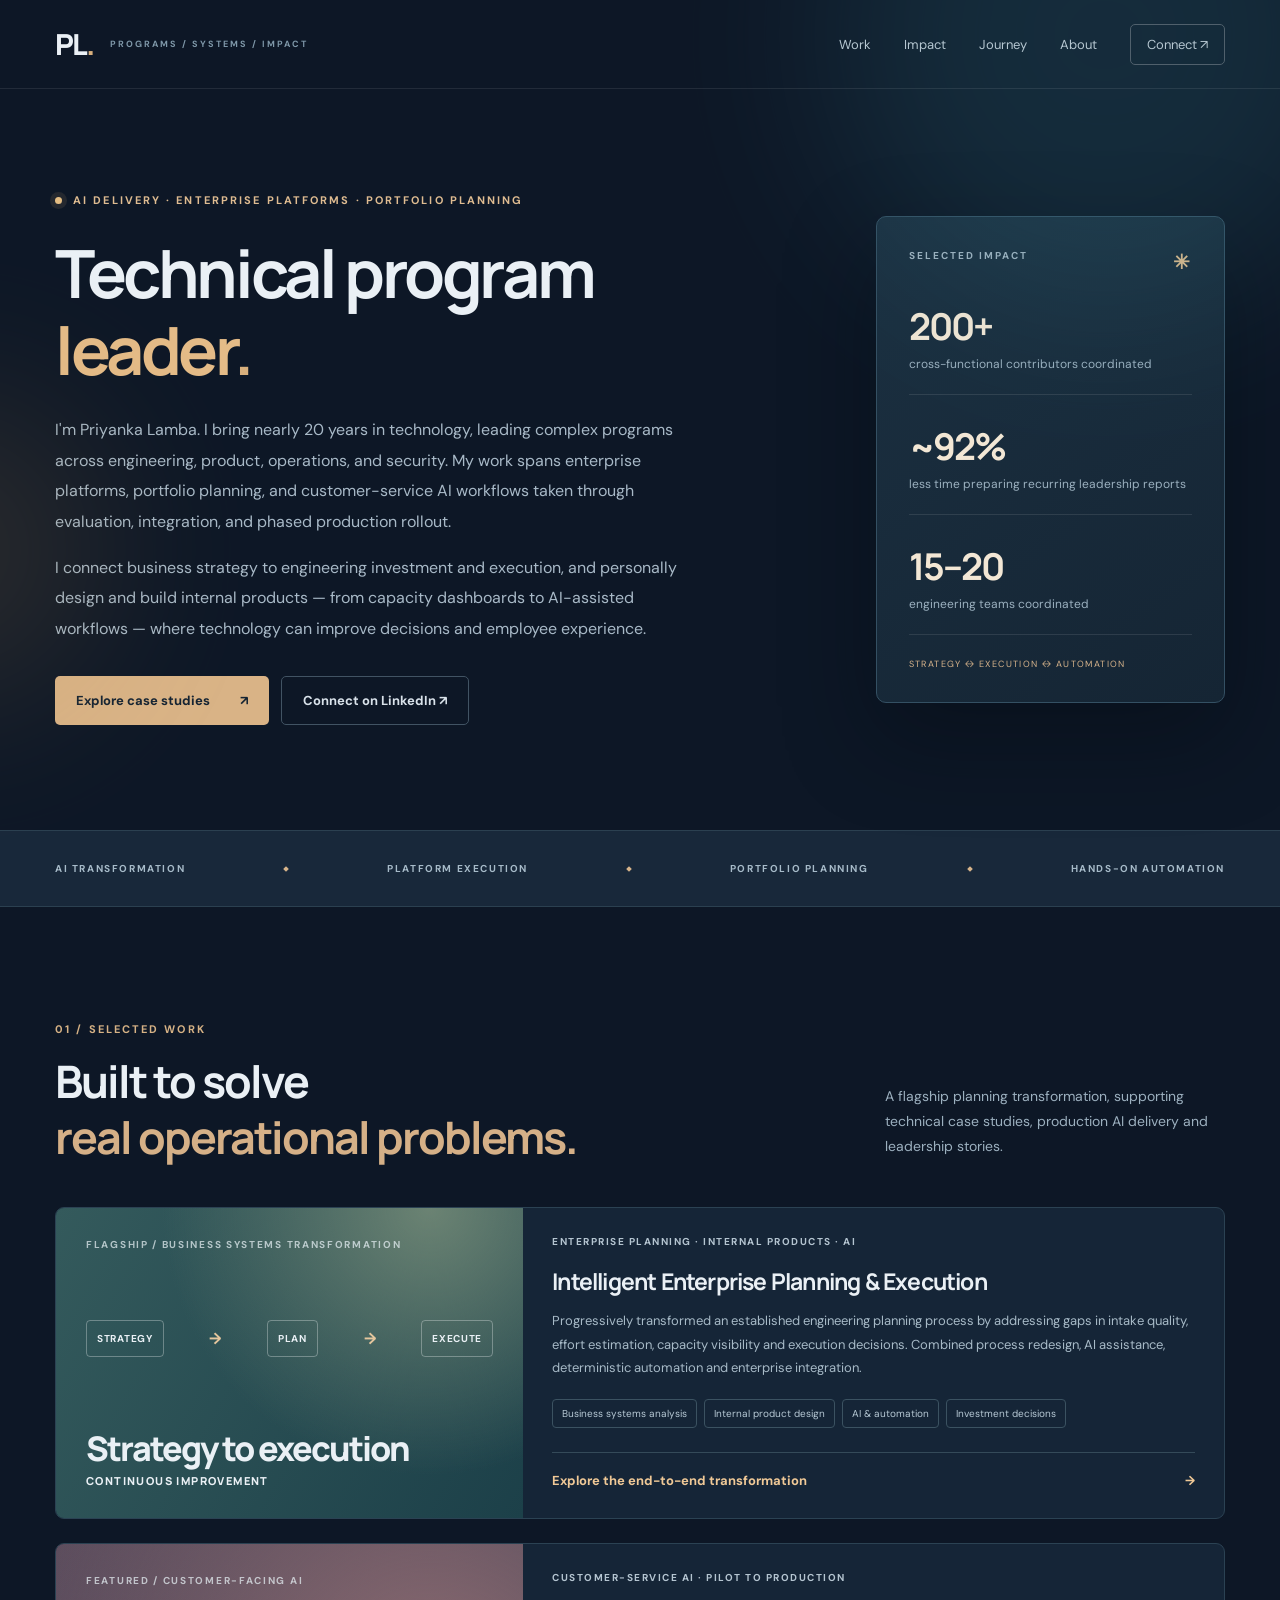
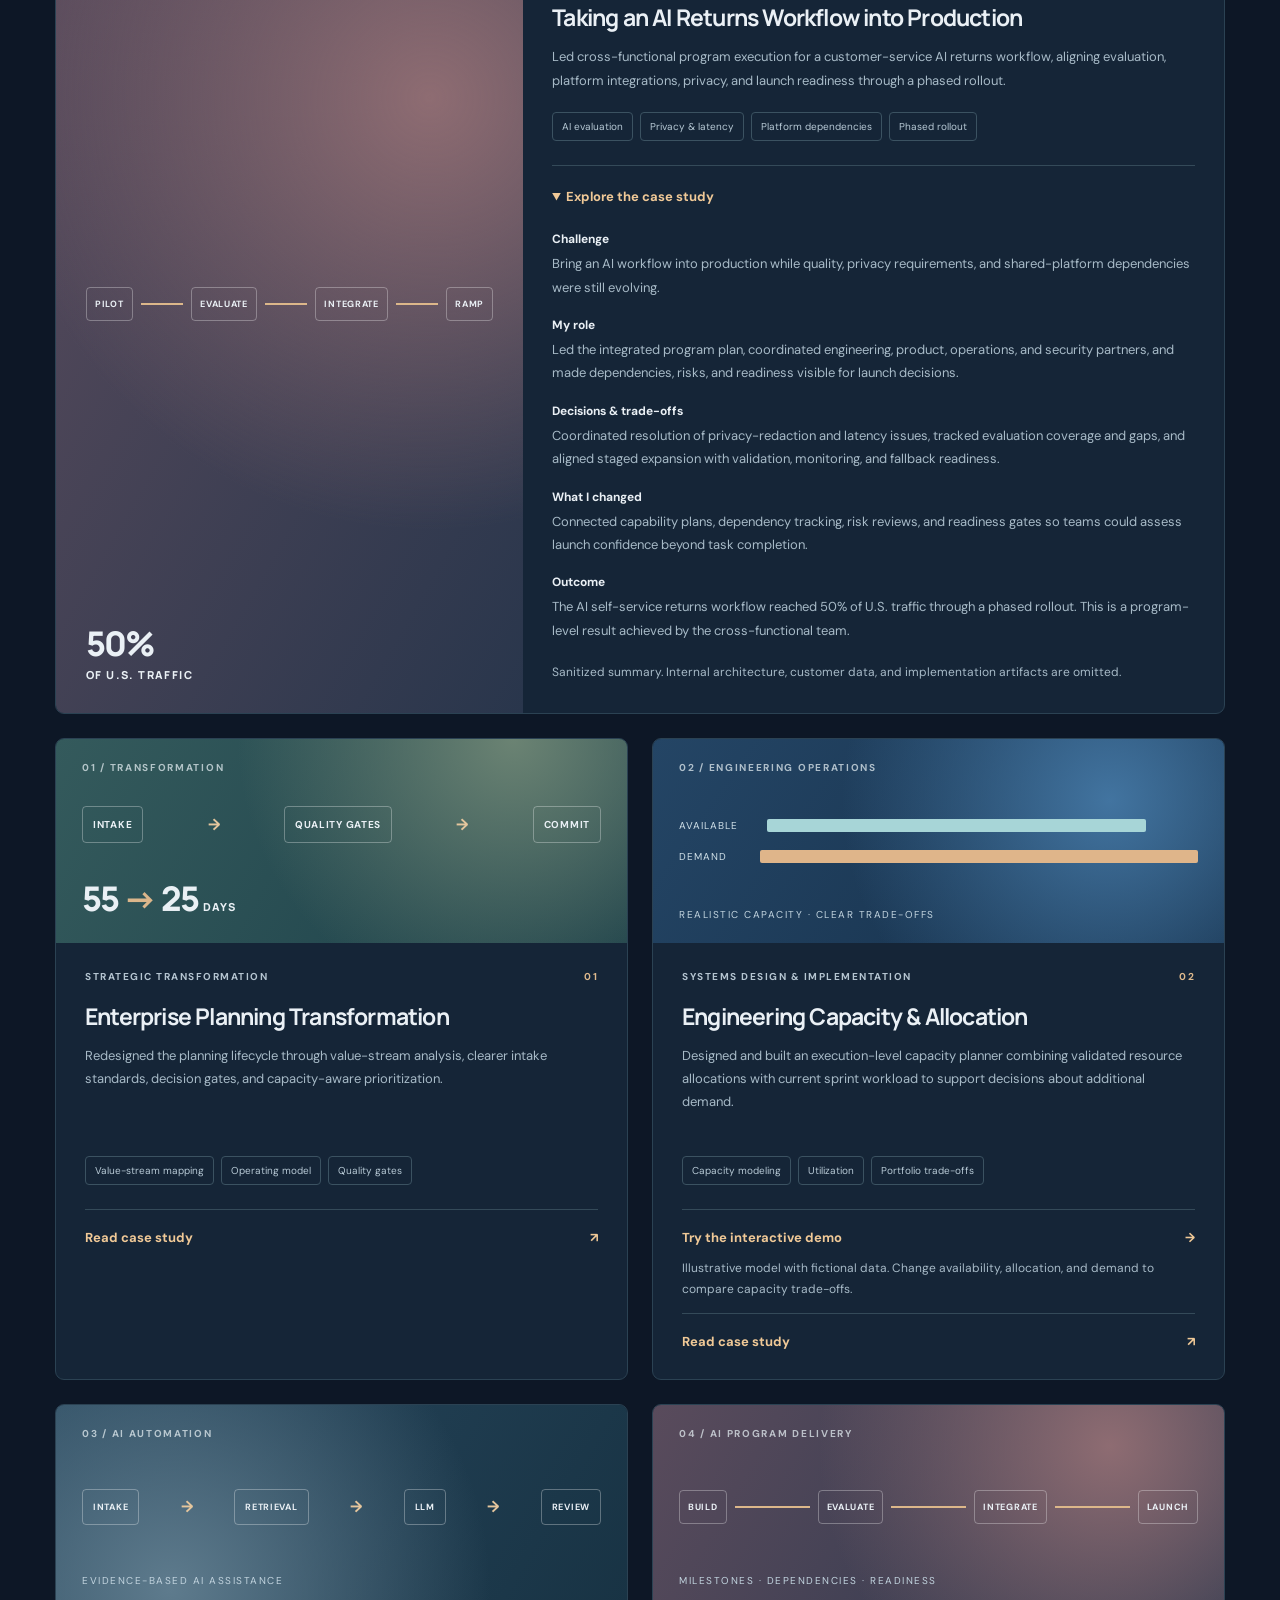
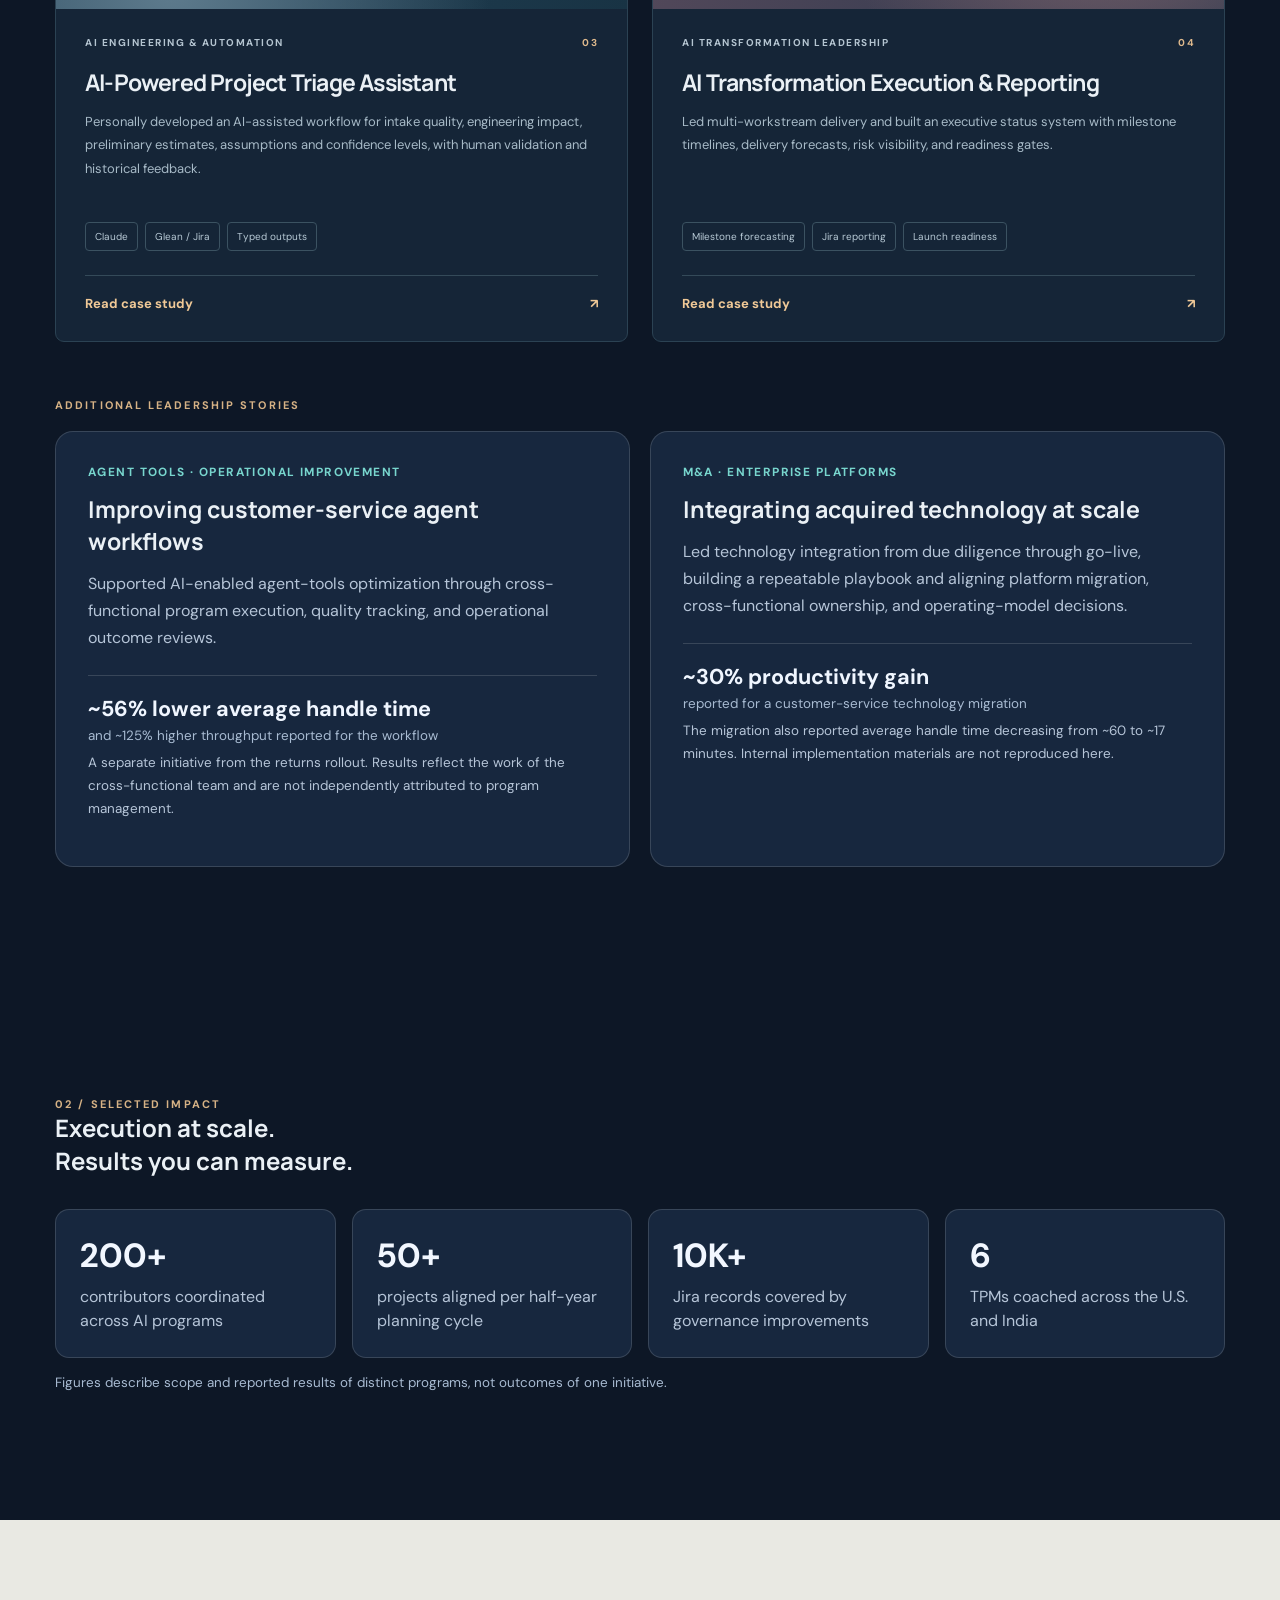
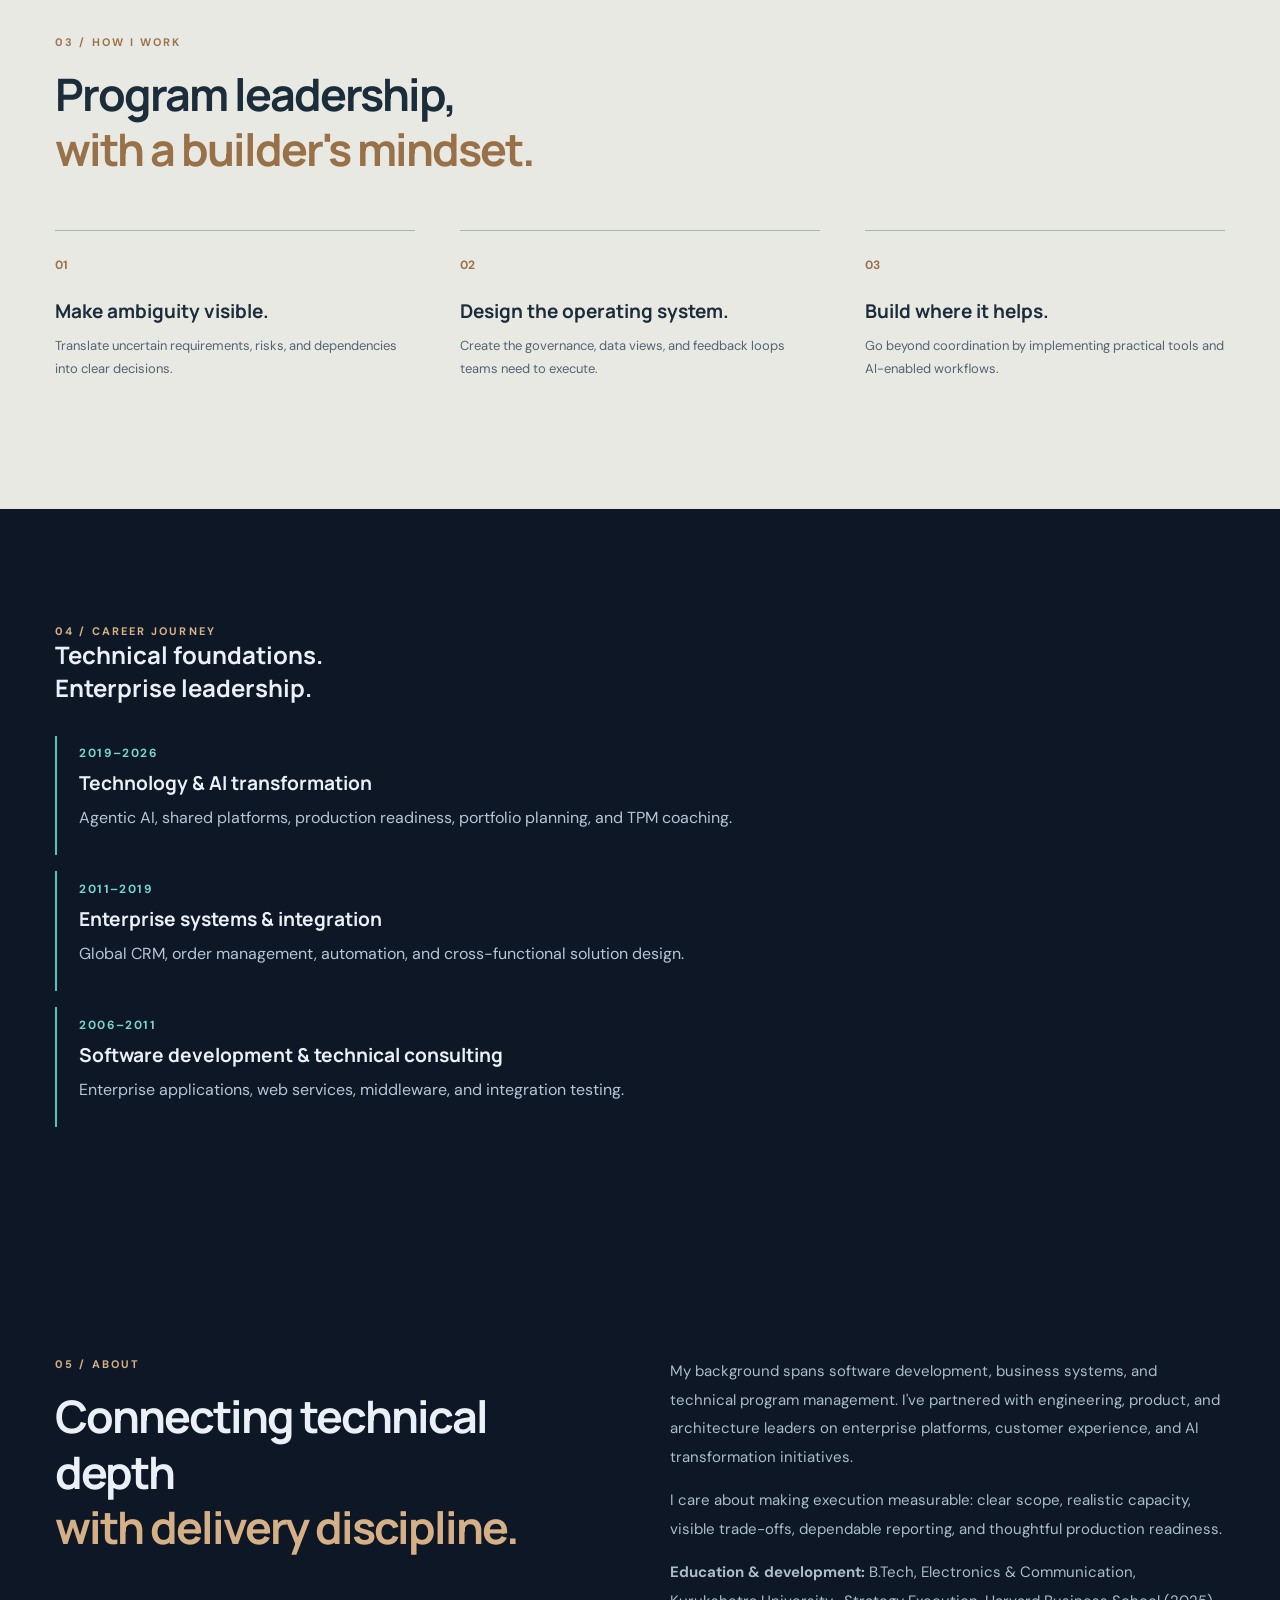
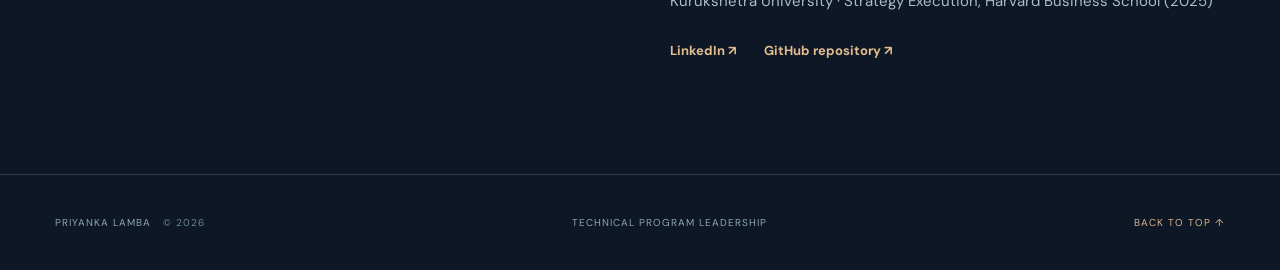
==== commit d7e230ea: "Feature end-to-end planning transformation in portfolio" ====
--- a/index.html
+++ b/index.html
@@ -24,7 +24,7 @@
     <div class="eyebrow"><span class="live-dot"></span> AI DELIVERY · ENTERPRISE PLATFORMS · PORTFOLIO PLANNING</div>
     <h1>Technical program<br><em>leader</em><span class="period">.</span></h1>
     <p class="hero-copy">I'm Priyanka Lamba. I bring nearly 20 years in technology, leading complex programs across engineering, product, operations, and security. My work spans enterprise platforms, portfolio planning, and customer-service AI workflows taken through evaluation, integration, and phased production rollout.</p>
-    <p class="hero-copy">I also design and build tools myself — from engineering capacity dashboards to AI-assisted workflows — to help teams make better decisions and execute with confidence.</p>
+    <p class="hero-copy">I connect business strategy to engineering investment and execution, and personally design and build internal products — from capacity dashboards to AI-assisted workflows — where technology can improve decisions and employee experience.</p>
     <div class="hero-actions"><a class="button primary" href="#work">Explore case studies <span>↗</span></a><a class="button secondary" href="https://www.linkedin.com/in/priyankalamba/" target="_blank" rel="noopener noreferrer">Connect on LinkedIn ↗</a></div>
   </div>
   <aside class="hero-aside">
@@ -37,10 +37,15 @@
 </section>
 <section class="marquee"><div class="shell marquee-inner"><span>AI TRANSFORMATION</span><i></i><span>PLATFORM EXECUTION</span><i></i><span>PORTFOLIO PLANNING</span><i></i><span>HANDS-ON AUTOMATION</span></div></section>
 <section class="section shell" id="work">
-  <div class="section-heading"><div><div class="eyebrow muted">01 / SELECTED WORK</div><h2>Built to solve<br><span>real operational problems.</span></h2></div><p>Five case studies and two leadership stories spanning production AI delivery, hands-on tools, enterprise integration, planning, and automation.</p></div>
+  <div class="section-heading"><div><div class="eyebrow muted">01 / SELECTED WORK</div><h2>Built to solve<br><span>real operational problems.</span></h2></div><p>A flagship planning transformation, supporting technical case studies, production AI delivery and leadership stories.</p></div>
   <div class="projects">
+    <article class="project-card production-feature" id="planning-ecosystem">
+      <div class="card-art art-planning"><div class="art-label">FLAGSHIP / BUSINESS SYSTEMS TRANSFORMATION</div><div class="stepper"><span>STRATEGY</span><b>→</b><span>PLAN</span><b>→</b><span>EXECUTE</span></div><div class="art-number">Strategy to execution<small>CONTINUOUS IMPROVEMENT</small></div></div>
+      <div class="card-content"><div class="category">ENTERPRISE PLANNING · INTERNAL PRODUCTS · AI</div><h3>Intelligent Enterprise Planning &amp; Execution</h3><p>Progressively transformed an established engineering planning process by addressing gaps in intake quality, effort estimation, capacity visibility and execution decisions. Combined process redesign, AI assistance, deterministic automation and enterprise integration.</p><div class="chips"><span>Business systems analysis</span><span>Internal product design</span><span>AI &amp; automation</span><span>Investment decisions</span></div><a class="case-link" href="planning-ecosystem.html">Explore the end-to-end transformation <span>→</span></a></div>
+    </article>
+
     <article class="project-card featured production-feature">
-      <div class="card-art art-ai"><div class="art-label">FEATURED / AI PROGRAM DELIVERY</div><div class="timeline-art"><span>PILOT</span><i></i><span>EVALUATE</span><i></i><span>INTEGRATE</span><i></i><span>RAMP</span></div><div class="art-number">50% <small>OF U.S. TRAFFIC</small></div></div>
+      <div class="card-art art-ai"><div class="art-label">FEATURED / CUSTOMER-FACING AI</div><div class="timeline-art"><span>PILOT</span><i></i><span>EVALUATE</span><i></i><span>INTEGRATE</span><i></i><span>RAMP</span></div><div class="art-number">50% <small>OF U.S. TRAFFIC</small></div></div>
       <div class="card-content"><div class="card-top"><span class="category">CUSTOMER-SERVICE AI · PILOT TO PRODUCTION</span></div><h3>Taking an AI Returns Workflow into Production</h3><p>Led cross-functional program execution for a customer-service AI returns workflow, aligning evaluation, platform integrations, privacy, and launch readiness through a phased rollout.</p><div class="chips"><span>AI evaluation</span><span>Privacy &amp; latency</span><span>Platform dependencies</span><span>Phased rollout</span></div>
         <details class="case-details" open><summary>Explore the case study</summary>
           <dl class="case-facts">
@@ -60,11 +65,11 @@
     </article>
     <article class="project-card">
       <div class="card-art art-capacity"><div class="art-label">02 / ENGINEERING OPERATIONS</div><div class="capacity-bars"><div><span>AVAILABLE</span><b style="width:73%"></b></div><div><span>DEMAND</span><b style="width:94%"></b></div></div><div class="art-caption">REALISTIC CAPACITY · CLEAR TRADE-OFFS</div></div>
-      <div class="card-content"><div class="card-top"><span class="category">SYSTEMS DESIGN & IMPLEMENTATION</span><span class="index">02</span></div><h3>Engineering Capacity & Allocation</h3><p>Designed and built a resource model combining working days, regional holidays, time off, allocation, and a 15% efficiency adjustment.</p><div class="chips"><span>Capacity modeling</span><span>Utilization</span><span>Portfolio trade-offs</span></div><a class="case-link" href="capacity-demo.html">Try the interactive demo <span>→</span></a><p style="min-height:0;margin:12px 0;font-size:12px">Illustrative model with fictional data. Change availability, allocation, and demand to compare capacity trade-offs.</p><a class="case-link" href="engineering-capacity.pdf" target="_blank" rel="noopener">Read case study <span>↗</span></a></div>
+      <div class="card-content"><div class="card-top"><span class="category">SYSTEMS DESIGN & IMPLEMENTATION</span><span class="index">02</span></div><h3>Engineering Capacity & Allocation</h3><p>Designed and built an execution-level capacity planner combining validated resource allocations with current sprint workload to support decisions about additional demand.</p><div class="chips"><span>Capacity modeling</span><span>Utilization</span><span>Portfolio trade-offs</span></div><a class="case-link" href="capacity-demo.html">Try the interactive demo <span>→</span></a><p style="min-height:0;margin:12px 0;font-size:12px">Illustrative model with fictional data. Change availability, allocation, and demand to compare capacity trade-offs.</p><a class="case-link" href="engineering-capacity.pdf" target="_blank" rel="noopener">Read case study <span>↗</span></a></div>
     </article>
     <article class="project-card">
       <div class="card-art art-triage"><div class="art-label">03 / AI AUTOMATION</div><div class="triage-flow"><span>INTAKE</span><b>→</b><span>RETRIEVAL</span><b>→</b><span>LLM</span><b>→</b><span>REVIEW</span></div><div class="art-caption">EVIDENCE-BASED AI ASSISTANCE</div></div>
-      <div class="card-content"><div class="card-top"><span class="category">AI ENGINEERING & AUTOMATION</span><span class="index">03</span></div><h3>AI-Powered Project Triage Assistant</h3><p>Developed an AI-assisted triage workflow that combines intake records, historical engineering context, deterministic filtering, and structured impact assessments.</p><div class="chips"><span>Claude</span><span>Glean / Jira</span><span>Typed outputs</span></div><a class="case-link" href="ai-triage.pdf" target="_blank" rel="noopener">Read case study <span>↗</span></a></div>
+      <div class="card-content"><div class="card-top"><span class="category">AI ENGINEERING & AUTOMATION</span><span class="index">03</span></div><h3>AI-Powered Project Triage Assistant</h3><p>Personally developed an AI-assisted workflow for intake quality, engineering impact, preliminary estimates, assumptions and confidence levels, with human validation and historical feedback.</p><div class="chips"><span>Claude</span><span>Glean / Jira</span><span>Typed outputs</span></div><a class="case-link" href="ai-triage.pdf" target="_blank" rel="noopener">Read case study <span>↗</span></a></div>
     </article>
     <article class="project-card">
       <div class="card-art art-ai"><div class="art-label">04 / AI PROGRAM DELIVERY</div><div class="timeline-art"><span>BUILD</span><i></i><span>EVALUATE</span><i></i><span>INTEGRATE</span><i></i><span>LAUNCH</span></div><div class="art-caption">MILESTONES · DEPENDENCIES · READINESS</div></div>
